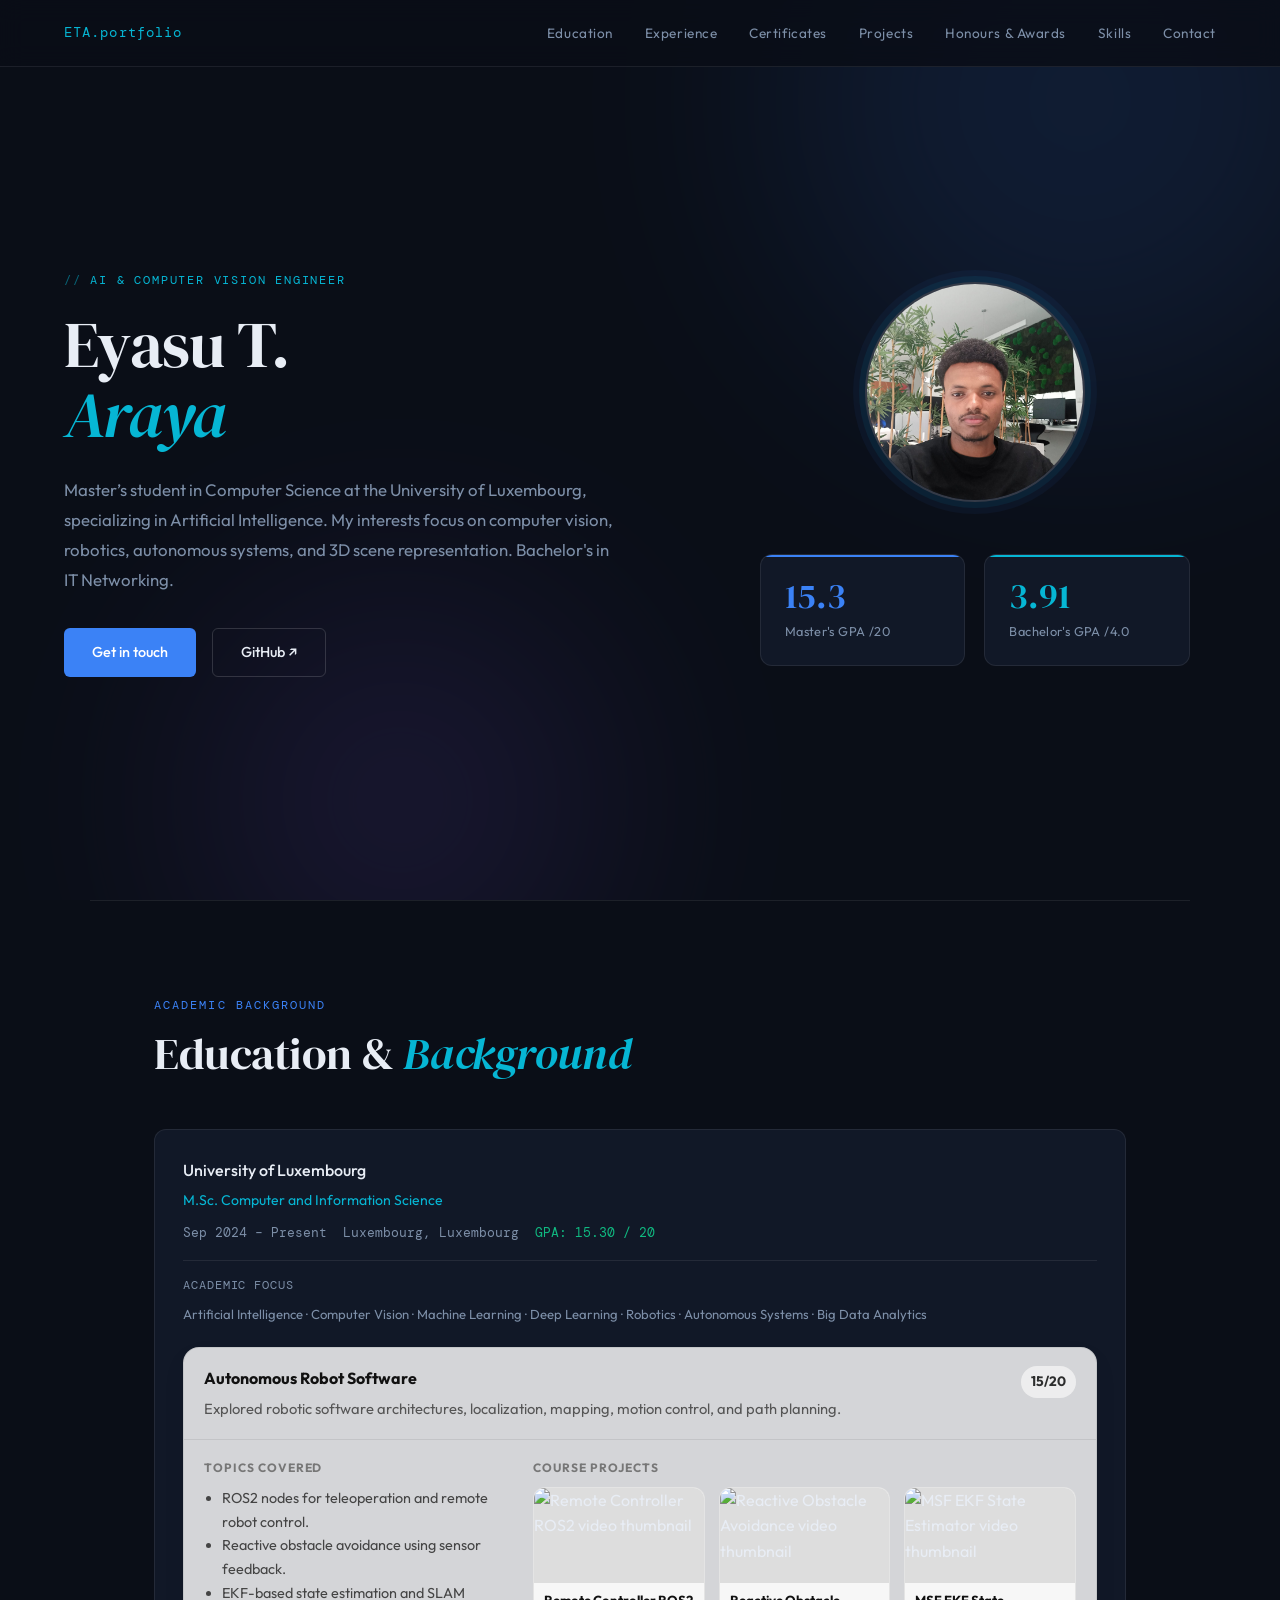
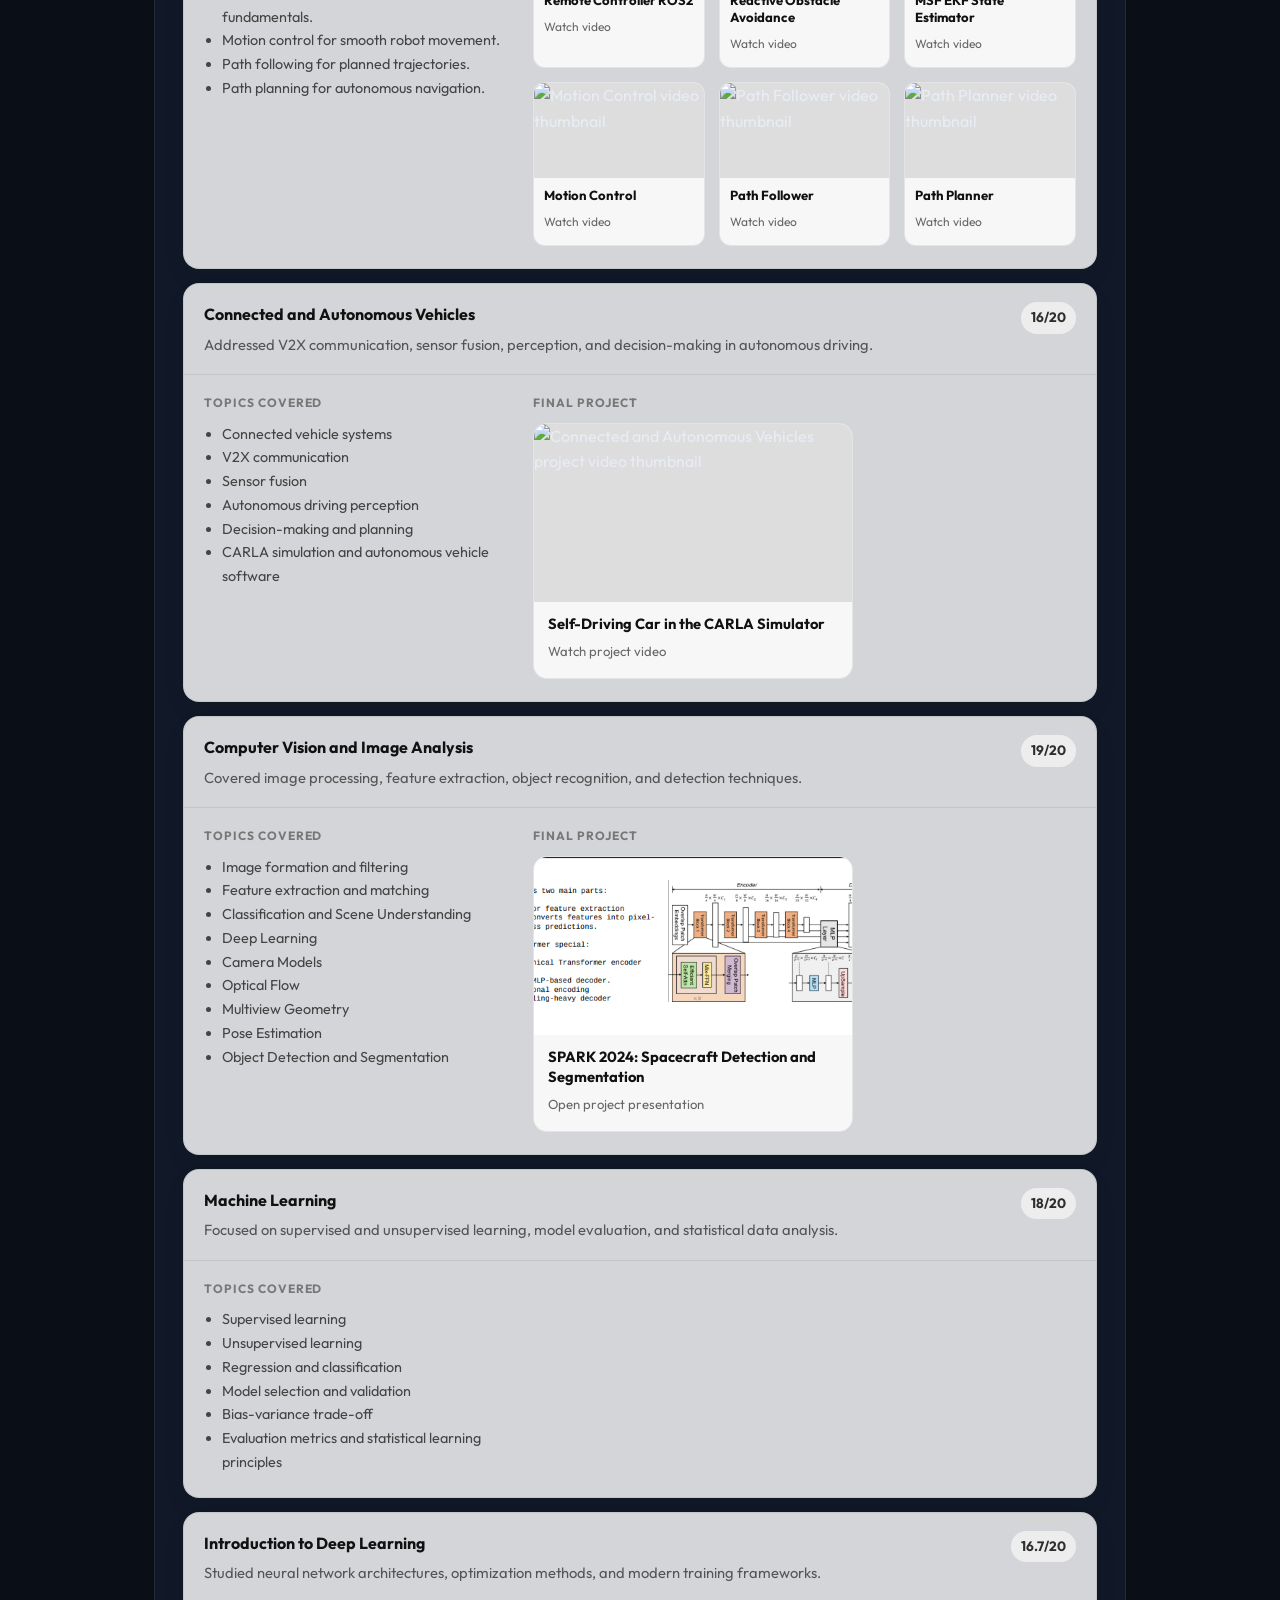
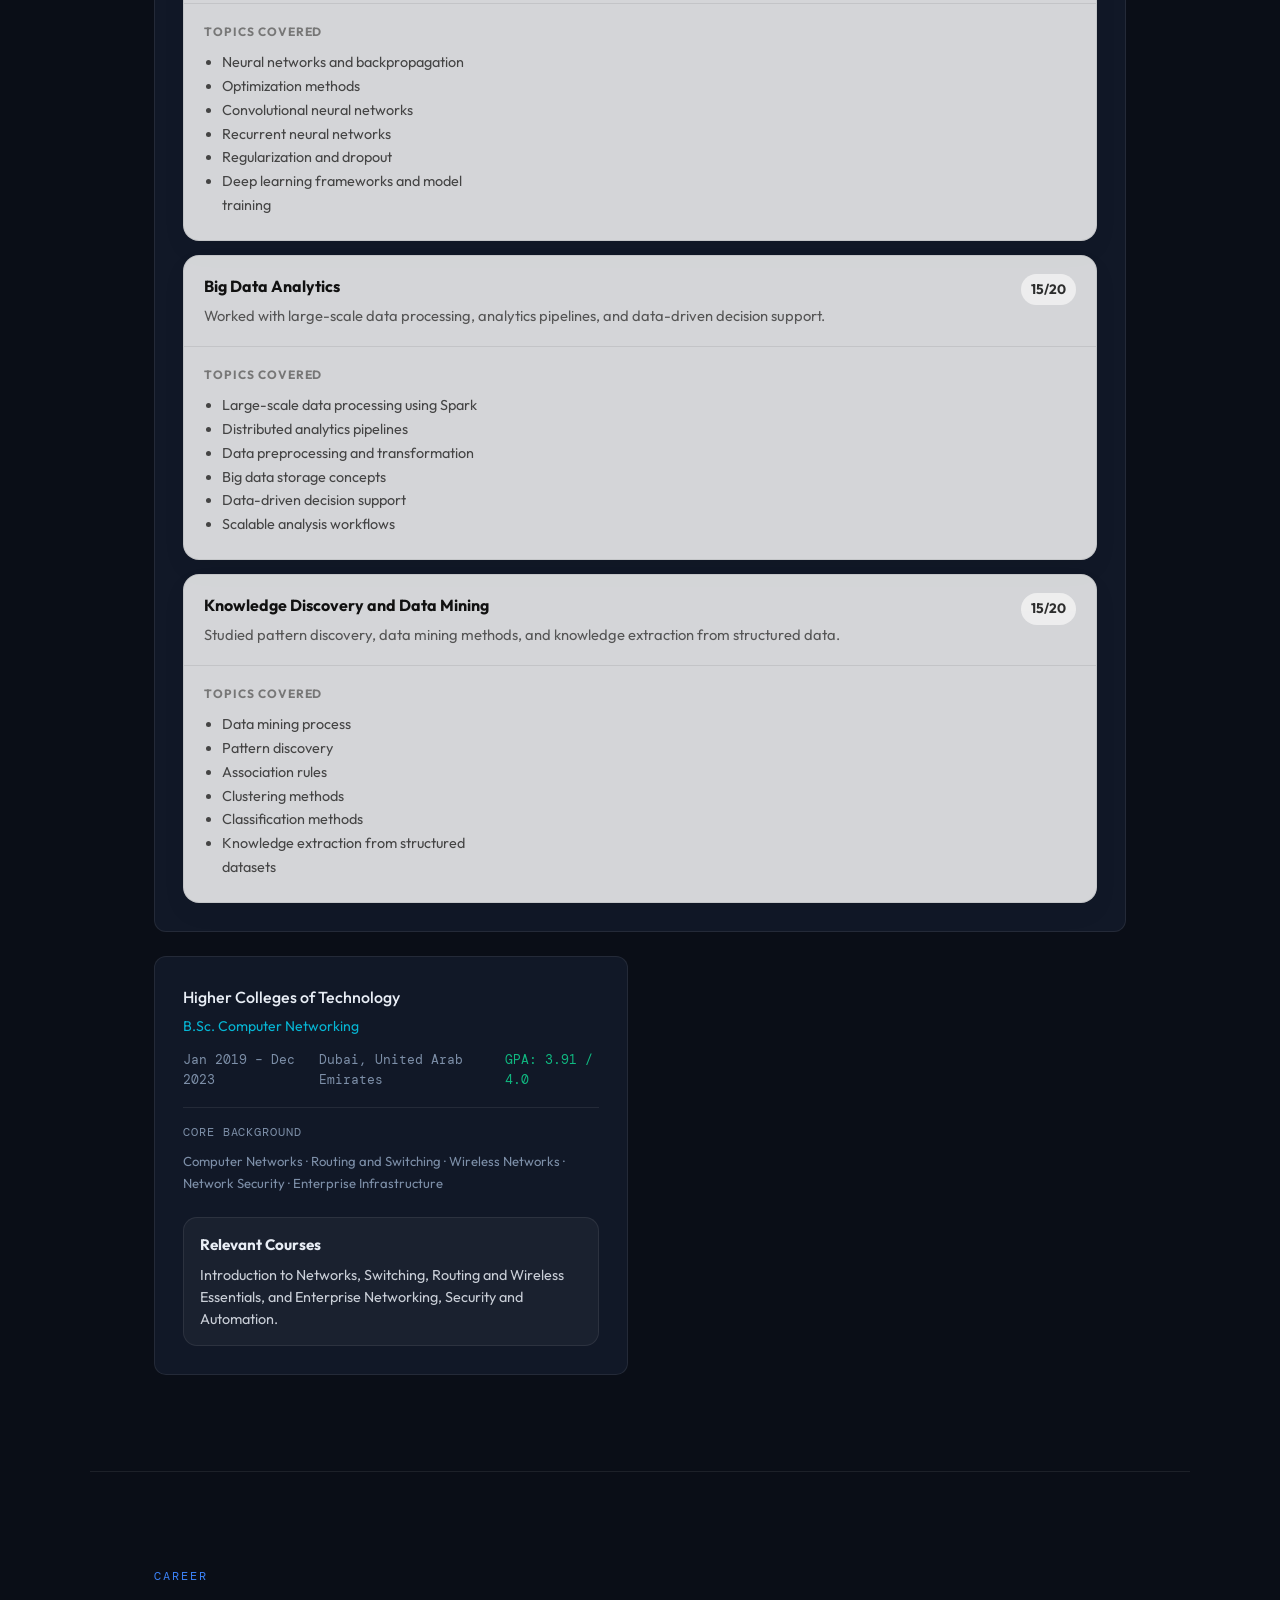
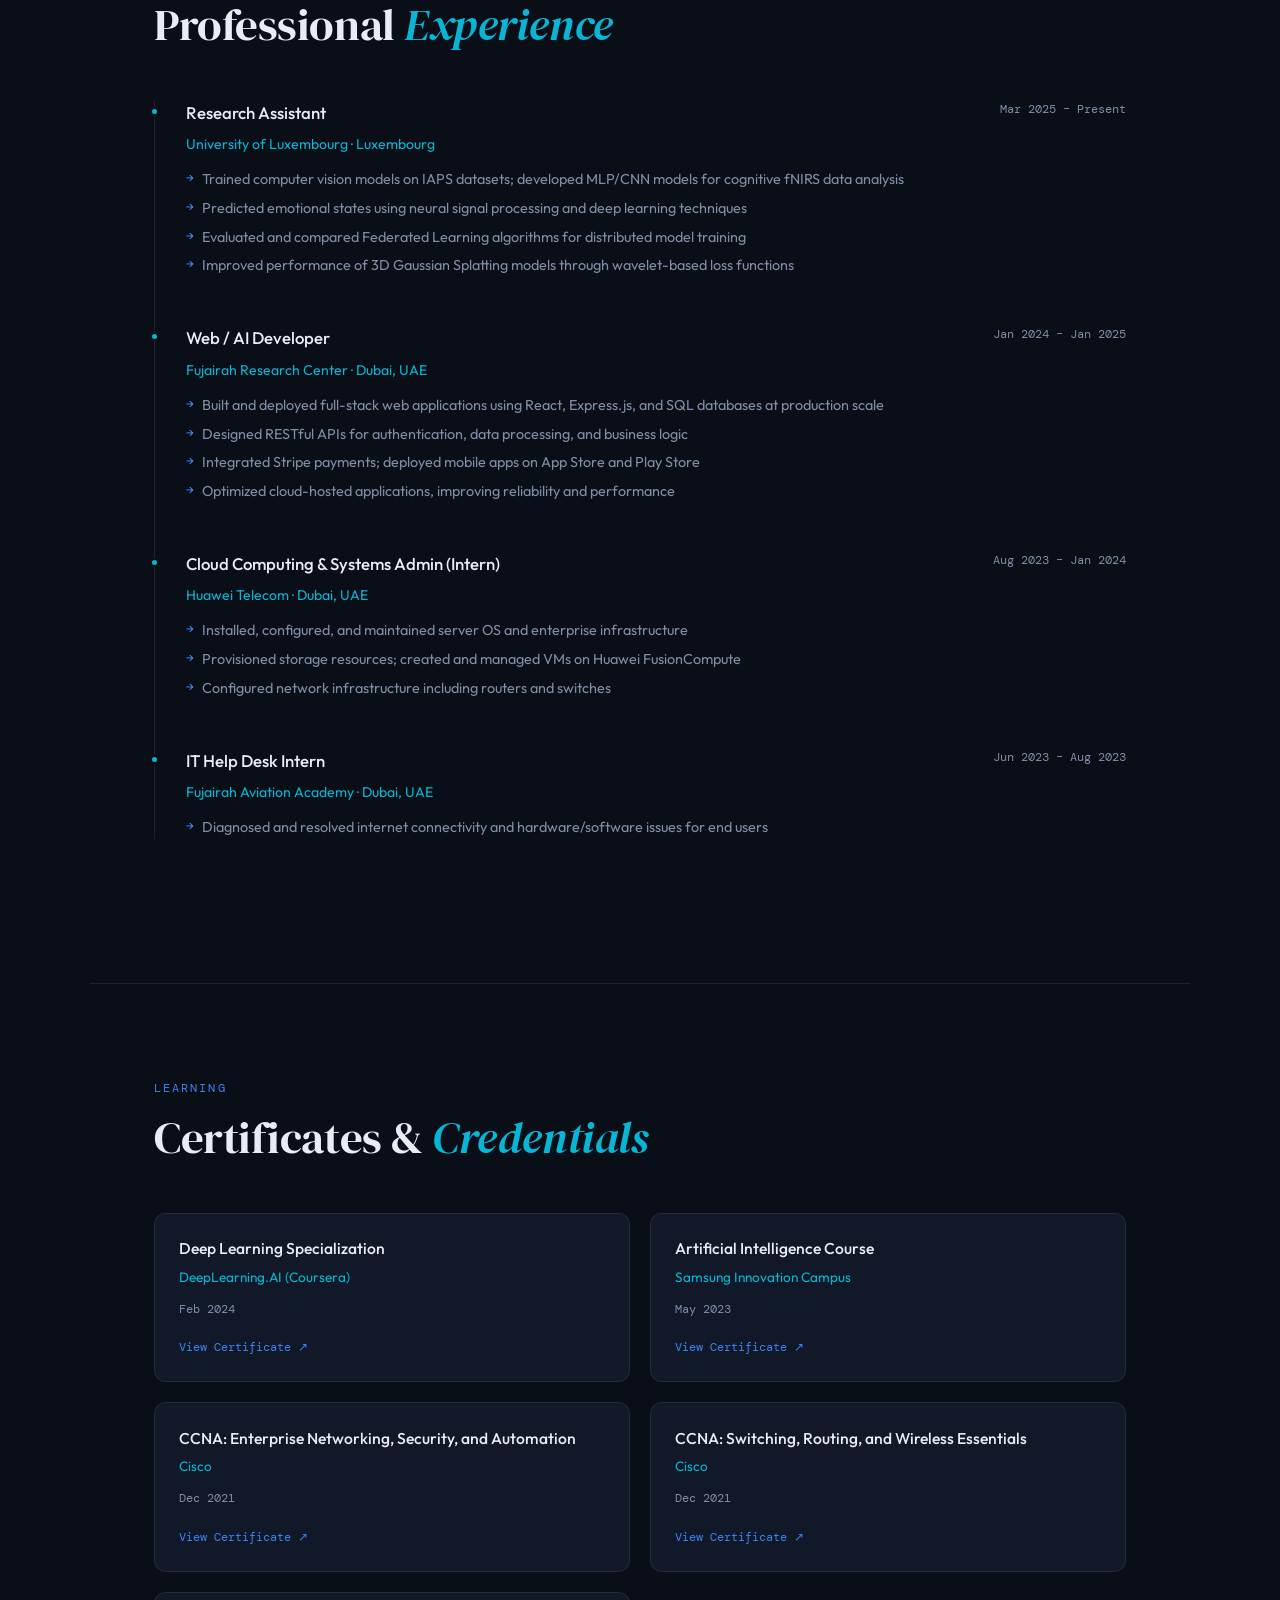
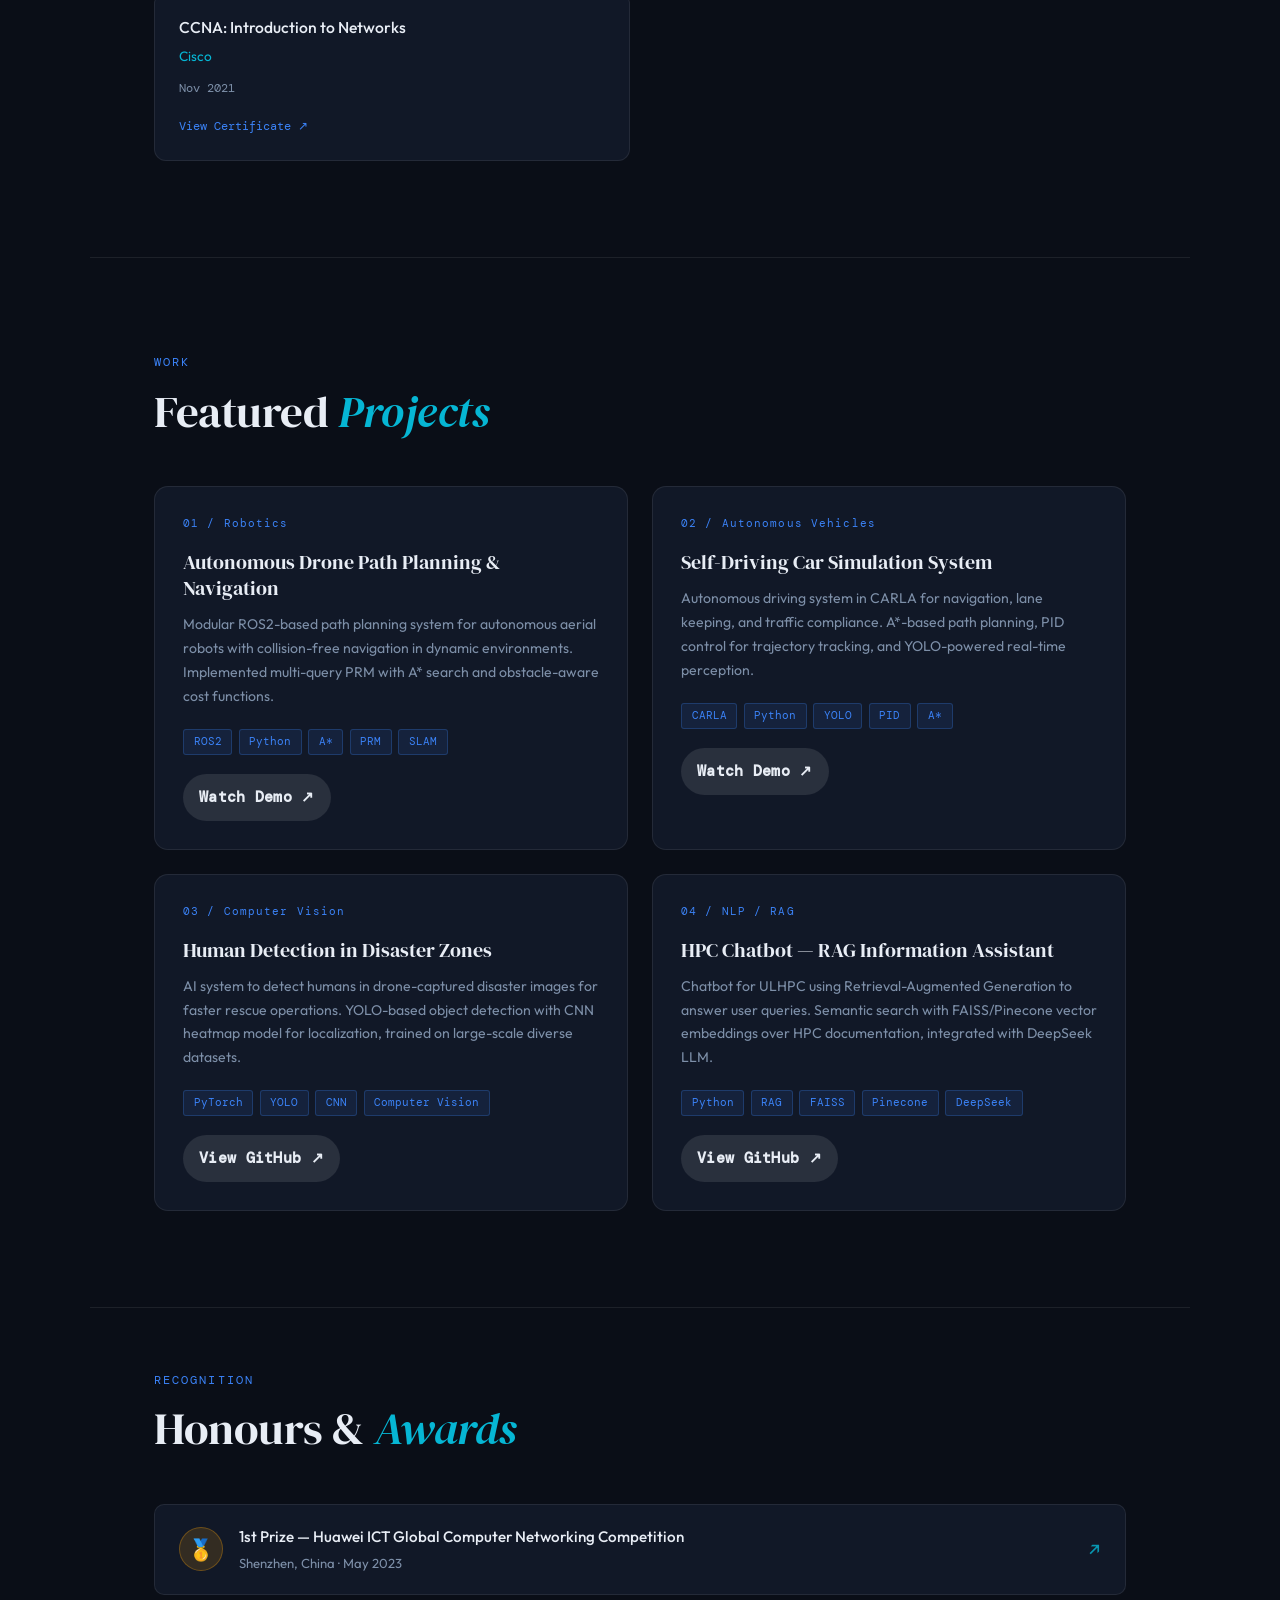
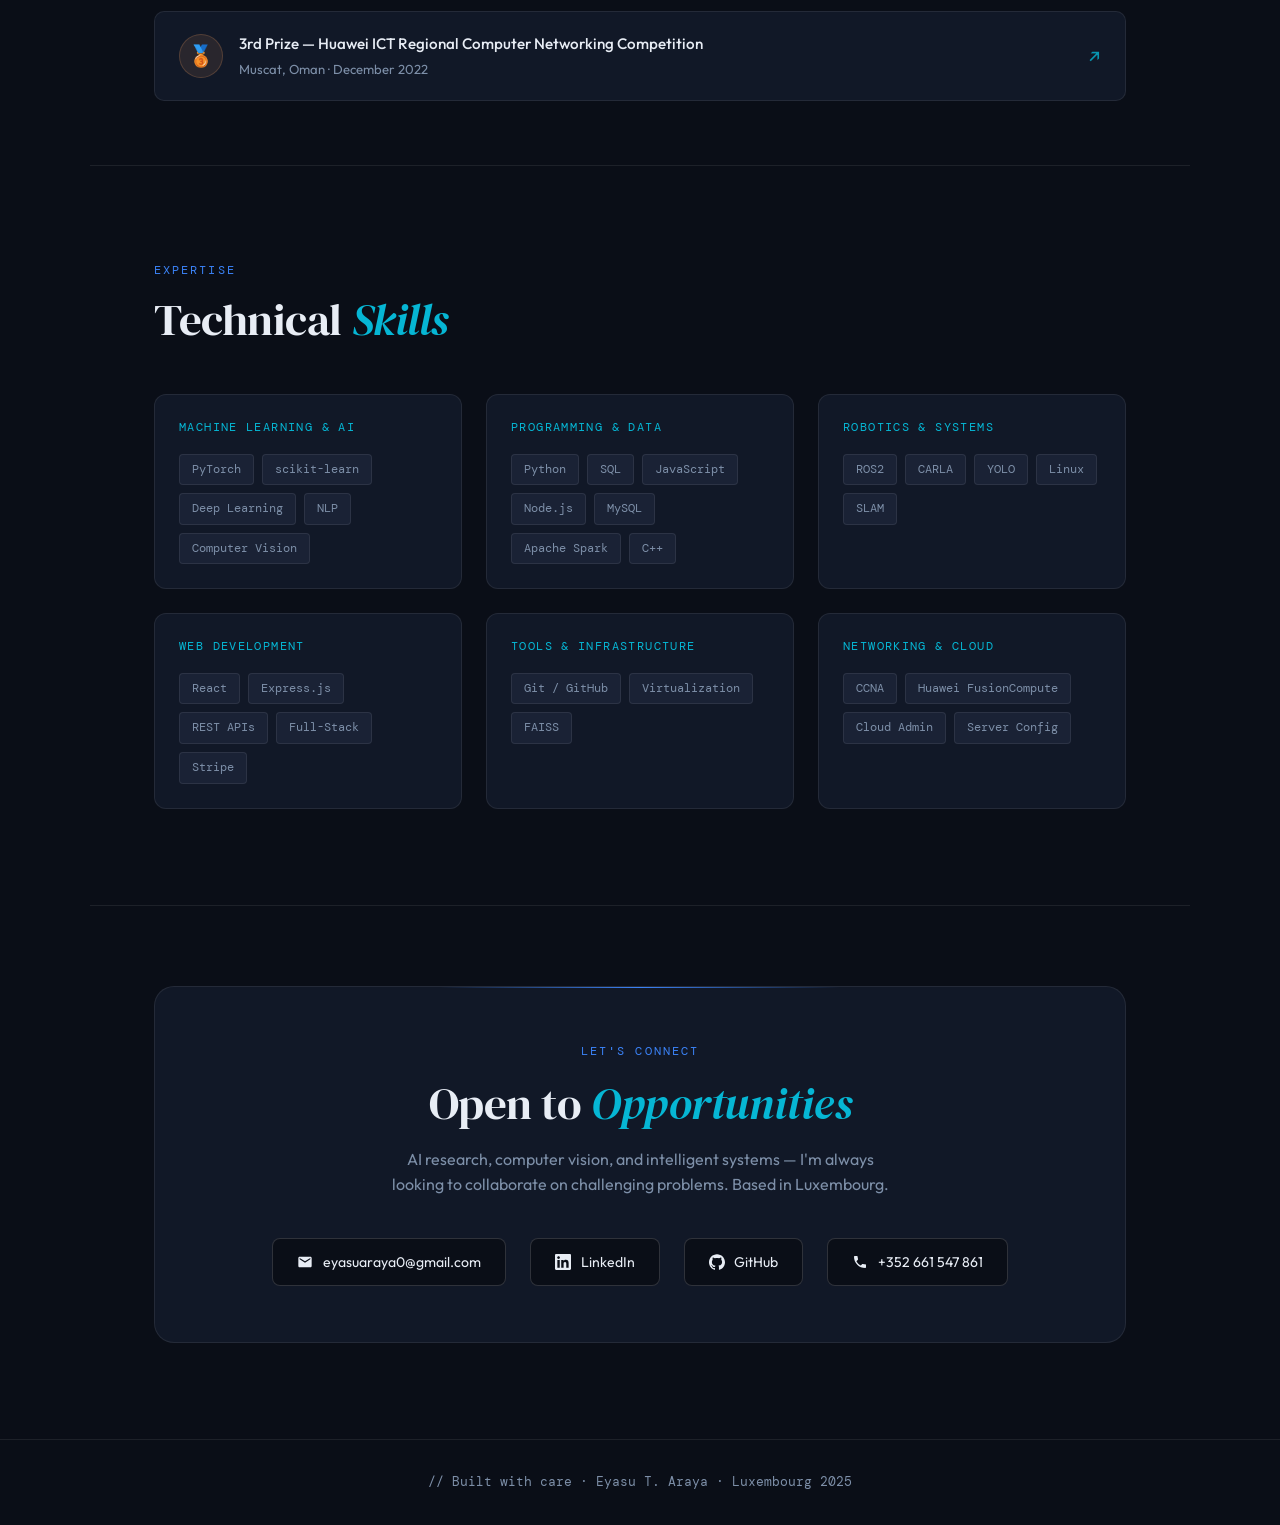
==== index.html @ 98b6fe3e "changes" ====
<!DOCTYPE html>

<html lang="en">
<head>
<meta charset="utf-8"/>
<meta content="width=device-width, initial-scale=1.0" name="viewport"/>
<title>Eyasu T. Araya — AI &amp; Computer Vision Engineer</title>
<link href="https://fonts.googleapis.com" rel="preconnect"/>
<link href="https://fonts.googleapis.com/css2?family=DM+Serif+Display:ital@0;1&amp;family=DM+Mono:wght@400;500&amp;family=Outfit:wght@300;400;500;600&amp;display=swap" rel="stylesheet"/>
<link href="style.css" rel="stylesheet"/>
</head>
<body>
<nav>
<a class="nav-logo" href="#">ETA.portfolio</a>
<ul class="nav-links"><li><a href="#education">Education</a></li><li><a href="#experience">Experience</a></li><li><a href="#certificates">Certificates</a></li><li><a href="#projects">Projects</a></li><li><a href="#awards">Honours &amp; Awards</a></li><li><a href="#skills">Skills</a></li><li><a href="#contact">Contact</a></li></ul>
</nav>
<div class="hero">
<div class="bg-glow glow1"></div>
<div class="bg-glow glow2"></div>
<div class="hero-grid">
<div>
<div class="hero-label">AI &amp; Computer Vision Engineer</div>
<h1>Eyasu T.<br/><em>Araya</em></h1>
<p class="hero-desc">
        Master’s student in Computer Science at the University of Luxembourg, specializing in Artificial Intelligence. My interests focus on computer vision, robotics, autonomous systems, and 3D scene representation. Bachelor's in IT Networking.
        
      </p>
<div class="hero-cta">
<a class="btn btn-primary" href="mailto:eyasuaraya0@gmail.com">Get in touch</a>
<a class="btn btn-ghost" href="https://github.com/EyasuTes" target="_blank">GitHub ↗</a>
</div>
</div>
<div class="hero-photo-wrap">
<div class="photo-frame">
<img alt="Eyasu Araya" class="profile-img" src="resume.jpeg"/>
</div>
</div>
<div class="hero-stats">
<div class="stat-card blue">
<div class="stat-num">15.3</div>
<div class="stat-label">Master's GPA /20</div>
</div>
<div class="stat-card cyan">
<div class="stat-num">3.91</div>
<div class="stat-label">Bachelor's GPA /4.0</div>
</div>
</div>
</div>
</div>
<div class="divider"></div>
<section class="fade-in" id="education">
<span class="section-tag">Academic Background</span>
<h2>Education &amp; <em>Background</em></h2>
<div class="edu-grid">
<!-- Master's Degree -->
<div class="edu-card edu-card-large">
<div class="edu-school">University of Luxembourg</div>
<div class="edu-degree">M.Sc. Computer and Information Science</div>
<div class="edu-meta">
<span>Sep 2024 – Present</span>
<span>Luxembourg, Luxembourg</span>
<span class="edu-gpa">GPA: 15.30 / 20</span>
</div>
<div class="edu-courses">
<div class="edu-courses-label">Academic Focus</div>
<div class="edu-courses-list">
          Artificial Intelligence · Computer Vision · Machine Learning · Deep Learning · Robotics · Autonomous Systems · Big Data Analytics
        </div>
</div>
<div class="edu-course-details">
<details class="edu-course-dropdown course-open" open="">
<summary>
<div>
<strong>Autonomous Robot Software</strong>
<p>Explored robotic software architectures, localization, mapping, motion control, and path planning.</p>
</div>
<span class="course-score">15/20</span>
</summary>
<div class="course-dropdown-content">
<div class="course-topics">
<div class="course-section-title">Topics Covered</div>
<ul>
<li>ROS2 nodes for teleoperation and remote robot control.</li>
<li>Reactive obstacle avoidance using sensor feedback.</li>
<li>EKF-based state estimation and SLAM fundamentals.</li>
<li>Motion control for smooth robot movement.</li>
<li>Path following for planned trajectories.</li>
<li>Path planning for autonomous navigation.</li>
</ul>
</div>
<div class="course-projects">
<div class="course-section-title">Course Projects</div>
<div class="course-projects-grid">
<a class="project-thumbnail project-thumbnail-small" href="https://www.youtube.com/watch?v=RzCq_UbDsGE" target="_blank">
<img alt="Remote Controller ROS2 video thumbnail" src="https://img.youtube.com/vi/RzCq_UbDsGE/hqdefault.jpg"/>
<div class="project-info">
<strong>Remote Controller ROS2</strong>
<span>Watch video</span>
</div>
</a>
<a class="project-thumbnail project-thumbnail-small" href="https://www.youtube.com/watch?v=O0PrKb6fB0o" target="_blank">
<img alt="Reactive Obstacle Avoidance video thumbnail" src="https://img.youtube.com/vi/O0PrKb6fB0o/hqdefault.jpg"/>
<div class="project-info">
<strong>Reactive Obstacle Avoidance</strong>
<span>Watch video</span>
</div>
</a>
<a class="project-thumbnail project-thumbnail-small" href="https://www.youtube.com/watch?v=ixP1jOY-vno" target="_blank">
<img alt="MSF EKF State Estimator video thumbnail" src="https://img.youtube.com/vi/ixP1jOY-vno/hqdefault.jpg"/>
<div class="project-info">
<strong>MSF EKF State Estimator</strong>
<span>Watch video</span>
</div>
</a>
<a class="project-thumbnail project-thumbnail-small" href="https://www.youtube.com/watch?v=yvQJLu-gaWA" target="_blank">
<img alt="Motion Control video thumbnail" src="https://img.youtube.com/vi/yvQJLu-gaWA/hqdefault.jpg"/>
<div class="project-info">
<strong>Motion Control</strong>
<span>Watch video</span>
</div>
</a>
<a class="project-thumbnail project-thumbnail-small" href="https://www.youtube.com/watch?v=Zks2uQprhis" target="_blank">
<img alt="Path Follower video thumbnail" src="https://img.youtube.com/vi/Zks2uQprhis/hqdefault.jpg"/>
<div class="project-info">
<strong>Path Follower</strong>
<span>Watch video</span>
</div>
</a>
<a class="project-thumbnail project-thumbnail-small" href="https://www.youtube.com/watch?v=1BOlekyDviU" target="_blank">
<img alt="Path Planner video thumbnail" src="https://img.youtube.com/vi/1BOlekyDviU/hqdefault.jpg"/>
<div class="project-info">
<strong>Path Planner</strong>
<span>Watch video</span>
</div>
</a>
</div>
</div>
</div>
</details>
<!-- Connected and Autonomous Vehicles -->
<details class="edu-course-dropdown course-open" open="">
<summary>
<div>
<strong>Connected and Autonomous Vehicles</strong>
<p>Addressed V2X communication, sensor fusion, perception, and decision-making in autonomous driving.</p>
</div>
<span class="course-score">16/20</span>
</summary>
<div class="course-dropdown-content">
<div class="course-topics">
<div class="course-section-title">Topics Covered</div>
<ul>
<li>Connected vehicle systems</li>
<li>V2X communication</li>
<li>Sensor fusion</li>
<li>Autonomous driving perception</li>
<li>Decision-making and planning</li>
<li>CARLA simulation and autonomous vehicle software</li>
</ul>
</div>
<div class="course-project">
<div class="course-section-title">Final Project</div>
<a class="project-thumbnail" href="https://www.youtube.com/watch?v=4uEzrLnhkl4" target="_blank">
<img alt="Connected and Autonomous Vehicles project video thumbnail" src="https://img.youtube.com/vi/4uEzrLnhkl4/hqdefault.jpg"/>
<div class="project-info">
<strong>Self-Driving Car in the CARLA Simulator</strong>
<span>Watch project video</span>
</div>
</a>
</div>
</div>
</details>
<!-- Computer Vision and Image Analysis -->
<details class="edu-course-dropdown course-open" open="">
<summary>
<div>
<strong>Computer Vision and Image Analysis</strong>
<p>Covered image processing, feature extraction, object recognition, and detection techniques.</p>
</div>
<span class="course-score">19/20</span>
</summary>
<div class="course-dropdown-content">
<div class="course-topics">
<div class="course-section-title">Topics Covered</div>
<ul>
<li>Image formation and filtering</li>
<li>Feature extraction and matching</li>
<li>Classification and Scene Understanding</li>
<li>Deep Learning</li>
<li>Camera Models</li>
<li>Optical Flow</li>
<li>Multiview Geometry</li>
<li>Pose Estimation</li>
<li>Object Detection and Segmentation</li>
</ul>
</div>


<div class="course-project">
<div class="course-section-title">Final Project</div>
<!-- <a class="project-thumbnail" href="https://www.youtube.com/watch?v=YOUR_VIDEO_ID" target="_blank">
          <img src="https://img.youtube.com/vi/YOUR_VIDEO_ID/hqdefault.jpg" alt="Computer Vision final project video thumbnail">
          <div class="project-info">
            <strong>SPARK 2024: Spacecraft Detection and Segmentation</strong>
            <span>Watch project video</span>
          </div>
        </a> -->
<!-- Alternative for PPT/PDF: -->
<a class="project-thumbnail" href="assets/CV_project.pdf" target="_blank">
<img alt="Computer Vision final project thumbnail" src="assets/CV_project.png"/>
<div class="project-info">
<strong>SPARK 2024: Spacecraft Detection and Segmentation</strong>
<span>Open project presentation</span>
</div>
</a>
</div>
</div>
</details>
<!-- Machine Learning -->
<details class="edu-course-dropdown course-open" open="">
<summary>
<div>
<strong>Machine Learning</strong>
<p>Focused on supervised and unsupervised learning, model evaluation, and statistical data analysis.</p>
</div>
<span class="course-score">18/20</span>
</summary>
<div class="course-dropdown-content">
<div class="course-topics">
<div class="course-section-title">Topics Covered</div>
<ul>
<li>Supervised learning</li>
<li>Unsupervised learning</li>
<li>Regression and classification</li>
<li>Model selection and validation</li>
<li>Bias-variance trade-off</li>
<li>Evaluation metrics and statistical learning principles</li>
</ul>
</div>
<!-- <div class="course-project">
        <div class="course-section-title">Final Project</div>

        <a class="project-thumbnail" href="assets/ml-final-project.pdf" target="_blank">
          <img src="assets/ml-project-thumbnail.jpg" alt="Machine Learning final project thumbnail">
          <div class="project-info">
            <strong>Machine Learning Final Project</strong>
            <span>Open project presentation</span>
          </div>
        </a>
      </div> -->
</div>
</details>
<!-- Introduction to Deep Learning -->
<details class="edu-course-dropdown course-open" open="">
<summary>
<div>
<strong>Introduction to Deep Learning</strong>
<p>Studied neural network architectures, optimization methods, and modern training frameworks.</p>
</div>
<span class="course-score">16.7/20</span>
</summary>
<div class="course-dropdown-content">
<div class="course-topics">
<div class="course-section-title">Topics Covered</div>
<ul>
<li>Neural networks and backpropagation</li>
<li>Optimization methods</li>
<li>Convolutional neural networks</li>
<li>Recurrent neural networks</li>
<li>Regularization and dropout</li>
<li>Deep learning frameworks and model training</li>
</ul>
</div>
<!-- <div class="course-project">
        <div class="course-section-title">Final Project</div>

        <a class="project-thumbnail" href="assets/deep-learning-final-project.pdf" target="_blank">
          <img src="assets/deep-learning-project-thumbnail.jpg" alt="Deep Learning final project thumbnail">
          <div class="project-info">
            <strong>Deep Learning Final Project</strong>
            <span>Open project presentation</span>
          </div>
        </a>
      </div> -->
</div>
</details>
<!-- Autonomous Robot Software -->
<!-- Big Data Analytics -->
<details class="edu-course-dropdown course-open" open="">
<summary>
<div>
<strong>Big Data Analytics</strong>
<p>Worked with large-scale data processing, analytics pipelines, and data-driven decision support.</p>
</div>
<span class="course-score">15/20</span>
</summary>
<div class="course-dropdown-content">
<div class="course-topics">
<div class="course-section-title">Topics Covered</div>
<ul>
<li>Large-scale data processing using Spark</li>
<li>Distributed analytics pipelines</li>
<li>Data preprocessing and transformation</li>
<li>Big data storage concepts</li>
<li>Data-driven decision support</li>
<li>Scalable analysis workflows</li>
</ul>
</div>
<!-- <div class="course-project">
        <div class="course-section-title">Final Project</div>

        <a class="project-thumbnail" href="assets/big-data-final-project.pdf" target="_blank">
          <img src="assets/big-data-project-thumbnail.jpg" alt="Big Data Analytics final project thumbnail">
          <div class="project-info">
            <strong>Big Data Analytics Final Project</strong>
            <span>Open project presentation</span>
          </div>
        </a>
      </div> -->
</div>
</details>
<!-- Knowledge Discovery and Data Mining -->
<details class="edu-course-dropdown course-open" open="">
<summary>
<div>
<strong>Knowledge Discovery and Data Mining</strong>
<p>Studied pattern discovery, data mining methods, and knowledge extraction from structured data.</p>
</div>
<span class="course-score">15/20</span>
</summary>
<div class="course-dropdown-content">
<div class="course-topics">
<div class="course-section-title">Topics Covered</div>
<ul>
<li>Data mining process</li>
<li>Pattern discovery</li>
<li>Association rules</li>
<li>Clustering methods</li>
<li>Classification methods</li>
<li>Knowledge extraction from structured datasets</li>
</ul>
</div>
<!-- 
      <div class="course-project">
        <div class="course-section-title">Final Project</div>

        <a class="project-thumbnail" href="assets/kdd-final-project.pdf" target="_blank">
          <img src="assets/kdd-project-thumbnail.jpg" alt="Knowledge Discovery and Data Mining final project thumbnail">
          <div class="project-info">
            <strong>Knowledge Discovery and Data Mining Final Project</strong>
            <span>Open project presentation</span>
          </div>
        </a>
      </div> -->
</div>
</details>
</div>
</div>
<!-- Bachelor's Degree -->
<div class="edu-card">
<div class="edu-school">Higher Colleges of Technology</div>
<div class="edu-degree">B.Sc. Computer Networking</div>
<div class="edu-meta">
<span>Jan 2019 – Dec 2023</span>
<span>Dubai, United Arab Emirates</span>
<span class="edu-gpa">GPA: 3.91 / 4.0</span>
</div>
<div class="edu-courses">
<div class="edu-courses-label">Core Background</div>
<div class="edu-courses-list">
          Computer Networks · Routing and Switching · Wireless Networks · Network Security · Enterprise Infrastructure
        </div>
</div>
<div class="edu-course-details">
<div class="edu-course-item">
<strong>Relevant Courses</strong>
<p>
            Introduction to Networks, Switching, Routing and Wireless Essentials, and Enterprise Networking, Security and Automation.
          </p>
</div>
</div>
</div>
</div>
</section>
<div class="divider"></div>
<section class="fade-in" id="experience">
<span class="section-tag">Career</span>
<h2>Professional <em>Experience</em></h2>
<div class="timeline">
<div class="exp-item">
<div class="exp-header">
<div class="exp-role">Research Assistant</div>
<div class="exp-date">Mar 2025 – Present</div>
</div>
<div class="exp-company">University of Luxembourg · Luxembourg</div>
<ul class="exp-bullets">
<li>Trained computer vision models on IAPS datasets; developed MLP/CNN models for cognitive fNIRS data analysis</li>
<li>Predicted emotional states using neural signal processing and deep learning techniques</li>
<li>Evaluated and compared Federated Learning algorithms for distributed model training</li>
<li>Improved performance of 3D Gaussian Splatting models through wavelet-based loss functions</li>
</ul>
</div>
<div class="exp-item">
<div class="exp-header">
<div class="exp-role">Web / AI Developer</div>
<div class="exp-date">Jan 2024 – Jan 2025</div>
</div>
<div class="exp-company">Fujairah Research Center · Dubai, UAE</div>
<ul class="exp-bullets">
<li>Built and deployed full-stack web applications using React, Express.js, and SQL databases at production scale</li>
<li>Designed RESTful APIs for authentication, data processing, and business logic</li>
<li>Integrated Stripe payments; deployed mobile apps on App Store and Play Store</li>
<li>Optimized cloud-hosted applications, improving reliability and performance</li>
</ul>
</div>
<div class="exp-item">
<div class="exp-header">
<div class="exp-role">Cloud Computing &amp; Systems Admin (Intern)</div>
<div class="exp-date">Aug 2023 – Jan 2024</div>
</div>
<div class="exp-company">Huawei Telecom · Dubai, UAE</div>
<ul class="exp-bullets">
<li>Installed, configured, and maintained server OS and enterprise infrastructure</li>
<li>Provisioned storage resources; created and managed VMs on Huawei FusionCompute</li>
<li>Configured network infrastructure including routers and switches</li>
</ul>
</div>
<div class="exp-item">
<div class="exp-header">
<div class="exp-role">IT Help Desk Intern</div>
<div class="exp-date">Jun 2023 – Aug 2023</div>
</div>
<div class="exp-company">Fujairah Aviation Academy · Dubai, UAE</div>
<ul class="exp-bullets">
<li>Diagnosed and resolved internet connectivity and hardware/software issues for end users</li>
</ul>
</div>
</div>
</section>
<div class="divider"></div>
<section class="fade-in" id="certificates">
<span class="section-tag">Learning</span>
<h2>Certificates &amp; <em>Credentials</em></h2>
<div class="cert-grid">
<div class="cert-card">
<div class="cert-title">Deep Learning Specialization</div>
<div class="cert-org">DeepLearning.AI (Coursera)</div>
<div class="cert-date">Feb 2024</div>
<a class="cert-link" href="https://coursera.org/share/da7b2eb20412da8670a10d74bb10ae6b" rel="noopener noreferrer" target="_blank">View Certificate ↗</a>
</div>
<div class="cert-card">
<div class="cert-title">Artificial Intelligence Course</div>
<div class="cert-org">Samsung Innovation Campus</div>
<div class="cert-date">May 2023</div>
<a class="cert-link" href="https://drive.google.com/file/d/1-7CBUEOGCH6cXzewUCV4rIQhQGXRideM/view" rel="noopener noreferrer" target="_blank">View Certificate ↗</a>
</div>
<div class="cert-card">
<div class="cert-title">CCNA: Enterprise Networking, Security, and Automation</div>
<div class="cert-org">Cisco</div>
<div class="cert-date">Dec 2021</div>
<a class="cert-link" href="https://www.credly.com/badges/f7140112-4acd-4e45-a7fb-ce30b115a096?source=linked_in_profile" rel="noopener noreferrer" target="_blank">View Certificate ↗</a>
</div>
<div class="cert-card">
<div class="cert-title">CCNA: Switching, Routing, and Wireless Essentials</div>
<div class="cert-org">Cisco</div>
<div class="cert-date">Dec 2021</div>
<a class="cert-link" href="https://www.credly.com/badges/2599f248-7e81-48fe-88eb-2ff6a48e5f6c?source=linked_in_profile" rel="noopener noreferrer" target="_blank">View Certificate ↗</a>
</div>
<div class="cert-card">
<div class="cert-title">CCNA: Introduction to Networks</div>
<div class="cert-org">Cisco</div>
<div class="cert-date">Nov 2021</div>
<a class="cert-link" href="https://www.credly.com/badges/2599f248-7e81-48fe-88eb-2ff6a48e5f6c?source=linked_in_profile" rel="noopener noreferrer" target="_blank">View Certificate ↗</a>
</div>
</div>
</section>
<div class="divider"></div>
<section class="fade-in" id="projects">
<span class="section-tag">Work</span>
<h2>Featured <em>Projects</em></h2>
<div class="projects-grid">
<a class="project-card" href="https://youtu.be/1BOlekyDviU" rel="noopener noreferrer" target="_blank">
<div class="project-num">01 / Robotics</div>
<div class="project-name">Autonomous Drone Path Planning &amp; Navigation</div>
<div class="project-desc">
        Modular ROS2-based path planning system for autonomous aerial robots with collision-free navigation in dynamic environments. Implemented multi-query PRM with A* search and obstacle-aware cost functions.
      </div>
<div class="project-tech">
<span class="tech-badge">ROS2</span>
<span class="tech-badge">Python</span>
<span class="tech-badge">A*</span>
<span class="tech-badge">PRM</span>
<span class="tech-badge">SLAM</span>
</div>
<div class="project-links">
<span class="proj-link">Watch Demo ↗</span>
</div>
</a>
<a class="project-card" href="https://youtu.be/4uEzrLnhkl4" rel="noopener noreferrer" target="_blank">
<div class="project-num">02 / Autonomous Vehicles</div>
<div class="project-name">Self-Driving Car Simulation System</div>
<div class="project-desc">
        Autonomous driving system in CARLA for navigation, lane keeping, and traffic compliance. A*-based path planning, PID control for trajectory tracking, and YOLO-powered real-time perception.
      </div>
<div class="project-tech">
<span class="tech-badge">CARLA</span>
<span class="tech-badge">Python</span>
<span class="tech-badge">YOLO</span>
<span class="tech-badge">PID</span>
<span class="tech-badge">A*</span>
</div>
<div class="project-links">
<span class="proj-link">Watch Demo ↗</span>
</div>
</a>
<a class="project-card" href="https://github.com/EyasuTes/AI-for-Human-Detection-in-Disasters" rel="noopener noreferrer" target="_blank">
<div class="project-num">03 / Computer Vision</div>
<div class="project-name">Human Detection in Disaster Zones</div>
<div class="project-desc">
        AI system to detect humans in drone-captured disaster images for faster rescue operations. YOLO-based object detection with CNN heatmap model for localization, trained on large-scale diverse datasets.
      </div>
<div class="project-tech">
<span class="tech-badge">PyTorch</span>
<span class="tech-badge">YOLO</span>
<span class="tech-badge">CNN</span>
<span class="tech-badge">Computer Vision</span>
</div>
<div class="project-links">
<span class="proj-link">View GitHub ↗</span>
</div>
</a>
<a class="project-card" href="https://github.com/EyasuTes/DeepHPC" rel="noopener noreferrer" target="_blank">
<div class="project-num">04 / NLP / RAG</div>
<div class="project-name">HPC Chatbot — RAG Information Assistant</div>
<div class="project-desc">
        Chatbot for ULHPC using Retrieval-Augmented Generation to answer user queries. Semantic search with FAISS/Pinecone vector embeddings over HPC documentation, integrated with DeepSeek LLM.
      </div>
<div class="project-tech">
<span class="tech-badge">Python</span>
<span class="tech-badge">RAG</span>
<span class="tech-badge">FAISS</span>
<span class="tech-badge">Pinecone</span>
<span class="tech-badge">DeepSeek</span>
</div>
<div class="project-links">
<span class="proj-link">View GitHub ↗</span>
</div>
</a>
</div>
</section>
<div class="divider"></div>
<section class="fade-in" id="awards" style="padding-top: 4rem; padding-bottom: 4rem;">
<span class="section-tag">Recognition</span>
<h2>Honours &amp; <em>Awards</em></h2>
<div class="awards-list">
<a class="award-item" href="https://europa.eu/europass/eportfolio/screen/redirect-external?url=https%253A%252F%252Fgulfbusiness.com%252Fmuscat-hosts-the-regional-finale-of-huawei-ict-competition-middle-east-2022%252F" rel="noopener noreferrer" target="_blank">
<div class="award-medal gold">🥇</div>
<div>
<div class="award-title">1st Prize — Huawei ICT Global Computer Networking Competition</div>
<div class="award-sub">Shenzhen, China · May 2023</div>
</div>
<span class="award-arrow">↗</span>
</a>
<a class="award-item" href="https://europa.eu/europass/eportfolio/screen/redirect-external?url=https%253A%252F%252Fgulfbusiness.com%252Fmuscat-hosts-the-regional-finale-of-huawei-ict-competition-middle-east-2022%252F" rel="noopener noreferrer" target="_blank">
<div class="award-medal bronze">🥉</div>
<div>
<div class="award-title">3rd Prize — Huawei ICT Regional Computer Networking Competition</div>
<div class="award-sub">Muscat, Oman · December 2022</div>
</div>
<span class="award-arrow">↗</span>
</a>
</div>
</section>
<div class="divider"></div>
<section class="fade-in" id="skills">
<span class="section-tag">Expertise</span>
<h2>Technical <em>Skills</em></h2>
<div class="skills-grid">
<div class="skill-group">
<div class="skill-group-title">Machine Learning &amp; AI</div>
<div class="skill-tags">
<span class="tag">PyTorch</span>
<span class="tag">scikit-learn</span>
<span class="tag">Deep Learning</span>
<span class="tag">NLP</span>
<span class="tag">Computer Vision</span>
</div>
</div>
<div class="skill-group">
<div class="skill-group-title">Programming &amp; Data</div>
<div class="skill-tags">
<span class="tag">Python</span>
<span class="tag">SQL</span>
<span class="tag">JavaScript</span>
<span class="tag">Node.js</span>
<span class="tag">MySQL</span>
<span class="tag">Apache Spark</span>
<span class="tag">C++</span>
</div>
</div>
<div class="skill-group">
<div class="skill-group-title">Robotics &amp; Systems</div>
<div class="skill-tags">
<span class="tag">ROS2</span>
<span class="tag">CARLA</span>
<span class="tag">YOLO</span>
<span class="tag">Linux</span>
<span class="tag">SLAM</span>
</div>
</div>
<div class="skill-group">
<div class="skill-group-title">Web Development</div>
<div class="skill-tags">
<span class="tag">React</span>
<span class="tag">Express.js</span>
<span class="tag">REST APIs</span>
<span class="tag">Full-Stack</span>
<span class="tag">Stripe</span>
</div>
</div>
<div class="skill-group">
<div class="skill-group-title">Tools &amp; Infrastructure</div>
<div class="skill-tags">
<span class="tag">Git / GitHub</span>
<span class="tag">Virtualization</span>
<span class="tag">FAISS</span>
</div>
</div>
<div class="skill-group">
<div class="skill-group-title">Networking &amp; Cloud</div>
<div class="skill-tags">
<span class="tag">CCNA</span>
<span class="tag">Huawei FusionCompute</span>
<span class="tag">Cloud Admin</span>
<span class="tag">Server Config</span>
</div>
</div>
</div>
</section>
<div class="divider"></div>
<section class="fade-in" id="contact" style="padding-top: 5rem; padding-bottom: 6rem;">
<div class="contact-section">
<span class="section-tag" style="display: block; margin-bottom: 1rem;">Let's Connect</span>
<h2 style="margin-bottom: 1rem;">Open to <em>Opportunities</em></h2>
<p class="contact-desc">
      AI research, computer vision, and intelligent systems — I'm always looking to collaborate on challenging problems. Based in Luxembourg.
    </p>
<div class="contact-links">
<a class="contact-link" href="mailto:eyasuaraya0@gmail.com">
<svg viewbox="0 0 24 24"><path d="M20 4H4c-1.1 0-2 .9-2 2v12c0 1.1.9 2 2 2h16c1.1 0 2-.9 2-2V6c0-1.1-.9-2-2-2zm0 4l-8 5-8-5V6l8 5 8-5v2z"></path></svg>
        eyasuaraya0@gmail.com
      </a>
<a class="contact-link" href="https://www.linkedin.com/in/eyasu-araya-b9197a192/" target="_blank">
<svg viewbox="0 0 24 24"><path d="M20.447 20.452h-3.554v-5.569c0-1.328-.027-3.037-1.852-3.037-1.853 0-2.136 1.445-2.136 2.939v5.667H9.351V9h3.414v1.561h.046c.477-.9 1.637-1.85 3.37-1.85 3.601 0 4.267 2.37 4.267 5.455v6.286zM5.337 7.433c-1.144 0-2.063-.926-2.063-2.065 0-1.138.92-2.063 2.063-2.063 1.14 0 2.064.925 2.064 2.063 0 1.139-.925 2.065-2.064 2.065zm1.782 13.019H3.555V9h3.564v11.452zM22.225 0H1.771C.792 0 0 .774 0 1.729v20.542C0 23.227.792 24 1.771 24h20.451C23.2 24 24 23.227 24 22.271V1.729C24 .774 23.2 0 22.222 0h.003z"></path></svg>
        LinkedIn
      </a>
<a class="contact-link" href="https://github.com/EyasuTes" target="_blank">
<svg viewbox="0 0 24 24"><path d="M12 .297c-6.63 0-12 5.373-12 12 0 5.303 3.438 9.8 8.205 11.385.6.113.82-.258.82-.577 0-.285-.01-1.04-.015-2.04-3.338.724-4.042-1.61-4.042-1.61C4.422 18.07 3.633 17.7 3.633 17.7c-1.087-.744.084-.729.084-.729 1.205.084 1.838 1.236 1.838 1.236 1.07 1.835 2.809 1.305 3.495.998.108-.776.417-1.305.76-1.605-2.665-.3-5.466-1.332-5.466-5.93 0-1.31.465-2.38 1.235-3.22-.135-.303-.54-1.523.105-3.176 0 0 1.005-.322 3.3 1.23.96-.267 1.98-.399 3-.405 1.02.006 2.04.138 3 .405 2.28-1.552 3.285-1.23 3.285-1.23.645 1.653.24 2.873.12 3.176.765.84 1.23 1.91 1.23 3.22 0 4.61-2.805 5.625-5.475 5.92.42.36.81 1.096.81 2.22 0 1.606-.015 2.896-.015 3.286 0 .315.21.69.825.57C20.565 22.092 24 17.592 24 12.297c0-6.627-5.373-12-12-12"></path></svg>
        GitHub
      </a>
<a class="contact-link" href="tel:+352661547861">
<svg viewbox="0 0 24 24"><path d="M6.62 10.79c1.44 2.83 3.76 5.14 6.59 6.59l2.2-2.2c.27-.27.67-.36 1.02-.24 1.12.37 2.33.57 3.57.57.55 0 1 .45 1 1V20c0 .55-.45 1-1 1-9.39 0-17-7.61-17-17 0-.55.45-1 1-1h3.5c.55 0 1 .45 1 1 0 1.25.2 2.45.57 3.57.11.35.03.74-.25 1.02l-2.2 2.2z"></path></svg>
        +352 661 547 861
      </a>
</div>
</div>
</section>
<footer>
<span>// Built with care · Eyasu T. Araya · Luxembourg 2025</span>
</footer>
<script>
  const observer = new IntersectionObserver((entries) => {
    entries.forEach(e => {
      if (e.isIntersecting) {
        e.target.classList.add('visible');
      }
    });
  }, { threshold: 0.12 });

  document.querySelectorAll('.fade-in').forEach(el => observer.observe(el));
</script>
</body>
</html>
---- style.css ----
:root {
--bg: #0a0e17;
--surface: #111827;
--surface2: #1a2235;
--border: rgba(255,255,255,0.08);
--border2: rgba(255,255,255,0.15);
--text: #e8edf5;
--muted: #7d8fa8;
--accent: #3b82f6;
--accent2: #06b6d4;
--accent3: #8b5cf6;
--green: #10b981;
--gold: #f59e0b;
}

*, *::before, *::after { box-sizing: border-box; margin: 0; padding: 0; }
html { scroll-behavior: smooth; }

body {
background: var(--bg);
color: var(--text);
font-family: 'Outfit', sans-serif;
font-weight: 400;
line-height: 1.6;
overflow-x: hidden;
}

nav {
position: fixed;
top: 0; left: 0; right: 0;
z-index: 100;
display: flex;
justify-content: space-between;
align-items: center;
padding: 1.25rem 4rem;
background: rgba(10,14,23,0.85);
backdrop-filter: blur(12px);
border-bottom: 1px solid var(--border);
}

.nav-logo {
font-family: 'DM Mono', monospace;
font-size: 0.85rem;
color: var(--accent2);
letter-spacing: 0.08em;
text-decoration: none;
}

.nav-links {
display: flex;
gap: 2rem;
list-style: none;
}

.nav-links a {
color: var(--muted);
font-size: 0.85rem;
text-decoration: none;
letter-spacing: 0.04em;
transition: color 0.2s;
}

.nav-links a:hover { color: var(--text); }

.hero {
min-height: 100vh;
display: flex;
align-items: center;
justify-content: center;
padding: 7rem 4rem 4rem;
position: relative;
overflow: hidden;
text-align: left;
}

.hero-grid {
width: 100%;
max-width: 1300px;
margin: 0 auto;

display: grid;
grid-template-columns: minmax(0, 1.1fr) minmax(320px, 0.9fr);
grid-template-areas:
"intro photo"
"intro stats";
align-items: center;
gap: 2rem 5rem;
}

.hero-grid > div:first-child {
grid-area: intro;
}

.hero-photo-wrap {
grid-area: photo;
display: flex;
justify-content: center;
align-items: center;
}

.hero-stats {
grid-area: stats;
display: grid;
grid-template-columns: 1fr 1fr;
gap: 1.2rem;
width: 100%;
max-width: 430px;
margin: 0 auto;
}

.hero-desc {
color: var(--muted);
font-size: 1.05rem;
max-width: 560px;
margin: 0 0 2rem;
line-height: 1.8;
}

.hero-cta {
display: flex;
gap: 1rem;
justify-content: flex-start;
flex-wrap: wrap;
}

.photo-frame {
width: 260px;
height: 260px;
}
@media (max-width: 900px) {
.hero {
padding: 6rem 2rem 3rem;
text-align: center;
}

.hero-grid {
grid-template-columns: 1fr;
grid-template-areas:
    "intro"
    "photo"
    "stats";
gap: 2rem;
}

.hero-desc {
margin: 0 auto 2rem;
}

.hero-cta {
justify-content: center;
}

.photo-frame {
width: 220px;
height: 220px;
}

.hero-stats {
max-width: 360px;
}
}
.hero-label {
font-family: 'DM Mono', monospace;
font-size: 0.75rem;
letter-spacing: 0.15em;
color: var(--accent2);
text-transform: uppercase;
margin-bottom: 1.2rem;
}

.hero-label::before { content: '// '; opacity: 0.5; }

h1 {
font-family: 'DM Serif Display', serif;
font-size: clamp(2.8rem, 5vw, 4.2rem);
line-height: 1.1;
font-weight: 400;
margin-bottom: 1.5rem;
letter-spacing: -0.01em;
}

h1 em { font-style: italic; color: var(--accent2); }


.btn {
padding: 0.75rem 1.75rem;
border-radius: 6px;
font-family: 'Outfit', sans-serif;
font-size: 0.9rem;
font-weight: 500;
cursor: pointer;
text-decoration: none;
display: inline-flex;
align-items: center;
gap: 0.5rem;
transition: all 0.2s;
}

.btn-primary {
background: var(--accent);
color: #fff;
border: none;
}

.btn-primary:hover {
background: #2563eb;
transform: translateY(-1px);
}

.btn-ghost {
background: transparent;
color: var(--text);
border: 1px solid var(--border2);
}

.btn-ghost:hover {
background: var(--surface);
border-color: var(--accent);
color: var(--accent);
}


.photo-frame {
width: 220px;
height: 220px;
border-radius: 50%;
border: 2px solid var(--border2);
background: var(--surface);
position: relative;
overflow: hidden;
flex-shrink: 0;
box-shadow: 0 0 0 6px rgba(6,182,212,0.08), 0 0 0 12px rgba(59,130,246,0.05);
transition: box-shadow 0.3s;
cursor: pointer;
}

.photo-frame:hover {
box-shadow: 0 0 0 6px rgba(6,182,212,0.18), 0 0 0 14px rgba(59,130,246,0.1);
}

.photo-frame img {
width: 100%;
height: 100%;
object-fit: cover;
display: block;
}

.stat-card {
background: var(--surface);
border: 1px solid var(--border);
border-radius: 12px;
padding: 1.5rem;
position: relative;
overflow: hidden;
transition: border-color 0.2s, transform 0.2s;
}

.stat-card:hover {
border-color: var(--border2);
transform: translateY(-2px);
}

.stat-card::before {
content: '';
position: absolute;
top: 0; left: 0; right: 0;
height: 2px;
}

.stat-card.blue::before { background: var(--accent); }
.stat-card.cyan::before { background: var(--accent2); }
.stat-card.purple::before { background: var(--accent3); }
.stat-card.green::before { background: var(--green); }

.stat-num {
font-family: 'DM Serif Display', serif;
font-size: 2.2rem;
font-weight: 400;
line-height: 1;
margin-bottom: 0.4rem;
}

.stat-label {
font-size: 0.8rem;
color: var(--muted);
letter-spacing: 0.03em;
}

.stat-card.blue .stat-num { color: var(--accent); }
.stat-card.cyan .stat-num { color: var(--accent2); }
.stat-card.purple .stat-num { color: var(--accent3); }
.stat-card.green .stat-num { color: var(--green); }

.bg-glow {
position: absolute;
border-radius: 50%;
filter: blur(120px);
pointer-events: none;
z-index: -1;
opacity: 0.12;
}

.glow1 {
width: 600px;
height: 600px;
background: var(--accent);
top: -200px;
right: -100px;
}

.glow2 {
width: 400px;
height: 400px;
background: var(--accent3);
bottom: -100px;
left: 200px;
}
/* Better scaling for large desktop monitors */
@media (min-width: 1400px) {
.hero-grid {
max-width: 1400px;
grid-template-columns: 1.15fr 0.85fr;
gap: 3rem 7rem;
}

h1 {
font-size: clamp(4.5rem, 5.5vw, 6.5rem);
}

.hero-label {
font-size: 0.9rem;
}

.hero-desc {
max-width: 680px;
font-size: 1.25rem;
line-height: 1.9;
}

.btn {
font-size: 1rem;
padding: 0.9rem 2.1rem;
}

.photo-frame {
width: 310px;
height: 310px;
}

.hero-stats {
max-width: 520px;
gap: 1.5rem;
}

.stat-card {
padding: 1.8rem;
}

.stat-num {
font-size: 2.8rem;
}

.stat-label {
font-size: 0.9rem;
}
}

/* Extra-large monitor scaling */
@media (min-width: 1800px) {
.hero-grid {
max-width: 1550px;
gap: 4rem 8rem;
}

h1 {
font-size: clamp(5.5rem, 5.8vw, 7.5rem);
}

.hero-desc {
max-width: 760px;
font-size: 1.35rem;
}

.photo-frame {
width: 360px;
height: 360px;
}

.hero-stats {
max-width: 600px;
}

.stat-card {
padding: 2rem;
}

.stat-num {
font-size: 3.2rem;
}
}
section {
padding: 6rem 4rem;
max-width: 1100px;
margin: 0 auto;
}

.section-tag {
font-family: 'DM Mono', monospace;
font-size: 0.72rem;
letter-spacing: 0.18em;
color: var(--accent);
text-transform: uppercase;
margin-bottom: 0.75rem;
display: block;
}

h2 {
font-family: 'DM Serif Display', serif;
font-size: clamp(2rem, 3.5vw, 2.8rem);
font-weight: 400;
line-height: 1.2;
margin-bottom: 3rem;
color: var(--text);
letter-spacing: -0.01em;
}

h2 em { font-style: italic; color: var(--accent2); }

.skills-grid {
display: grid;
grid-template-columns: repeat(3, 1fr);
gap: 1.5rem;
}

.skill-group {
background: var(--surface);
border: 1px solid var(--border);
border-radius: 12px;
padding: 1.5rem;
transition: border-color 0.2s;
}

.skill-group:hover { border-color: var(--border2); }

.skill-group-title {
font-family: 'DM Mono', monospace;
font-size: 0.72rem;
letter-spacing: 0.12em;
text-transform: uppercase;
color: var(--accent2);
margin-bottom: 1rem;
}

.skill-tags {
display: flex;
flex-wrap: wrap;
gap: 0.5rem;
}

.tag {
font-size: 0.78rem;
padding: 0.3rem 0.75rem;
border-radius: 4px;
background: var(--surface2);
border: 1px solid var(--border);
color: var(--muted);
font-family: 'DM Mono', monospace;
transition: all 0.15s;
}

.tag:hover {
border-color: var(--accent);
color: var(--text);
}

.timeline { position: relative; }

.timeline::before {
content: '';
position: absolute;
left: 0; top: 0; bottom: 0;
width: 1px;
background: var(--border);
}

.exp-item {
padding-left: 2rem;
margin-bottom: 3rem;
position: relative;
}

.exp-item::before {
content: '';
position: absolute;
left: -4px;
top: 0.45rem;
width: 9px;
height: 9px;
border-radius: 50%;
background: var(--accent2);
border: 2px solid var(--bg);
}

.exp-header {
display: flex;
justify-content: space-between;
align-items: flex-start;
margin-bottom: 0.4rem;
}

.exp-role {
font-size: 1.05rem;
font-weight: 500;
color: var(--text);
}

.exp-date {
font-family: 'DM Mono', monospace;
font-size: 0.73rem;
color: var(--muted);
white-space: nowrap;
margin-left: 1rem;
}

.exp-company {
font-size: 0.88rem;
color: var(--accent2);
margin-bottom: 0.8rem;
}

.exp-bullets { list-style: none; }

.exp-bullets li {
font-size: 0.9rem;
color: var(--muted);
margin-bottom: 0.35rem;
padding-left: 1rem;
position: relative;
}

.exp-bullets li::before {
content: '→';
position: absolute;
left: 0;
color: var(--accent);
font-size: 0.75rem;
}

.projects-grid {
display: grid;
grid-template-columns: repeat(2, 1fr);
gap: 1.5rem;
}

.project-card {
background: var(--surface);
border: 1px solid var(--border);
border-radius: 14px;
padding: 1.75rem;
transition: border-color 0.25s, transform 0.25s;
position: relative;
overflow: hidden;
display: flex;
flex-direction: column;
}

.project-card:hover {
border-color: var(--accent);
transform: translateY(-3px);
}

.project-card::after {
content: '';
position: absolute;
inset: 0;
opacity: 0;
background: radial-gradient(circle at 60% 0%, rgba(59,130,246,0.06) 0%, transparent 60%);
transition: opacity 0.3s;
pointer-events: none;
}

.project-card:hover::after { opacity: 1; }

.project-num {
font-family: 'DM Mono', monospace;
font-size: 0.7rem;
color: var(--accent);
letter-spacing: 0.1em;
margin-bottom: 1rem;
}

.project-name {
font-family: 'DM Serif Display', serif;
font-size: 1.25rem;
font-weight: 400;
color: var(--text);
margin-bottom: 0.75rem;
line-height: 1.3;
}

.project-desc {
font-size: 0.88rem;
color: var(--muted);
margin-bottom: 1.25rem;
line-height: 1.7;
flex: 1;
}

.project-tech {
display: flex;
flex-wrap: wrap;
gap: 0.4rem;
margin-bottom: 1rem;
}

.tech-badge {
font-family: 'DM Mono', monospace;
font-size: 0.68rem;
padding: 0.2rem 0.6rem;
border-radius: 3px;
background: rgba(59,130,246,0.1);
color: var(--accent);
border: 1px solid rgba(59,130,246,0.25);
}

.project-links {
display: flex;
gap: 0.75rem;
position: relative;
z-index: 2;
}

.proj-link {
font-family: 'DM Mono', monospace;
font-size: 0.73rem;
color: var(--muted);
text-decoration: none;
display: flex;
align-items: center;
gap: 0.35rem;
transition: color 0.15s;
position: relative;
z-index: 2;
}

.proj-link:hover { color: var(--accent2); }

.edu-grid {
display: grid;
grid-template-columns: repeat(2, 1fr);
gap: 1.5rem;
}

.edu-card {
background: var(--surface);
border: 1px solid var(--border);
border-radius: 12px;
padding: 1.75rem;
transition: border-color 0.2s;
}

.edu-card:hover { border-color: var(--border2); }

.edu-school {
font-size: 1rem;
font-weight: 500;
color: var(--text);
margin-bottom: 0.3rem;
}

.edu-degree {
font-size: 0.88rem;
color: var(--accent2);
margin-bottom: 0.75rem;
}

.edu-meta {
display: flex;
gap: 1rem;
font-size: 0.8rem;
color: var(--muted);
font-family: 'DM Mono', monospace;
}

.edu-gpa { color: var(--green); }

.edu-courses {
margin-top: 1rem;
border-top: 1px solid var(--border);
padding-top: 1rem;
}

.edu-courses-label {
font-size: 0.72rem;
color: var(--muted);
letter-spacing: 0.08em;
text-transform: uppercase;
margin-bottom: 0.5rem;
font-family: 'DM Mono', monospace;
}

.edu-courses-list {
font-size: 0.82rem;
color: var(--muted);
line-height: 1.7;
}

.cert-grid {
display: grid;
grid-template-columns: 1fr 1fr;
gap: 1.25rem;
}

.cert-card {
background: var(--surface);
border: 1px solid var(--border);
border-radius: 12px;
padding: 1.4rem 1.5rem;
transition: border-color 0.2s, transform 0.2s;
}

.cert-card:hover {
border-color: var(--accent2);
transform: translateY(-2px);
}

.cert-title {
font-size: 0.98rem;
font-weight: 500;
color: var(--text);
margin-bottom: 0.35rem;
}

.cert-org {
font-size: 0.85rem;
color: var(--accent2);
margin-bottom: 0.7rem;
}

.cert-date {
font-family: 'DM Mono', monospace;
font-size: 0.75rem;
color: var(--muted);
margin-bottom: 0.9rem;
}

.cert-link {
font-family: 'DM Mono', monospace;
font-size: 0.75rem;
color: var(--accent);
text-decoration: none;
}

.cert-link:hover { color: var(--accent2); }

.awards-list {
display: flex;
flex-direction: column;
gap: 1rem;
}

.award-item {
display: flex;
align-items: center;
gap: 1.5rem;
background: var(--surface);
border: 1px solid var(--border);
border-radius: 10px;
padding: 1.25rem 1.5rem;
transition: border-color 0.2s;
}

.award-item:hover { border-color: var(--gold); }

.award-medal {
width: 44px;
height: 44px;
border-radius: 50%;
display: flex;
align-items: center;
justify-content: center;
font-size: 1.3rem;
flex-shrink: 0;
}

.award-medal.gold {
background: rgba(245,158,11,0.15);
border: 1px solid rgba(245,158,11,0.3);
}

.award-medal.bronze {
background: rgba(180,120,80,0.15);
border: 1px solid rgba(180,120,80,0.3);
}

.award-title {
font-size: 0.95rem;
font-weight: 500;
color: var(--text);
margin-bottom: 0.2rem;
}

.award-sub {
font-size: 0.82rem;
color: var(--muted);
}

.contact-section {
background: var(--surface);
border: 1px solid var(--border);
border-radius: 20px;
padding: 3.5rem;
text-align: center;
position: relative;
overflow: hidden;
}

.contact-section::before {
content: '';
position: absolute;
top: 0;
left: 50%;
transform: translateX(-50%);
width: 400px;
height: 1px;
background: linear-gradient(90deg, transparent, var(--accent), transparent);
}

.contact-desc {
color: var(--muted);
font-size: 1rem;
max-width: 500px;
margin: 0 auto 2.5rem;
}

.contact-links {
display: flex;
justify-content: center;
gap: 1.5rem;
flex-wrap: wrap;
}

.contact-link {
display: flex;
align-items: center;
gap: 0.6rem;
padding: 0.75rem 1.5rem;
border-radius: 8px;
border: 1px solid var(--border2);
text-decoration: none;
color: var(--text);
font-size: 0.88rem;
transition: all 0.2s;
background: var(--bg);
font-family: 'Outfit', sans-serif;
}

.contact-link:hover {
border-color: var(--accent);
color: var(--accent);
transform: translateY(-2px);
}

.contact-link svg {
width: 16px;
height: 16px;
fill: currentColor;
flex-shrink: 0;
}

footer {
text-align: center;
padding: 2rem;
color: var(--muted);
font-size: 0.8rem;
border-top: 1px solid var(--border);
font-family: 'DM Mono', monospace;
}

.divider {
width: 100%;
height: 1px;
background: var(--border);
max-width: 1100px;
margin: 0 auto;
}

.fade-in {
opacity: 0;
transform: translateY(24px);
transition: opacity 0.6s ease, transform 0.6s ease;
}

.fade-in.visible {
opacity: 1;
transform: translateY(0);
}
.edu-card-large {
grid-column: span 2;
}

.edu-course-details {
margin-top: 1.2rem;
display: grid;
gap: 0.9rem;
}

.edu-course-item {
padding: 0.9rem 1rem;
border-radius: 14px;
background: rgba(255, 255, 255, 0.04);
border: 1px solid rgba(255, 255, 255, 0.08);
}

.edu-course-item strong {
display: inline-block;
font-size: 0.95rem;
margin-bottom: 0.25rem;
}

.course-score {
float: right;
font-size: 0.85rem;
font-weight: 600;
opacity: 0.85;
}

.edu-course-item p {
margin: 0.25rem 0 0;
font-size: 0.9rem;
line-height: 1.5;
opacity: 0.85;
}

@media (max-width: 768px) {
.edu-card-large {
grid-column: span 1;
}

.course-score {
float: none;
display: block;
margin-top: 0.2rem;
}
}
.project-card {
display: block;
text-decoration: none;
color: inherit;
cursor: pointer;
transition: transform 0.25s ease, box-shadow 0.25s ease, border-color 0.25s ease;
}

.project-card:hover {
transform: translateY(-6px);
border-color: rgba(255, 255, 255, 0.25);
}

.project-links {
margin-top: 1.2rem;
}

.proj-link {
display: inline-flex;
align-items: center;
justify-content: center;
padding: 0.7rem 1rem;
border-radius: 999px;
font-size: 0.95rem;
font-weight: 700;
letter-spacing: 0.02em;
background: rgba(255, 255, 255, 0.1);
color: inherit;
transition: background 0.25s ease, transform 0.25s ease;
}

.project-card:hover .proj-link {
background: rgba(255, 255, 255, 0.18);
transform: translateX(4px);
}
.award-item {
display: flex;
align-items: center;
gap: 1rem;
text-decoration: none;
color: inherit;
cursor: pointer;
position: relative;
transition: transform 0.25s ease, border-color 0.25s ease, background 0.25s ease;
}

.award-item:hover {
transform: translateY(-4px);
border-color: var(--accent2);
background: rgba(255, 255, 255, 0.05);
}

.award-arrow {
margin-left: auto;
font-size: 1.2rem;
color: var(--accent2);
opacity: 0.8;
transition: transform 0.25s ease, opacity 0.25s ease;
}

.award-item:hover .award-arrow {
transform: translateX(4px);
opacity: 1;
}
@media (max-width: 900px) {
nav { padding: 1rem 1.5rem; }
.nav-links { display: none; }
.hero { padding: 7rem 1.5rem 3rem; }
.hero-grid { grid-template-columns: 1fr; gap: 2.5rem; }
.hero-photo-wrap { flex-direction: row; justify-content: center; }
.photo-frame { width: 160px; height: 160px; }
section { padding: 4rem 1.5rem; }
.skills-grid { grid-template-columns: 1fr; }
.projects-grid { grid-template-columns: 1fr; }
.edu-grid { grid-template-columns: 1fr; }
.cert-grid { grid-template-columns: 1fr; }
.hero-stats { grid-template-columns: 1fr 1fr; }
}

.edu-course-details {
  margin-top: 22px;
  display: flex;
  flex-direction: column;
  gap: 14px;
}

.edu-course-dropdown {
  border: 1px solid rgba(0, 0, 0, 0.08);
  border-radius: 14px;
  background: rgba(255, 255, 255, 0.75);
  overflow: hidden;
  transition: border-color 0.2s ease, box-shadow 0.2s ease;
}

.edu-course-dropdown[open] {
  border-color: rgba(0, 0, 0, 0.16);
  box-shadow: 0 10px 28px rgba(0, 0, 0, 0.06);
}

.edu-course-dropdown summary {
  list-style: none;
  cursor: pointer;
  padding: 18px 20px;
  display: flex;
  justify-content: space-between;
  align-items: flex-start;
  gap: 18px;
}

.edu-course-dropdown summary::-webkit-details-marker {
  display: none;
}

.edu-course-dropdown summary::after {
  content: "+";
  font-size: 22px;
  font-weight: 500;
  color: #444;
  margin-left: 8px;
  transition: transform 0.2s ease;
}

.edu-course-dropdown[open] summary::after {
  content: "−";
}

.edu-course-dropdown summary strong {
  display: block;
  font-size: 1rem;
  color: #111;
  margin-bottom: 6px;
}

.edu-course-dropdown summary p {
  margin: 0;
  font-size: 0.92rem;
  color: #555;
  line-height: 1.55;
}

.course-score {
  white-space: nowrap;
  font-size: 0.85rem;
  font-weight: 700;
  color: #111;
  background: #f2f2f2;
  padding: 5px 10px;
  border-radius: 999px;
}

.course-dropdown-content {
  border-top: 1px solid rgba(0, 0, 0, 0.08);
  padding: 18px 20px 20px;
  display: grid;
  grid-template-columns: 1.2fr 1fr;
  gap: 22px;
}

.course-section-title {
  font-size: 0.75rem;
  font-weight: 700;
  text-transform: uppercase;
  letter-spacing: 0.08em;
  color: #777;
  margin-bottom: 10px;
}

.course-topics ul {
  margin: 0;
  padding-left: 18px;
}

.course-topics li {
  font-size: 0.9rem;
  color: #444;
  line-height: 1.65;
}

.project-thumbnail {
  display: block;
  text-decoration: none;
  color: inherit;
  border-radius: 14px;
  overflow: hidden;
  background: #f7f7f7;
  border: 1px solid rgba(0, 0, 0, 0.08);
  transition: transform 0.18s ease, box-shadow 0.18s ease;
}

.project-thumbnail:hover {
  transform: translateY(-3px);
  box-shadow: 0 12px 26px rgba(0, 0, 0, 0.12);
}

.project-thumbnail img {
  width: 100%;
  aspect-ratio: 16 / 9;
  object-fit: cover;
  display: block;
  background: #ddd;
}

.project-info {
  padding: 12px 14px 14px;
}

.project-info strong {
  display: block;
  font-size: 0.92rem;
  line-height: 1.35;
  color: #111;
  margin-bottom: 4px;
}

.project-info span {
  font-size: 0.82rem;
  color: #666;
}

@media (max-width: 760px) {
  .edu-course-dropdown summary {
    flex-direction: column;
  }

  .course-dropdown-content {
    grid-template-columns: 1fr;
  }

  .course-score {
    align-self: flex-start;
  }
}

.edu-course-dropdown.course-open {
  border: 1px solid rgba(0, 0, 0, 0.08);
  border-radius: 16px;
  background: rgba(255, 255, 255, 0.82);
  overflow: hidden;
  box-shadow: 0 10px 26px rgba(0, 0, 0, 0.045);
}

/* Hide dropdown arrow / plus behavior visually */
.edu-course-dropdown.course-open summary {
  cursor: default;
  list-style: none;
}

.edu-course-dropdown.course-open summary::-webkit-details-marker {
  display: none;
}

.edu-course-dropdown.course-open summary::after {
  display: none;
}

/* Header area */
.edu-course-dropdown summary {
  padding: 18px 20px;
  display: flex;
  justify-content: space-between;
  align-items: flex-start;
  gap: 18px;
}

/* Main open content */
.course-dropdown-content {
  border-top: 1px solid rgba(0, 0, 0, 0.08);
  padding: 18px 20px 22px;
  display: grid;
  grid-template-columns: minmax(220px, 0.9fr) minmax(320px, 1.6fr);
  gap: 24px;
  align-items: start;
}

/* Project area */
.course-projects {
  width: 100%;
}

.course-projects-grid {
  display: grid;
  grid-template-columns: repeat(auto-fit, minmax(150px, 1fr));
  gap: 14px;
}

/* Smaller thumbnails */
.project-thumbnail-small {
  border-radius: 12px;
}

.project-thumbnail-small img {
  aspect-ratio: 16 / 9;
  width: 100%;
  height: auto;
  object-fit: cover;
}

.project-thumbnail-small .project-info {
  padding: 9px 10px 11px;
}

.project-thumbnail-small .project-info strong {
  font-size: 0.82rem;
  line-height: 1.3;
}

.project-thumbnail-small .project-info span {
  font-size: 0.75rem;
}

/* Keep single-project courses clean too */
.course-project .project-thumbnail {
  max-width: 320px;
}

/* Mobile */
@media (max-width: 760px) {
  .edu-course-dropdown summary {
    flex-direction: column;
  }

  .course-dropdown-content {
    grid-template-columns: 1fr;
  }

  .course-projects-grid {
    grid-template-columns: repeat(auto-fit, minmax(135px, 1fr));
  }
}
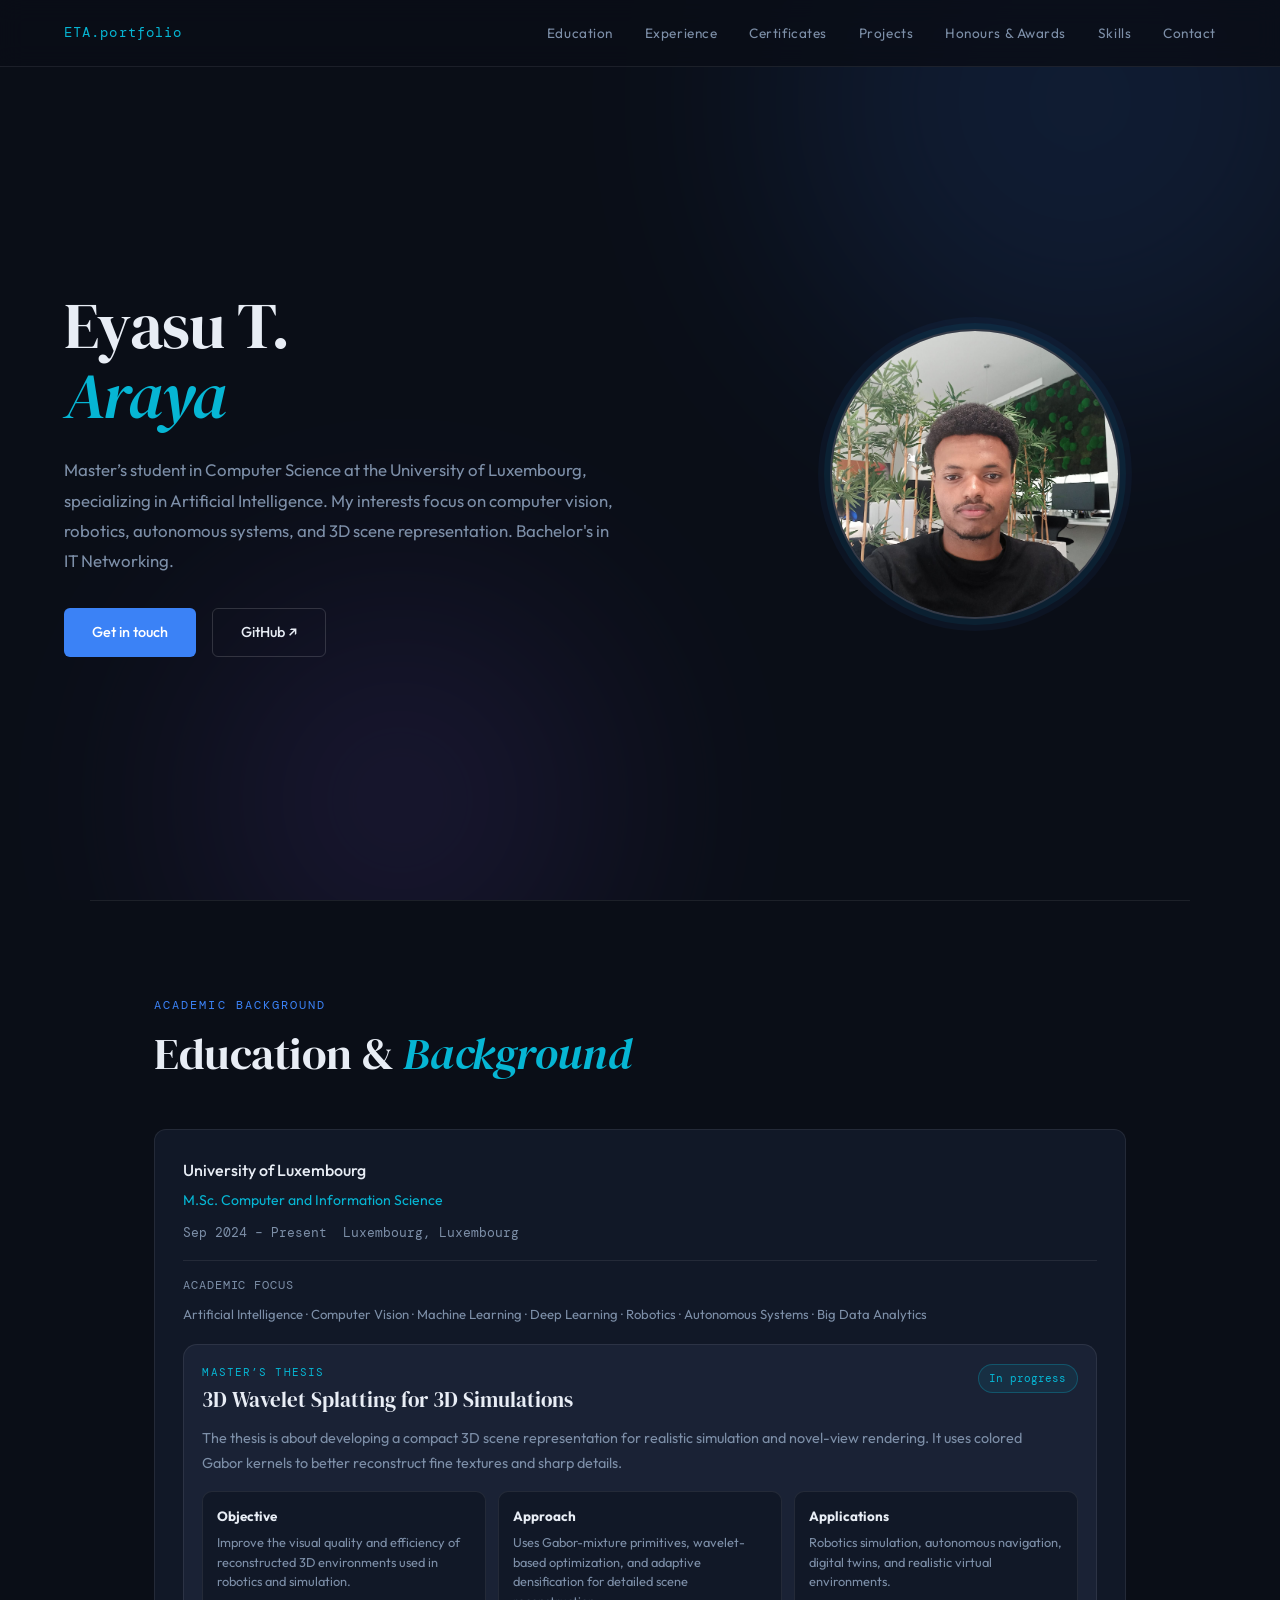
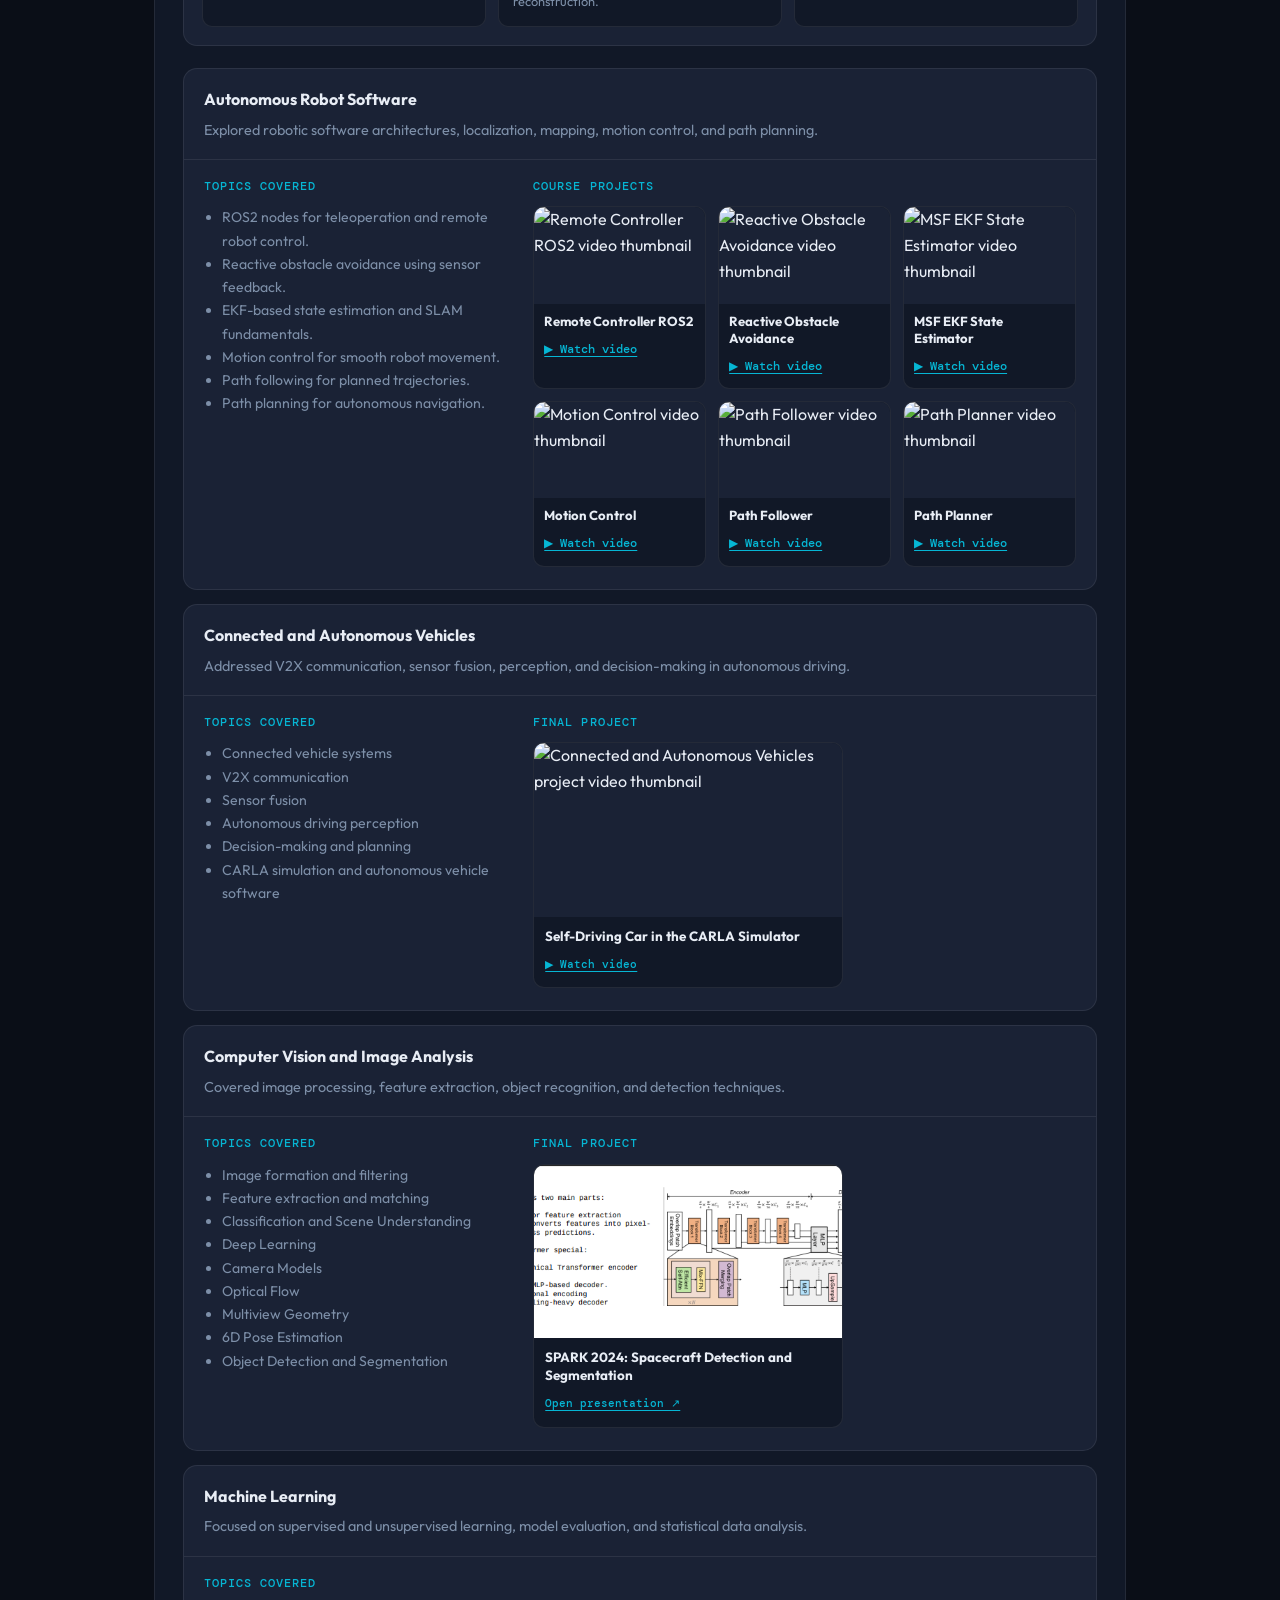
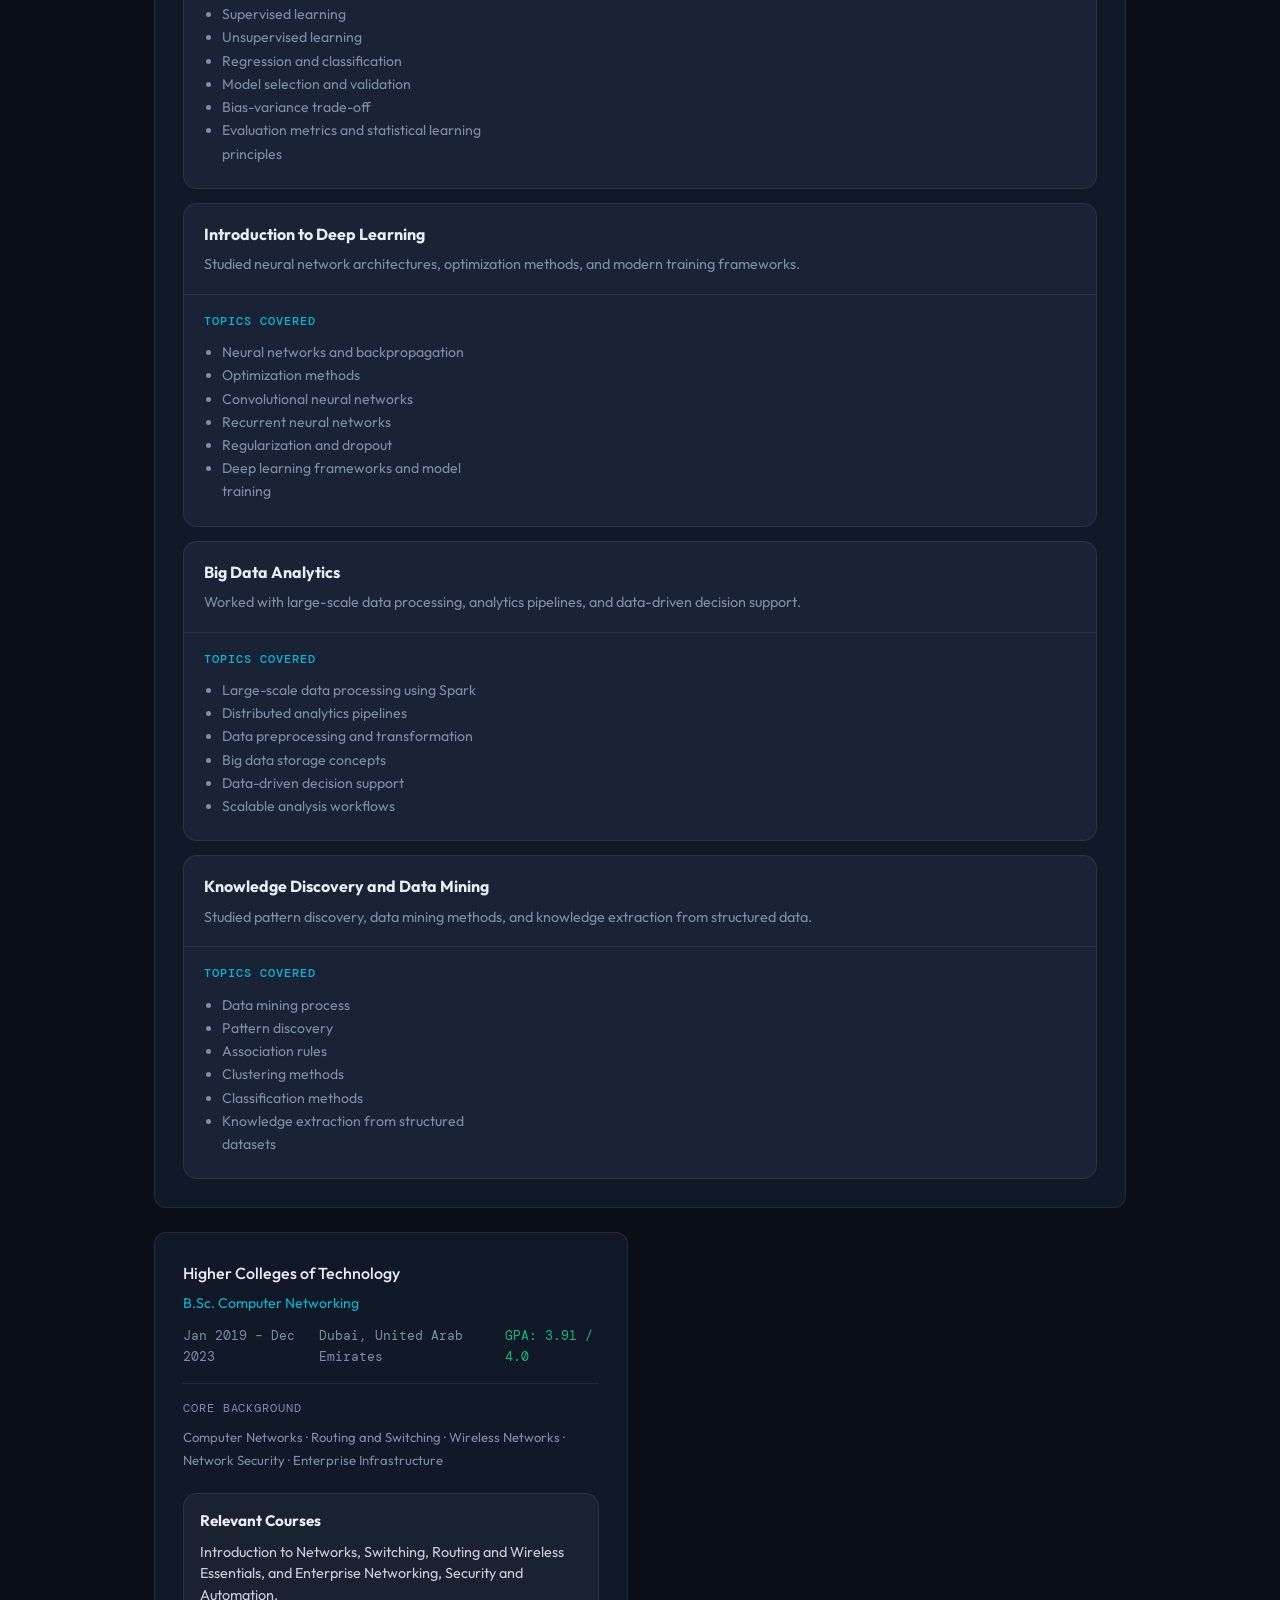
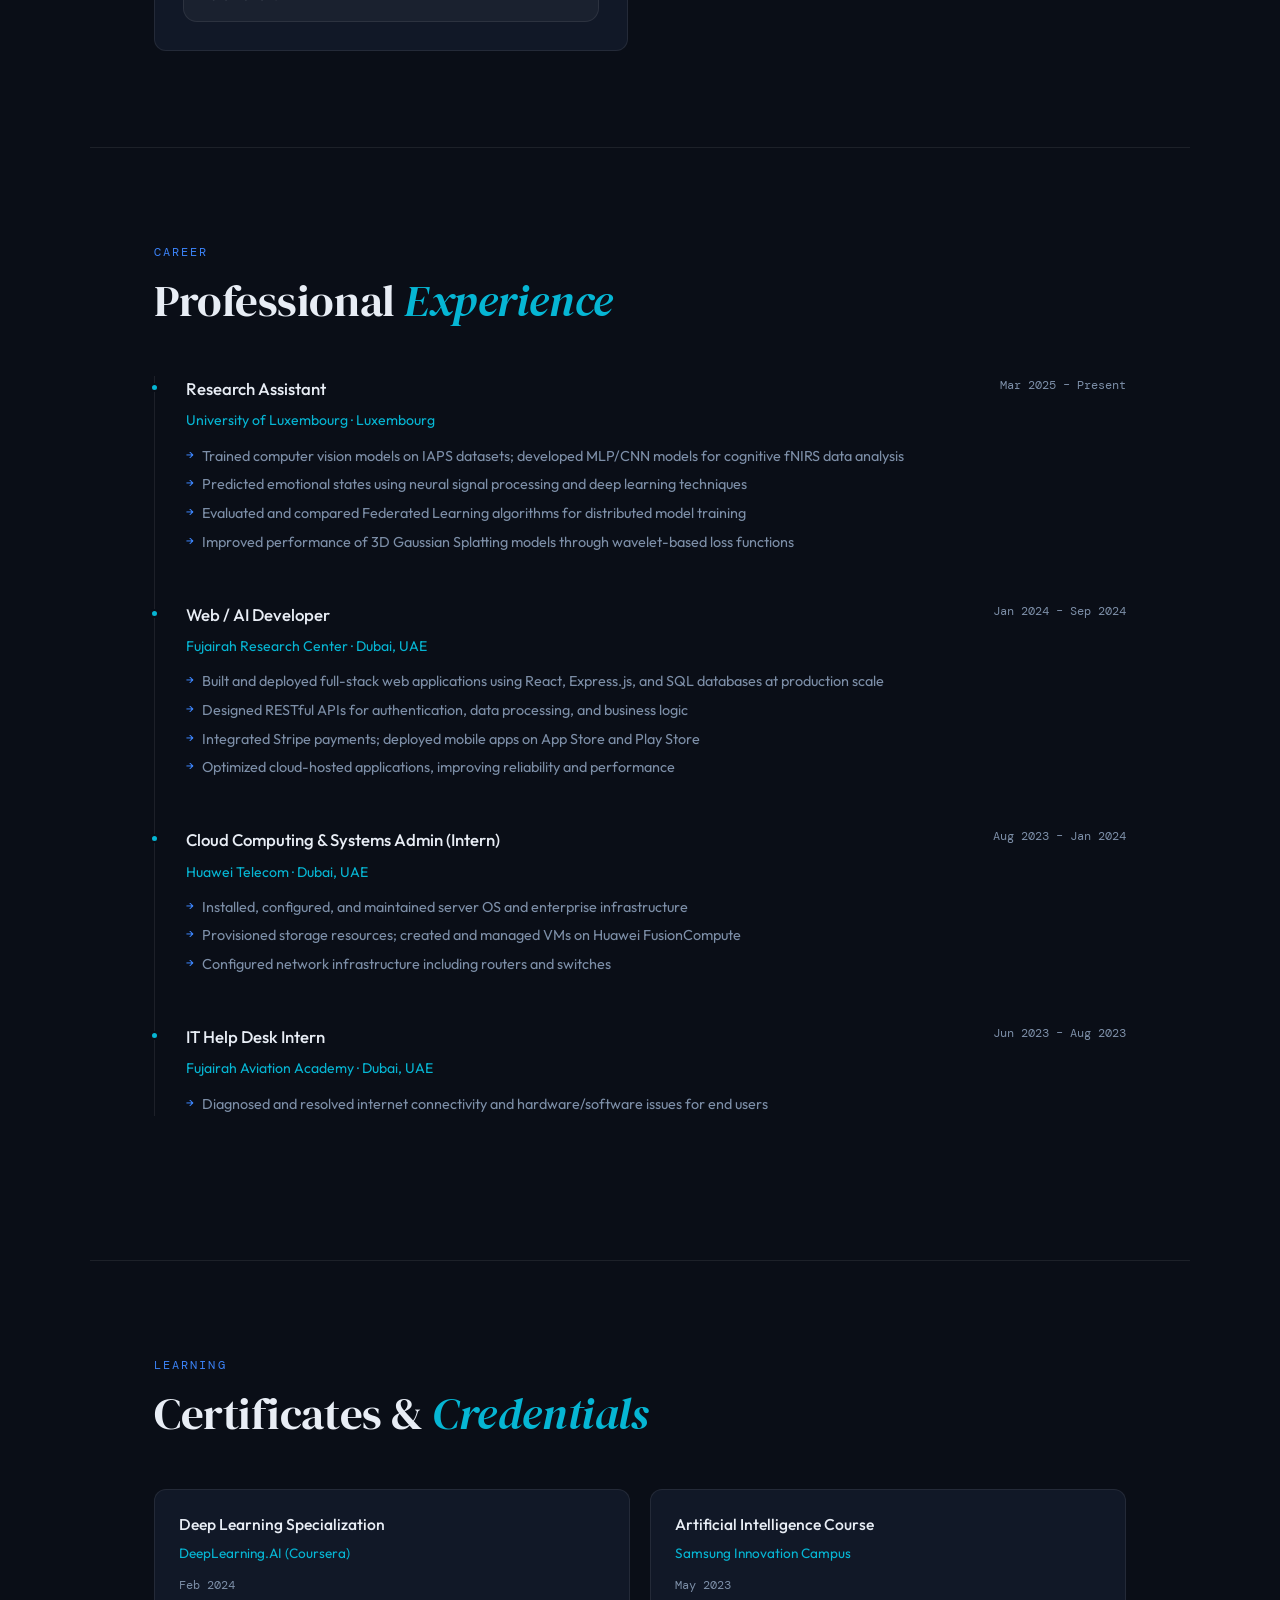
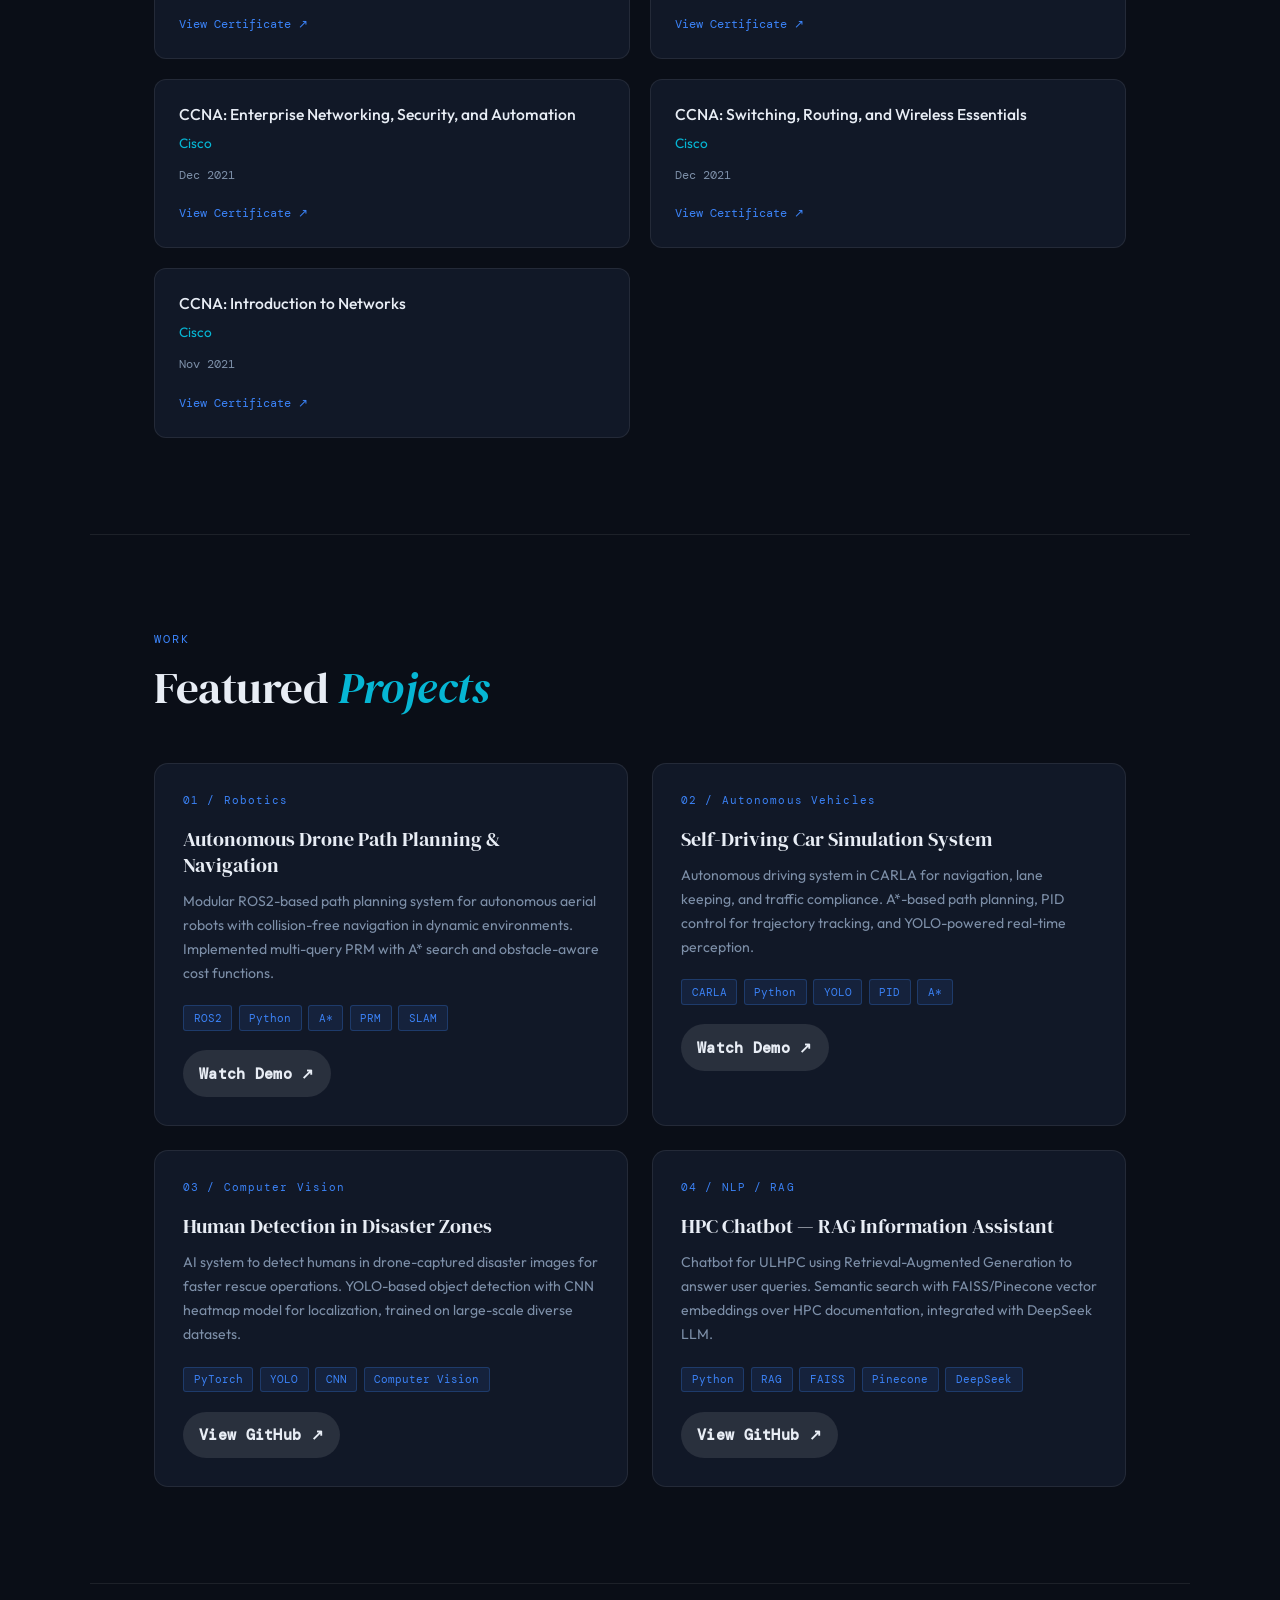
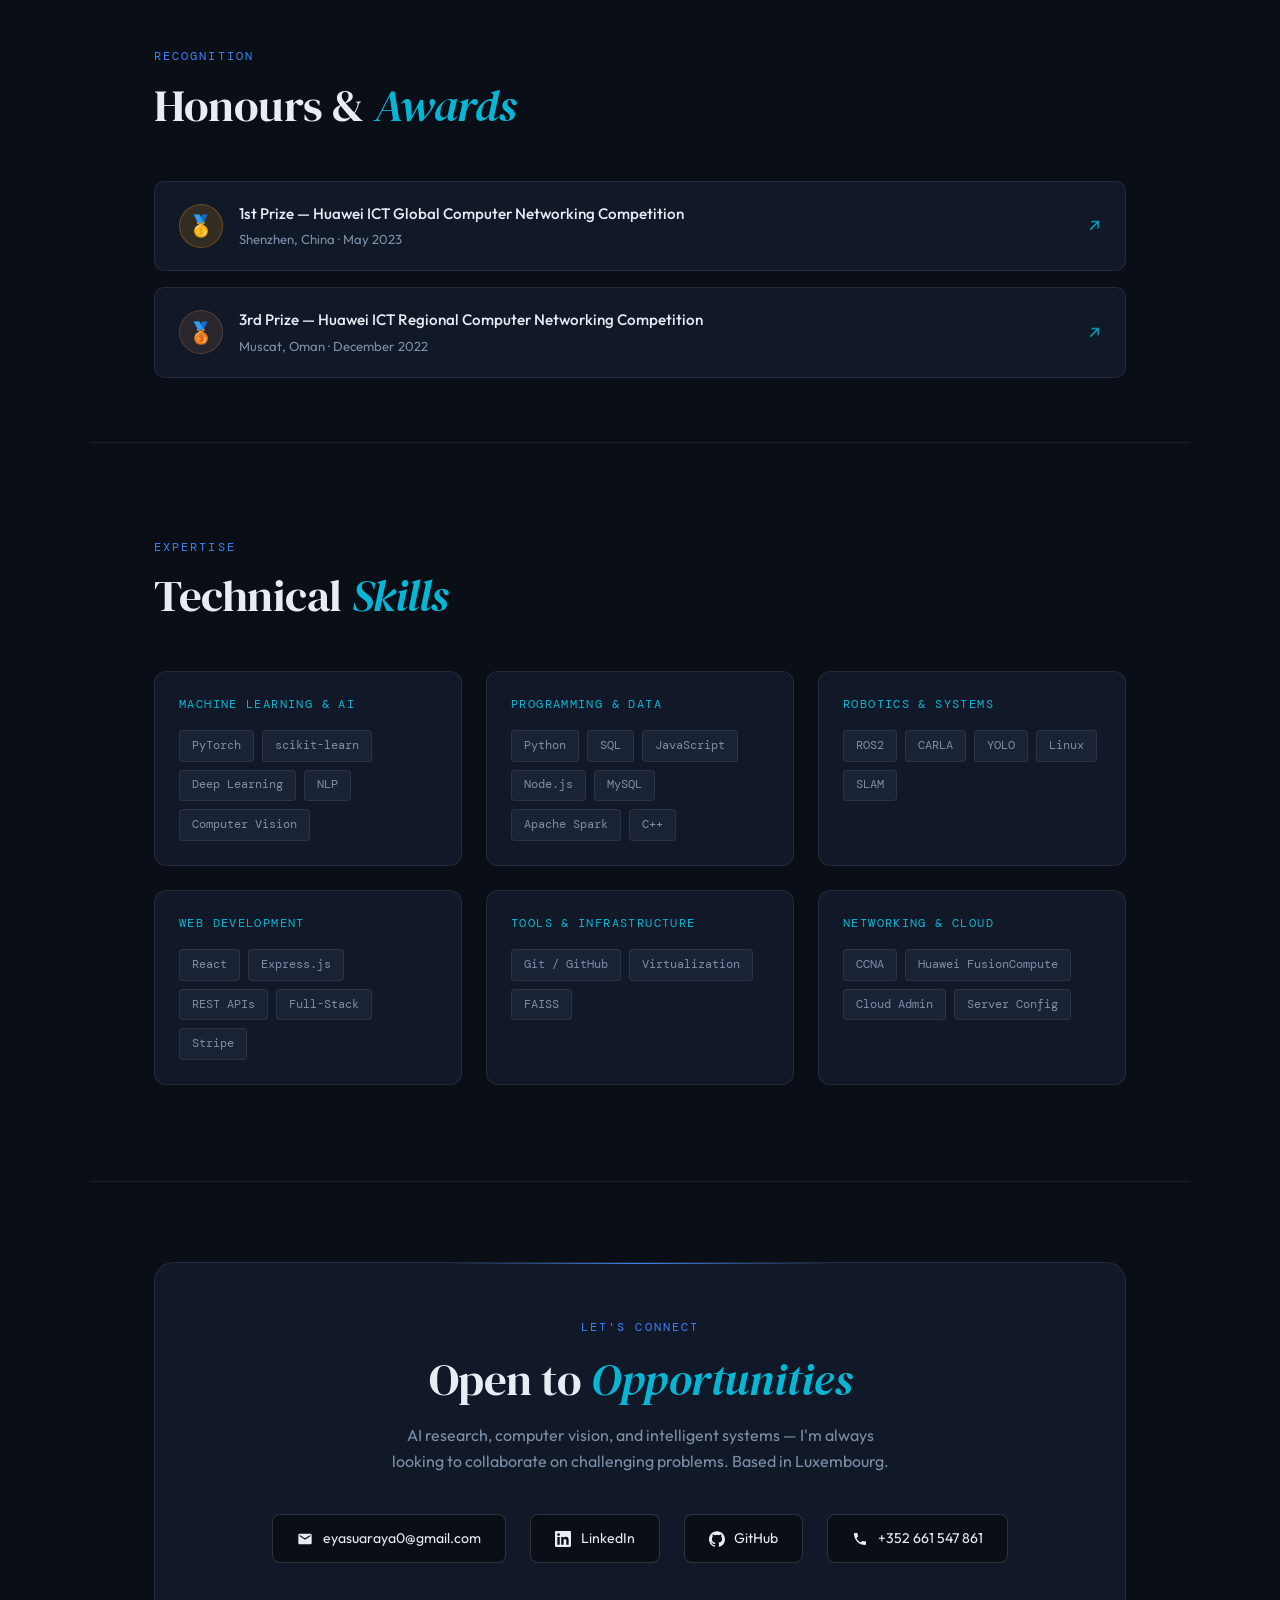
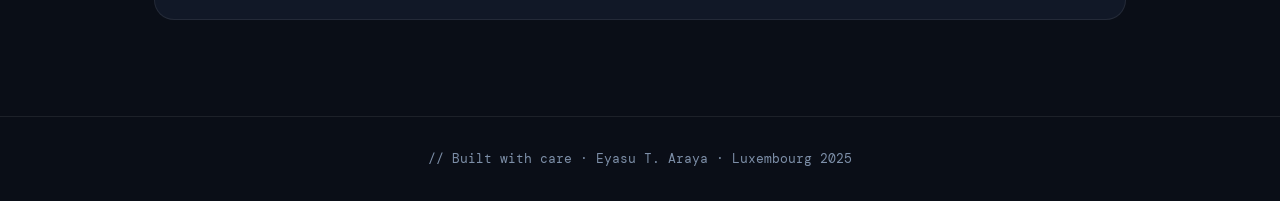
==== commit 11e96438: "style changes" ====
--- a/index.html
+++ b/index.html
@@ -19,7 +19,7 @@
 <div class="bg-glow glow2"></div>
 <div class="hero-grid">
 <div>
-<div class="hero-label">AI &amp; Computer Vision Engineer</div>
+<!-- <div class="hero-label">AI &amp; Computer Vision Engineer</div> -->
 <h1>Eyasu T.<br/><em>Araya</em></h1>
 <p class="hero-desc">
         Master’s student in Computer Science at the University of Luxembourg, specializing in Artificial Intelligence. My interests focus on computer vision, robotics, autonomous systems, and 3D scene representation. Bachelor's in IT Networking.
@@ -33,16 +33,6 @@
 <div class="hero-photo-wrap">
 <div class="photo-frame">
 <img alt="Eyasu Araya" class="profile-img" src="resume.jpeg"/>
-</div>
-</div>
-<div class="hero-stats">
-<div class="stat-card blue">
-<div class="stat-num">15.3</div>
-<div class="stat-label">Master's GPA /20</div>
-</div>
-<div class="stat-card cyan">
-<div class="stat-num">3.91</div>
-<div class="stat-label">Bachelor's GPA /4.0</div>
 </div>
 </div>
 </div>
@@ -59,7 +49,6 @@
 <div class="edu-meta">
 <span>Sep 2024 – Present</span>
 <span>Luxembourg, Luxembourg</span>
-<span class="edu-gpa">GPA: 15.30 / 20</span>
 </div>
 <div class="edu-courses">
 <div class="edu-courses-label">Academic Focus</div>
@@ -67,15 +56,64 @@
           Artificial Intelligence · Computer Vision · Machine Learning · Deep Learning · Robotics · Autonomous Systems · Big Data Analytics
         </div>
 </div>
+
+<!-- Master's Thesis -->
+<div class="masters-thesis-compact">
+
+  <div class="masters-thesis-header">
+    <div>
+      <div class="masters-thesis-label">Master’s Thesis</div>
+
+      <h3 class="masters-thesis-title">
+        3D Wavelet Splatting for 3D Simulations
+      </h3>
+    </div>
+
+    <span class="masters-thesis-status">In progress</span>
+  </div>
+
+  <p class="masters-thesis-description">
+    The thesis is about developing a compact 3D scene representation for realistic
+    simulation and novel-view rendering. It uses colored Gabor kernels to
+    better reconstruct fine textures and sharp details.
+  </p>
+
+  <div class="masters-thesis-details">
+
+    <div class="masters-thesis-item">
+      <strong>Objective</strong>
+      <p>
+        Improve the visual quality and efficiency of reconstructed 3D
+        environments used in robotics and simulation.
+      </p>
+    </div>
+
+    <div class="masters-thesis-item">
+      <strong>Approach</strong>
+      <p>
+        Uses Gabor-mixture primitives, wavelet-based optimization, and
+        adaptive densification for detailed scene reconstruction.
+      </p>
+    </div>
+
+    <div class="masters-thesis-item">
+      <strong>Applications</strong>
+      <p>
+        Robotics simulation, autonomous navigation, digital twins, and
+        realistic virtual environments.
+      </p>
+    </div>
+
+  </div>
+</div>
 <div class="edu-course-details">
-<details class="edu-course-dropdown course-open" open="">
-<summary>
+<div class="edu-course-dropdown course-open">
+<div class="course-header">
 <div>
 <strong>Autonomous Robot Software</strong>
 <p>Explored robotic software architectures, localization, mapping, motion control, and path planning.</p>
 </div>
-<span class="course-score">15/20</span>
-</summary>
+</div>
 <div class="course-dropdown-content">
 <div class="course-topics">
 <div class="course-section-title">Topics Covered</div>
@@ -91,61 +129,60 @@
 <div class="course-projects">
 <div class="course-section-title">Course Projects</div>
 <div class="course-projects-grid">
-<a class="project-thumbnail project-thumbnail-small" href="https://www.youtube.com/watch?v=RzCq_UbDsGE" target="_blank">
+<a class="project-thumbnail project-thumbnail-small media-video" href="https://www.youtube.com/watch?v=RzCq_UbDsGE" rel="noopener noreferrer" target="_blank">
 <img alt="Remote Controller ROS2 video thumbnail" src="https://img.youtube.com/vi/RzCq_UbDsGE/hqdefault.jpg"/>
 <div class="project-info">
 <strong>Remote Controller ROS2</strong>
-<span>Watch video</span>
-</div>
-</a>
-<a class="project-thumbnail project-thumbnail-small" href="https://www.youtube.com/watch?v=O0PrKb6fB0o" target="_blank">
+<span>▶ Watch video</span>
+</div>
+</a>
+<a class="project-thumbnail project-thumbnail-small media-video" href="https://www.youtube.com/watch?v=O0PrKb6fB0o" rel="noopener noreferrer" target="_blank">
 <img alt="Reactive Obstacle Avoidance video thumbnail" src="https://img.youtube.com/vi/O0PrKb6fB0o/hqdefault.jpg"/>
 <div class="project-info">
 <strong>Reactive Obstacle Avoidance</strong>
-<span>Watch video</span>
-</div>
-</a>
-<a class="project-thumbnail project-thumbnail-small" href="https://www.youtube.com/watch?v=ixP1jOY-vno" target="_blank">
+<span>▶ Watch video</span>
+</div>
+</a>
+<a class="project-thumbnail project-thumbnail-small media-video" href="https://www.youtube.com/watch?v=ixP1jOY-vno" rel="noopener noreferrer" target="_blank">
 <img alt="MSF EKF State Estimator video thumbnail" src="https://img.youtube.com/vi/ixP1jOY-vno/hqdefault.jpg"/>
 <div class="project-info">
 <strong>MSF EKF State Estimator</strong>
-<span>Watch video</span>
-</div>
-</a>
-<a class="project-thumbnail project-thumbnail-small" href="https://www.youtube.com/watch?v=yvQJLu-gaWA" target="_blank">
+<span>▶ Watch video</span>
+</div>
+</a>
+<a class="project-thumbnail project-thumbnail-small media-video" href="https://www.youtube.com/watch?v=yvQJLu-gaWA" rel="noopener noreferrer" target="_blank">
 <img alt="Motion Control video thumbnail" src="https://img.youtube.com/vi/yvQJLu-gaWA/hqdefault.jpg"/>
 <div class="project-info">
 <strong>Motion Control</strong>
-<span>Watch video</span>
-</div>
-</a>
-<a class="project-thumbnail project-thumbnail-small" href="https://www.youtube.com/watch?v=Zks2uQprhis" target="_blank">
+<span>▶ Watch video</span>
+</div>
+</a>
+<a class="project-thumbnail project-thumbnail-small media-video" href="https://www.youtube.com/watch?v=Zks2uQprhis" rel="noopener noreferrer" target="_blank">
 <img alt="Path Follower video thumbnail" src="https://img.youtube.com/vi/Zks2uQprhis/hqdefault.jpg"/>
 <div class="project-info">
 <strong>Path Follower</strong>
-<span>Watch video</span>
-</div>
-</a>
-<a class="project-thumbnail project-thumbnail-small" href="https://www.youtube.com/watch?v=1BOlekyDviU" target="_blank">
+<span>▶ Watch video</span>
+</div>
+</a>
+<a class="project-thumbnail project-thumbnail-small media-video" href="https://www.youtube.com/watch?v=1BOlekyDviU" rel="noopener noreferrer" target="_blank">
 <img alt="Path Planner video thumbnail" src="https://img.youtube.com/vi/1BOlekyDviU/hqdefault.jpg"/>
 <div class="project-info">
 <strong>Path Planner</strong>
-<span>Watch video</span>
-</div>
-</a>
-</div>
-</div>
-</div>
-</details>
+<span>▶ Watch video</span>
+</div>
+</a>
+</div>
+</div>
+</div>
+</div>
 <!-- Connected and Autonomous Vehicles -->
-<details class="edu-course-dropdown course-open" open="">
-<summary>
+<div class="edu-course-dropdown course-open">
+<div class="course-header">
 <div>
 <strong>Connected and Autonomous Vehicles</strong>
 <p>Addressed V2X communication, sensor fusion, perception, and decision-making in autonomous driving.</p>
 </div>
-<span class="course-score">16/20</span>
-</summary>
+</div>
 <div class="course-dropdown-content">
 <div class="course-topics">
 <div class="course-section-title">Topics Covered</div>
@@ -160,25 +197,24 @@
 </div>
 <div class="course-project">
 <div class="course-section-title">Final Project</div>
-<a class="project-thumbnail" href="https://www.youtube.com/watch?v=4uEzrLnhkl4" target="_blank">
+<a class="project-thumbnail media-video" href="https://www.youtube.com/watch?v=4uEzrLnhkl4" rel="noopener noreferrer" target="_blank">
 <img alt="Connected and Autonomous Vehicles project video thumbnail" src="https://img.youtube.com/vi/4uEzrLnhkl4/hqdefault.jpg"/>
 <div class="project-info">
 <strong>Self-Driving Car in the CARLA Simulator</strong>
-<span>Watch project video</span>
-</div>
-</a>
-</div>
-</div>
-</details>
+<span>▶ Watch video</span>
+</div>
+</a>
+</div>
+</div>
+</div>
 <!-- Computer Vision and Image Analysis -->
-<details class="edu-course-dropdown course-open" open="">
-<summary>
+<div class="edu-course-dropdown course-open">
+<div class="course-header">
 <div>
 <strong>Computer Vision and Image Analysis</strong>
 <p>Covered image processing, feature extraction, object recognition, and detection techniques.</p>
 </div>
-<span class="course-score">19/20</span>
-</summary>
+</div>
 <div class="course-dropdown-content">
 <div class="course-topics">
 <div class="course-section-title">Topics Covered</div>
@@ -190,12 +226,10 @@
 <li>Camera Models</li>
 <li>Optical Flow</li>
 <li>Multiview Geometry</li>
-<li>Pose Estimation</li>
+<li>6D Pose Estimation</li>
 <li>Object Detection and Segmentation</li>
 </ul>
 </div>
-
-
 <div class="course-project">
 <div class="course-section-title">Final Project</div>
 <!-- <a class="project-thumbnail" href="https://www.youtube.com/watch?v=YOUR_VIDEO_ID" target="_blank">
@@ -206,25 +240,24 @@
           </div>
         </a> -->
 <!-- Alternative for PPT/PDF: -->
-<a class="project-thumbnail" href="assets/CV_project.pdf" target="_blank">
+<a class="project-thumbnail media-pdf" href="assets/CV_project.pdf" rel="noopener noreferrer" target="_blank">
 <img alt="Computer Vision final project thumbnail" src="assets/CV_project.png"/>
 <div class="project-info">
 <strong>SPARK 2024: Spacecraft Detection and Segmentation</strong>
-<span>Open project presentation</span>
-</div>
-</a>
-</div>
-</div>
-</details>
+<span>Open presentation ↗</span>
+</div>
+</a>
+</div>
+</div>
+</div>
 <!-- Machine Learning -->
-<details class="edu-course-dropdown course-open" open="">
-<summary>
+<div class="edu-course-dropdown course-open">
+<div class="course-header">
 <div>
 <strong>Machine Learning</strong>
 <p>Focused on supervised and unsupervised learning, model evaluation, and statistical data analysis.</p>
 </div>
-<span class="course-score">18/20</span>
-</summary>
+</div>
 <div class="course-dropdown-content">
 <div class="course-topics">
 <div class="course-section-title">Topics Covered</div>
@@ -249,16 +282,15 @@
         </a>
       </div> -->
 </div>
-</details>
+</div>
 <!-- Introduction to Deep Learning -->
-<details class="edu-course-dropdown course-open" open="">
-<summary>
+<div class="edu-course-dropdown course-open">
+<div class="course-header">
 <div>
 <strong>Introduction to Deep Learning</strong>
 <p>Studied neural network architectures, optimization methods, and modern training frameworks.</p>
 </div>
-<span class="course-score">16.7/20</span>
-</summary>
+</div>
 <div class="course-dropdown-content">
 <div class="course-topics">
 <div class="course-section-title">Topics Covered</div>
@@ -283,17 +315,16 @@
         </a>
       </div> -->
 </div>
-</details>
+</div>
 <!-- Autonomous Robot Software -->
 <!-- Big Data Analytics -->
-<details class="edu-course-dropdown course-open" open="">
-<summary>
+<div class="edu-course-dropdown course-open">
+<div class="course-header">
 <div>
 <strong>Big Data Analytics</strong>
 <p>Worked with large-scale data processing, analytics pipelines, and data-driven decision support.</p>
 </div>
-<span class="course-score">15/20</span>
-</summary>
+</div>
 <div class="course-dropdown-content">
 <div class="course-topics">
 <div class="course-section-title">Topics Covered</div>
@@ -318,16 +349,15 @@
         </a>
       </div> -->
 </div>
-</details>
+</div>
 <!-- Knowledge Discovery and Data Mining -->
-<details class="edu-course-dropdown course-open" open="">
-<summary>
+<div class="edu-course-dropdown course-open">
+<div class="course-header">
 <div>
 <strong>Knowledge Discovery and Data Mining</strong>
 <p>Studied pattern discovery, data mining methods, and knowledge extraction from structured data.</p>
 </div>
-<span class="course-score">15/20</span>
-</summary>
+</div>
 <div class="course-dropdown-content">
 <div class="course-topics">
 <div class="course-section-title">Topics Covered</div>
@@ -353,7 +383,7 @@
         </a>
       </div> -->
 </div>
-</details>
+</div>
 </div>
 </div>
 <!-- Bachelor's Degree -->
@@ -403,7 +433,7 @@
 <div class="exp-item">
 <div class="exp-header">
 <div class="exp-role">Web / AI Developer</div>
-<div class="exp-date">Jan 2024 – Jan 2025</div>
+<div class="exp-date">Jan 2024 – Sep 2024</div>
 </div>
 <div class="exp-company">Fujairah Research Center · Dubai, UAE</div>
 <ul class="exp-bullets">
--- a/style.css
+++ b/style.css
@@ -1271,4 +1271,419 @@
   .course-projects-grid {
     grid-template-columns: repeat(auto-fit, minmax(135px, 1fr));
   }
-}+}
+
+/* =========================================================
+   FINAL LAYOUT FIXES
+   These rules intentionally come last so they override older,
+   duplicated hero and course-card rules above.
+   ========================================================= */
+
+/* Hero: remove the empty stats row without changing the HTML structure */
+.hero-grid {
+  grid-template-columns: minmax(0, 1.1fr) minmax(300px, 0.9fr);
+  grid-template-areas: "intro photo";
+  align-items: center;
+  gap: 2.5rem 5rem;
+}
+
+.hero-photo-wrap {
+  grid-area: photo;
+  display: flex;
+  justify-content: center;
+  align-items: center;
+}
+
+.photo-frame {
+  width: 290px;
+  height: 290px;
+}
+
+@media (min-width: 1400px) {
+  .photo-frame {
+    width: 330px;
+    height: 330px;
+  }
+}
+
+@media (min-width: 1800px) {
+  .photo-frame {
+    width: 360px;
+    height: 360px;
+  }
+}
+
+@media (max-width: 900px) {
+  .hero-grid {
+    grid-template-columns: 1fr;
+    grid-template-areas:
+      "intro"
+      "photo";
+    gap: 2.5rem;
+  }
+
+  .photo-frame {
+    width: 210px;
+    height: 210px;
+  }
+}
+
+
+/* =========================================================
+   ALWAYS-VISIBLE COURSE CARDS
+   ========================================================= */
+
+.edu-course-dropdown.course-open {
+  overflow: hidden;
+  border: 1px solid var(--border);
+  border-radius: 14px;
+  background: var(--surface2);
+  box-shadow: none;
+}
+
+.course-header {
+  display: flex;
+  justify-content: space-between;
+  align-items: flex-start;
+  gap: 18px;
+  padding: 18px 20px;
+}
+
+.course-header strong {
+  display: block;
+  margin-bottom: 6px;
+  color: var(--text);
+  font-size: 1rem;
+}
+
+.course-header p {
+  margin: 0;
+  color: var(--muted);
+  font-size: 0.9rem;
+  line-height: 1.55;
+}
+
+.course-dropdown-content {
+  display: grid;
+  grid-template-columns: minmax(220px, 0.9fr) minmax(300px, 1.6fr);
+  align-items: start;
+  gap: 24px;
+  padding: 18px 20px 22px;
+  border-top: 1px solid var(--border);
+}
+
+.course-section-title {
+  margin-bottom: 10px;
+  color: var(--accent2);
+  font-family: 'DM Mono', monospace;
+  font-size: 0.72rem;
+  font-weight: 500;
+  text-transform: uppercase;
+  letter-spacing: 0.09em;
+}
+
+.course-topics ul {
+  margin: 0;
+  padding-left: 18px;
+}
+
+.course-topics li {
+  color: var(--muted);
+  font-size: 0.88rem;
+  line-height: 1.65;
+}
+
+.course-projects-grid {
+  display: grid;
+  grid-template-columns: repeat(auto-fit, minmax(145px, 1fr));
+  gap: 12px;
+}
+
+.course-project .project-thumbnail {
+  max-width: 310px;
+}
+
+
+/* =========================================================
+   SUBTLE VIDEO / PRESENTATION LINKS
+   ========================================================= */
+
+.project-thumbnail {
+  display: block;
+  overflow: hidden;
+  border: 1px solid var(--border);
+  border-radius: 11px;
+  background: var(--surface);
+  color: inherit;
+  text-decoration: none;
+  cursor: pointer;
+  transition: border-color 0.2s ease, transform 0.2s ease;
+}
+
+.project-thumbnail:hover {
+  transform: translateY(-2px);
+  border-color: var(--accent2);
+  box-shadow: none;
+}
+
+.project-thumbnail img {
+  display: block;
+  width: 100%;
+  aspect-ratio: 16 / 9;
+  object-fit: cover;
+  background: var(--surface2);
+}
+
+.project-info {
+  padding: 10px 11px 12px;
+}
+
+.project-info strong {
+  display: block;
+  margin-bottom: 5px;
+  color: var(--text);
+  font-size: 0.84rem;
+  line-height: 1.35;
+}
+
+.project-info span {
+  display: inline-flex;
+  align-items: center;
+  color: var(--accent2);
+  font-family: 'DM Mono', monospace;
+  font-size: 0.7rem;
+  font-weight: 500;
+}
+
+.media-video .project-info span,
+.media-pdf .project-info span {
+  text-decoration: underline;
+  text-underline-offset: 3px;
+}
+
+
+/* =========================================================
+   MASTER'S THESIS SECTION
+   ========================================================= */
+
+.thesis-card {
+  padding: 2rem;
+  border: 1px solid var(--border);
+  border-radius: 16px;
+  background: var(--surface);
+}
+
+.thesis-label {
+  margin-bottom: 0.55rem;
+  color: var(--accent2);
+  font-family: 'DM Mono', monospace;
+  font-size: 0.72rem;
+  text-transform: uppercase;
+  letter-spacing: 0.1em;
+}
+
+.thesis-title {
+  margin: 0 0 1.75rem;
+  color: var(--text);
+  font-family: 'DM Serif Display', serif;
+  font-size: clamp(1.55rem, 3vw, 2.25rem);
+  font-weight: 400;
+  line-height: 1.2;
+}
+
+.thesis-description {
+  max-width: 850px;
+  margin: 0 0 1.75rem;
+  color: var(--muted);
+  line-height: 1.75;
+}
+
+.thesis-grid {
+  display: grid;
+  grid-template-columns: repeat(2, minmax(0, 1fr));
+  gap: 1rem;
+}
+
+.thesis-item {
+  padding: 1rem;
+  border: 1px solid var(--border);
+  border-radius: 12px;
+  background: var(--surface2);
+}
+
+.thesis-item strong {
+  display: block;
+  margin-bottom: 0.45rem;
+  color: var(--text);
+}
+
+.thesis-item p {
+  margin: 0;
+  color: var(--muted);
+  font-size: 0.88rem;
+  line-height: 1.6;
+}
+
+.thesis-meta {
+  display: grid;
+  grid-template-columns: repeat(4, minmax(0, 1fr));
+  gap: 0.8rem;
+  margin-top: 1.25rem;
+}
+
+.thesis-meta-item {
+  padding: 0.85rem;
+  border-top: 1px solid var(--border);
+}
+
+.thesis-meta-item span {
+  display: block;
+  margin-bottom: 0.3rem;
+  color: var(--muted);
+  font-family: 'DM Mono', monospace;
+  font-size: 0.66rem;
+  text-transform: uppercase;
+  letter-spacing: 0.07em;
+}
+
+.thesis-meta-item strong {
+  color: var(--text);
+  font-size: 0.85rem;
+  font-weight: 500;
+}
+
+.thesis-links {
+  display: flex;
+  flex-wrap: wrap;
+  gap: 0.75rem;
+  margin-top: 1.25rem;
+}
+
+@media (max-width: 760px) {
+  .course-header {
+    flex-direction: column;
+  }
+
+  .course-dropdown-content,
+  .thesis-grid {
+    grid-template-columns: 1fr;
+  }
+
+  .course-projects-grid {
+    grid-template-columns: repeat(auto-fit, minmax(135px, 1fr));
+  }
+
+  .thesis-card {
+    padding: 1.35rem;
+  }
+
+  .thesis-meta {
+    grid-template-columns: 1fr 1fr;
+  }
+}
+
+@media (max-width: 480px) {
+  .thesis-meta {
+    grid-template-columns: 1fr;
+  }
+}
+
+/* =========================================================
+   COMPACT MASTER'S THESIS INSIDE EDUCATION
+   ========================================================= */
+
+/* The standalone thesis section is no longer used. */
+#thesis {
+  display: none;
+}
+
+.masters-thesis-compact {
+  margin-top: 1.2rem;
+  padding: 1.15rem;
+  border: 1px solid var(--border);
+  border-radius: 14px;
+  background: var(--surface2);
+}
+
+.masters-thesis-header {
+  display: flex;
+  justify-content: space-between;
+  align-items: flex-start;
+  gap: 1rem;
+  margin-bottom: 0.8rem;
+}
+
+.masters-thesis-label {
+  margin-bottom: 0.35rem;
+  color: var(--accent2);
+  font-family: 'DM Mono', monospace;
+  font-size: 0.7rem;
+  text-transform: uppercase;
+  letter-spacing: 0.1em;
+}
+
+.masters-thesis-title {
+  margin: 0;
+  color: var(--text);
+  font-family: 'DM Serif Display', serif;
+  font-size: 1.3rem;
+  font-weight: 400;
+  line-height: 1.25;
+}
+
+.masters-thesis-status {
+  flex-shrink: 0;
+  padding: 0.3rem 0.65rem;
+  border: 1px solid rgba(6, 182, 212, 0.28);
+  border-radius: 999px;
+  background: rgba(6, 182, 212, 0.09);
+  color: var(--accent2);
+  font-family: 'DM Mono', monospace;
+  font-size: 0.68rem;
+  white-space: nowrap;
+}
+
+.masters-thesis-description {
+  max-width: 850px;
+  margin: 0 0 1rem;
+  color: var(--muted);
+  font-size: 0.9rem;
+  line-height: 1.7;
+}
+
+.masters-thesis-details {
+  display: grid;
+  grid-template-columns: repeat(3, minmax(0, 1fr));
+  gap: 0.8rem;
+}
+
+.masters-thesis-item {
+  padding: 0.85rem;
+  border: 1px solid var(--border);
+  border-radius: 10px;
+  background: var(--surface);
+}
+
+.masters-thesis-item strong {
+  display: block;
+  margin-bottom: 0.35rem;
+  color: var(--text);
+  font-size: 0.84rem;
+}
+
+.masters-thesis-item p {
+  margin: 0;
+  color: var(--muted);
+  font-size: 0.8rem;
+  line-height: 1.55;
+}
+
+@media (max-width: 760px) {
+  .masters-thesis-header {
+    flex-direction: column;
+  }
+
+  .masters-thesis-details {
+    grid-template-columns: 1fr;
+  }
+}
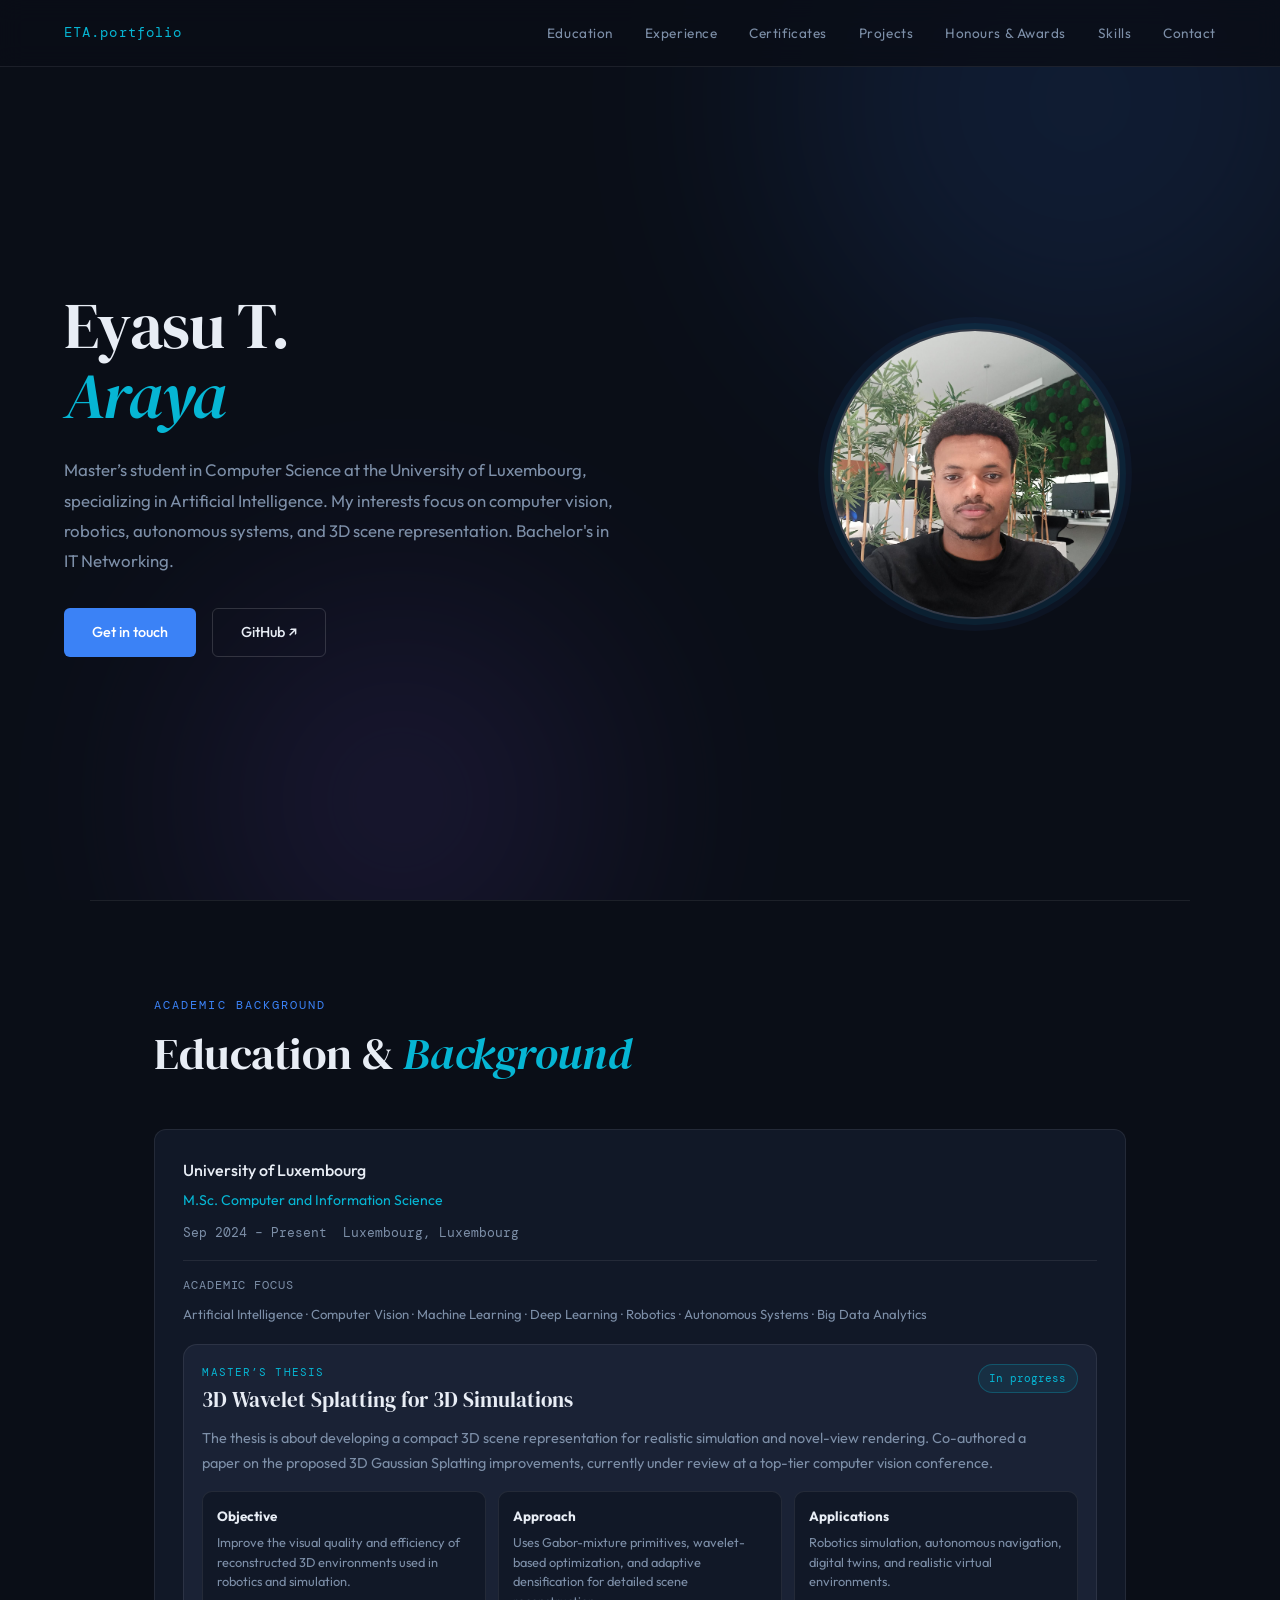
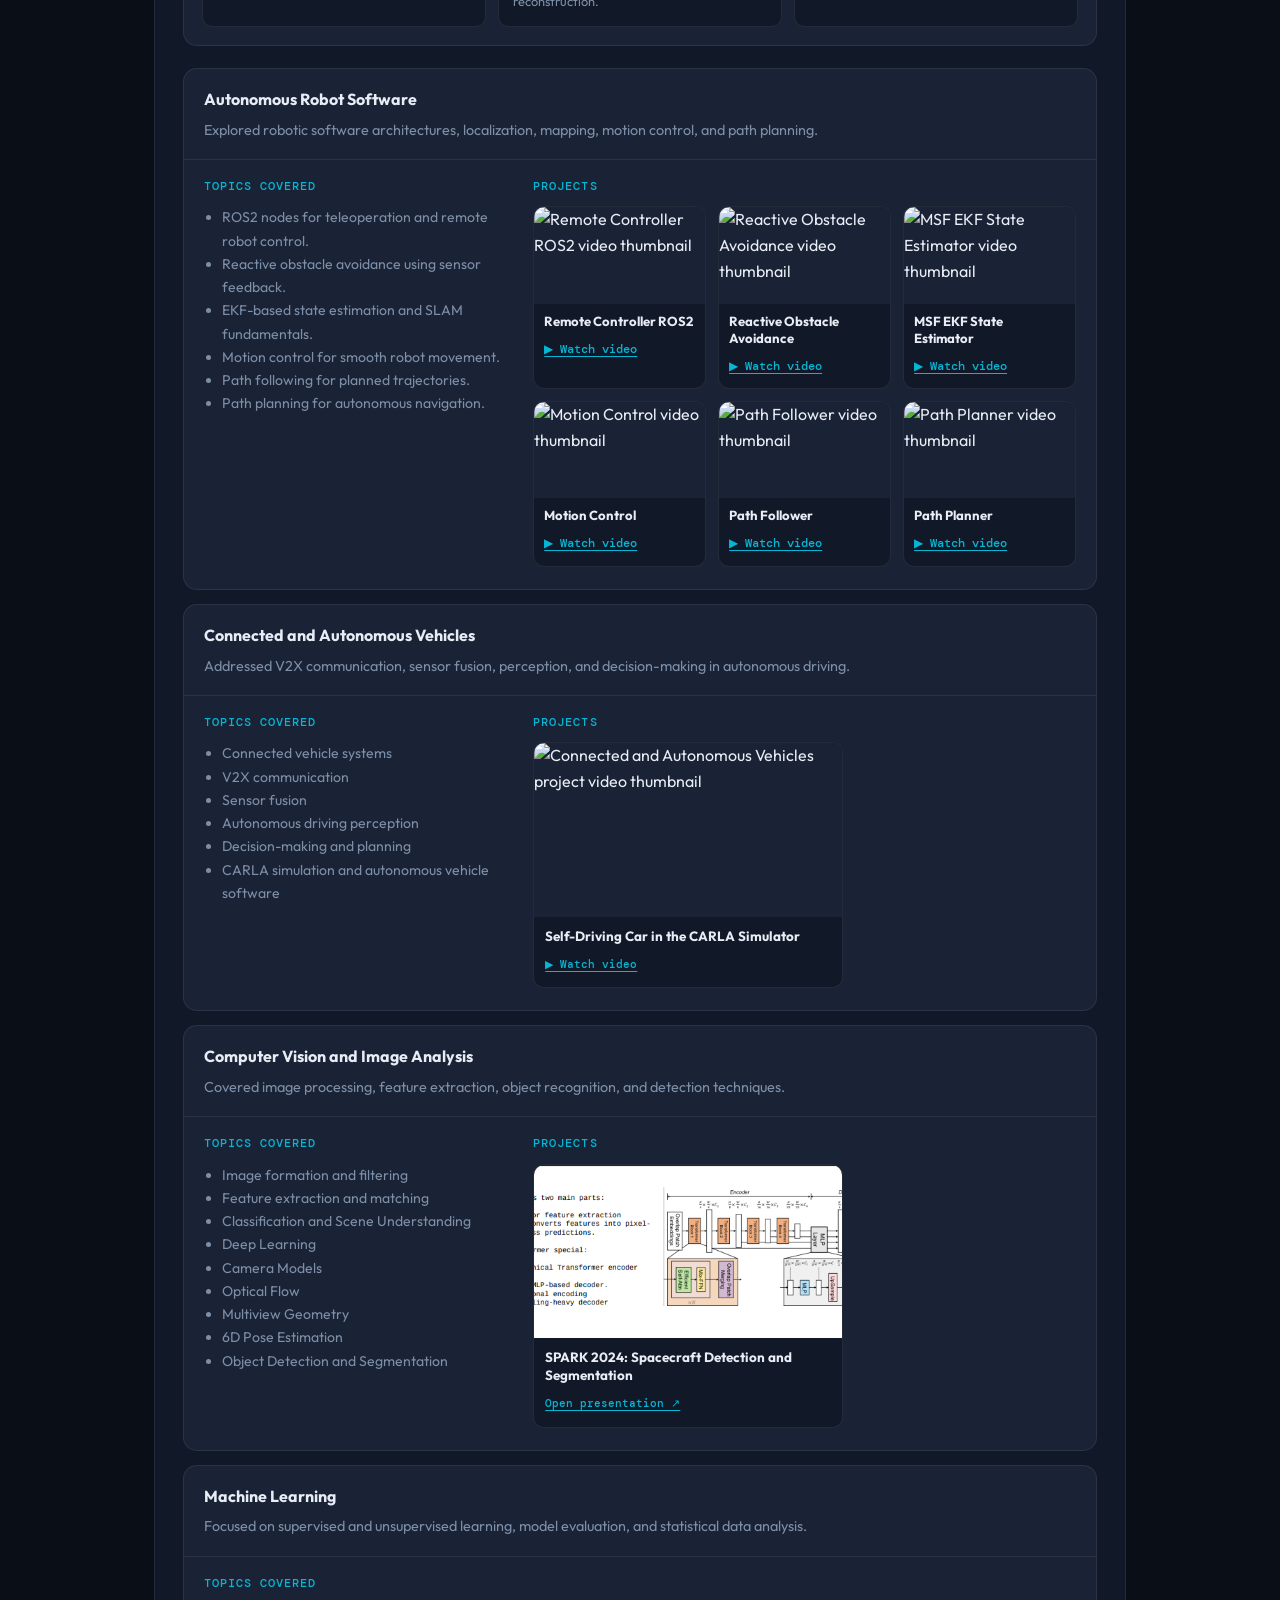
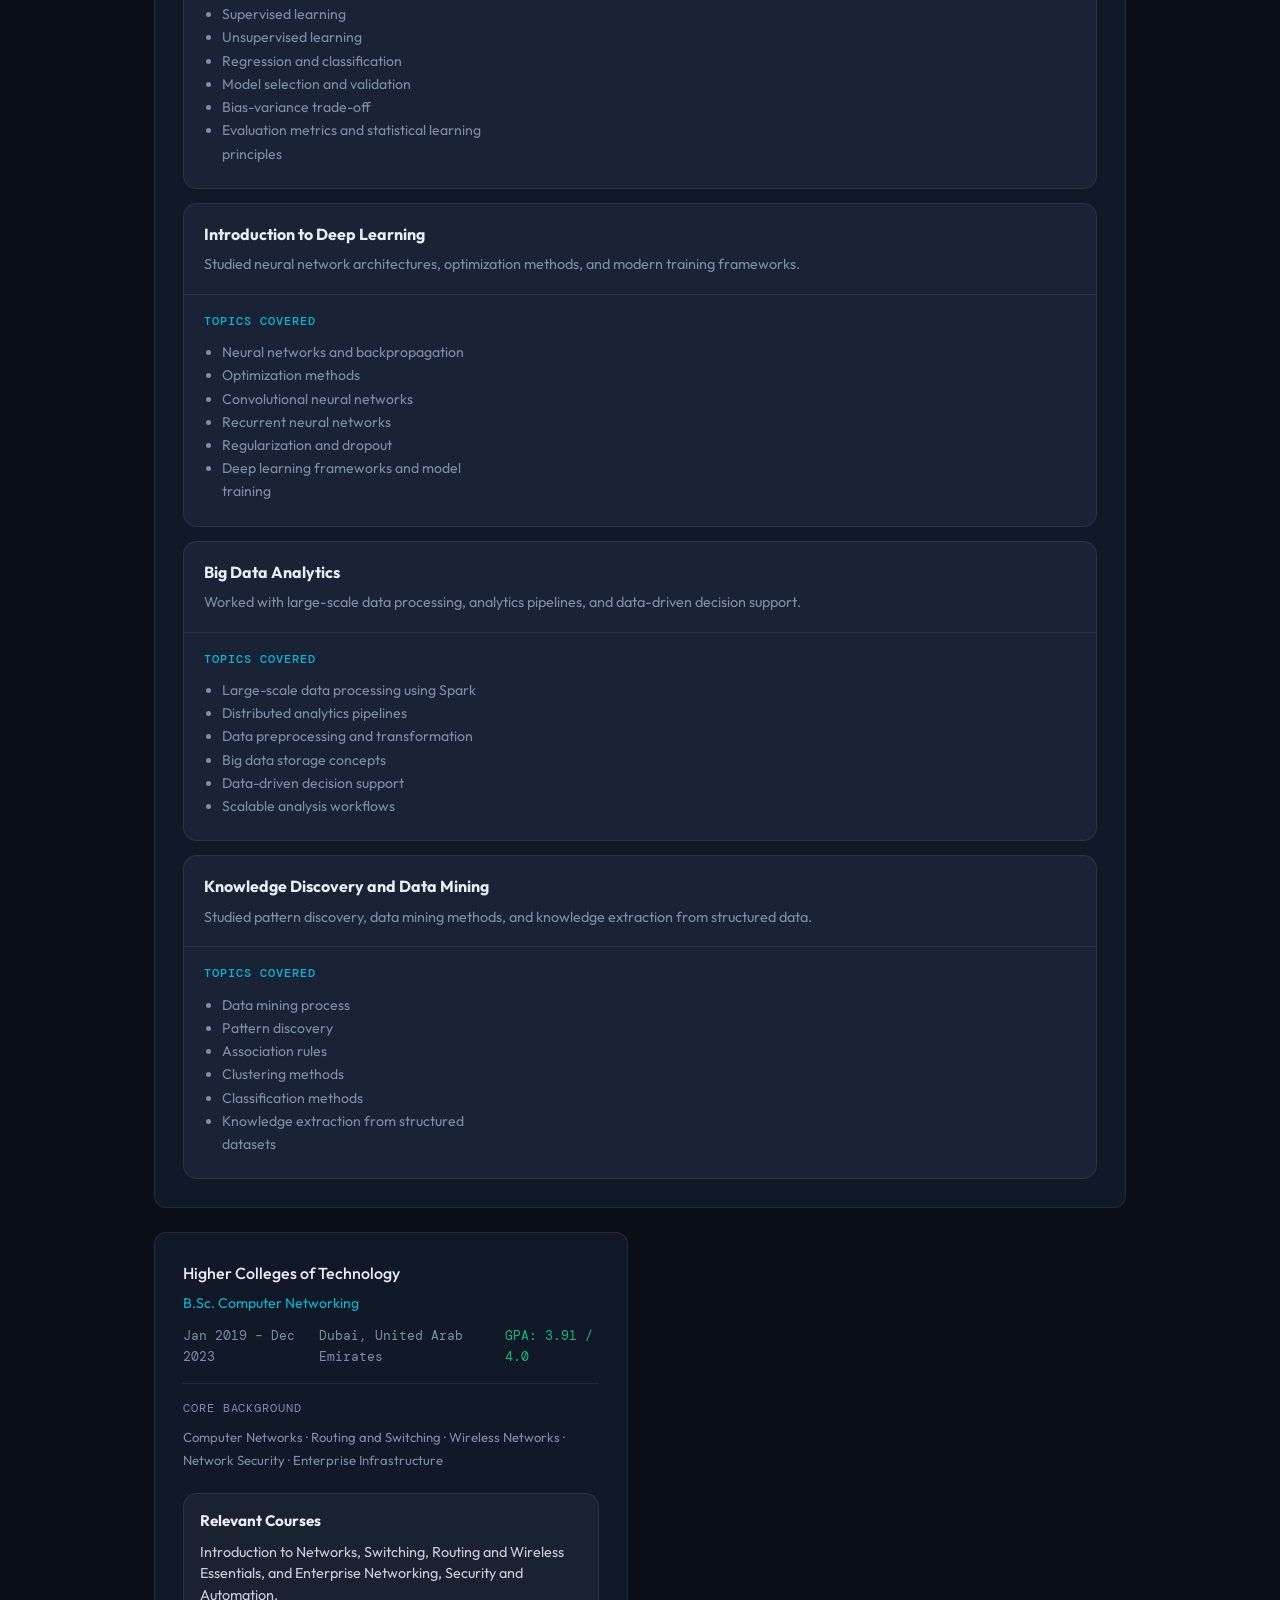
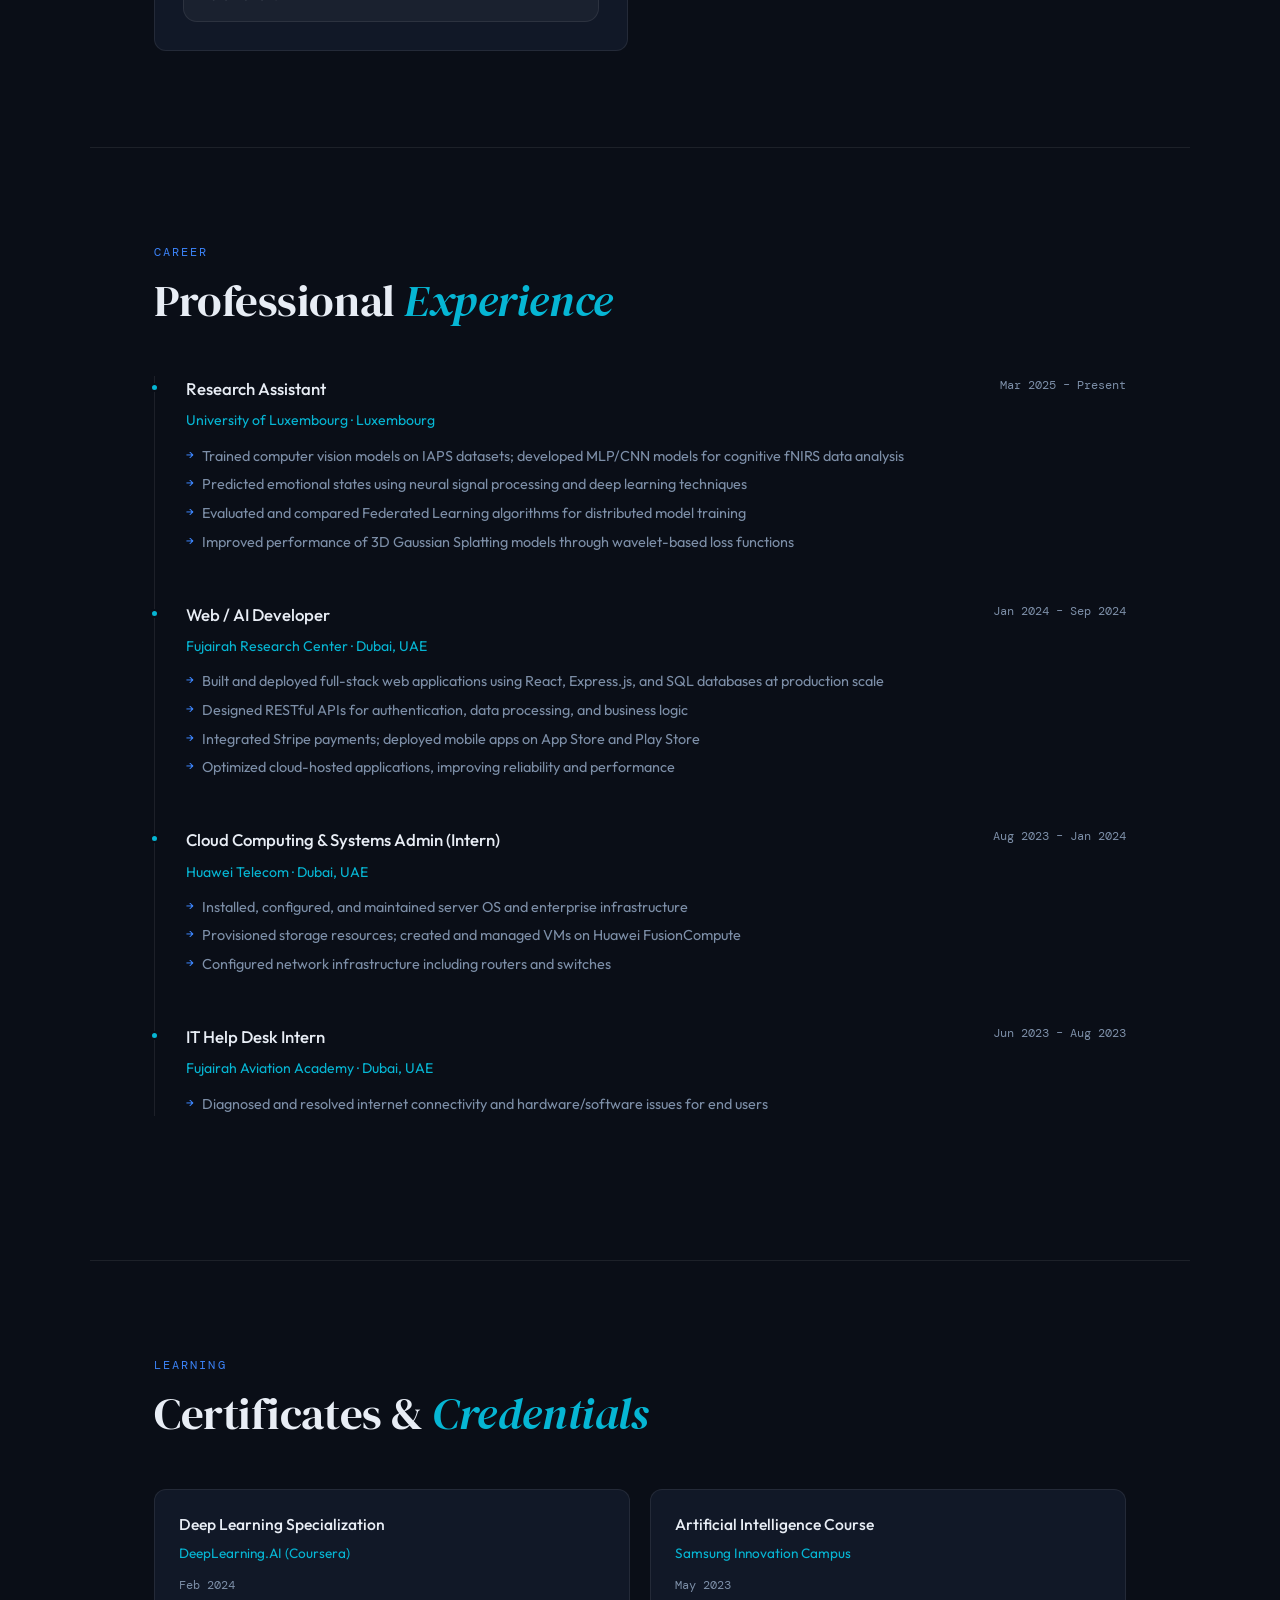
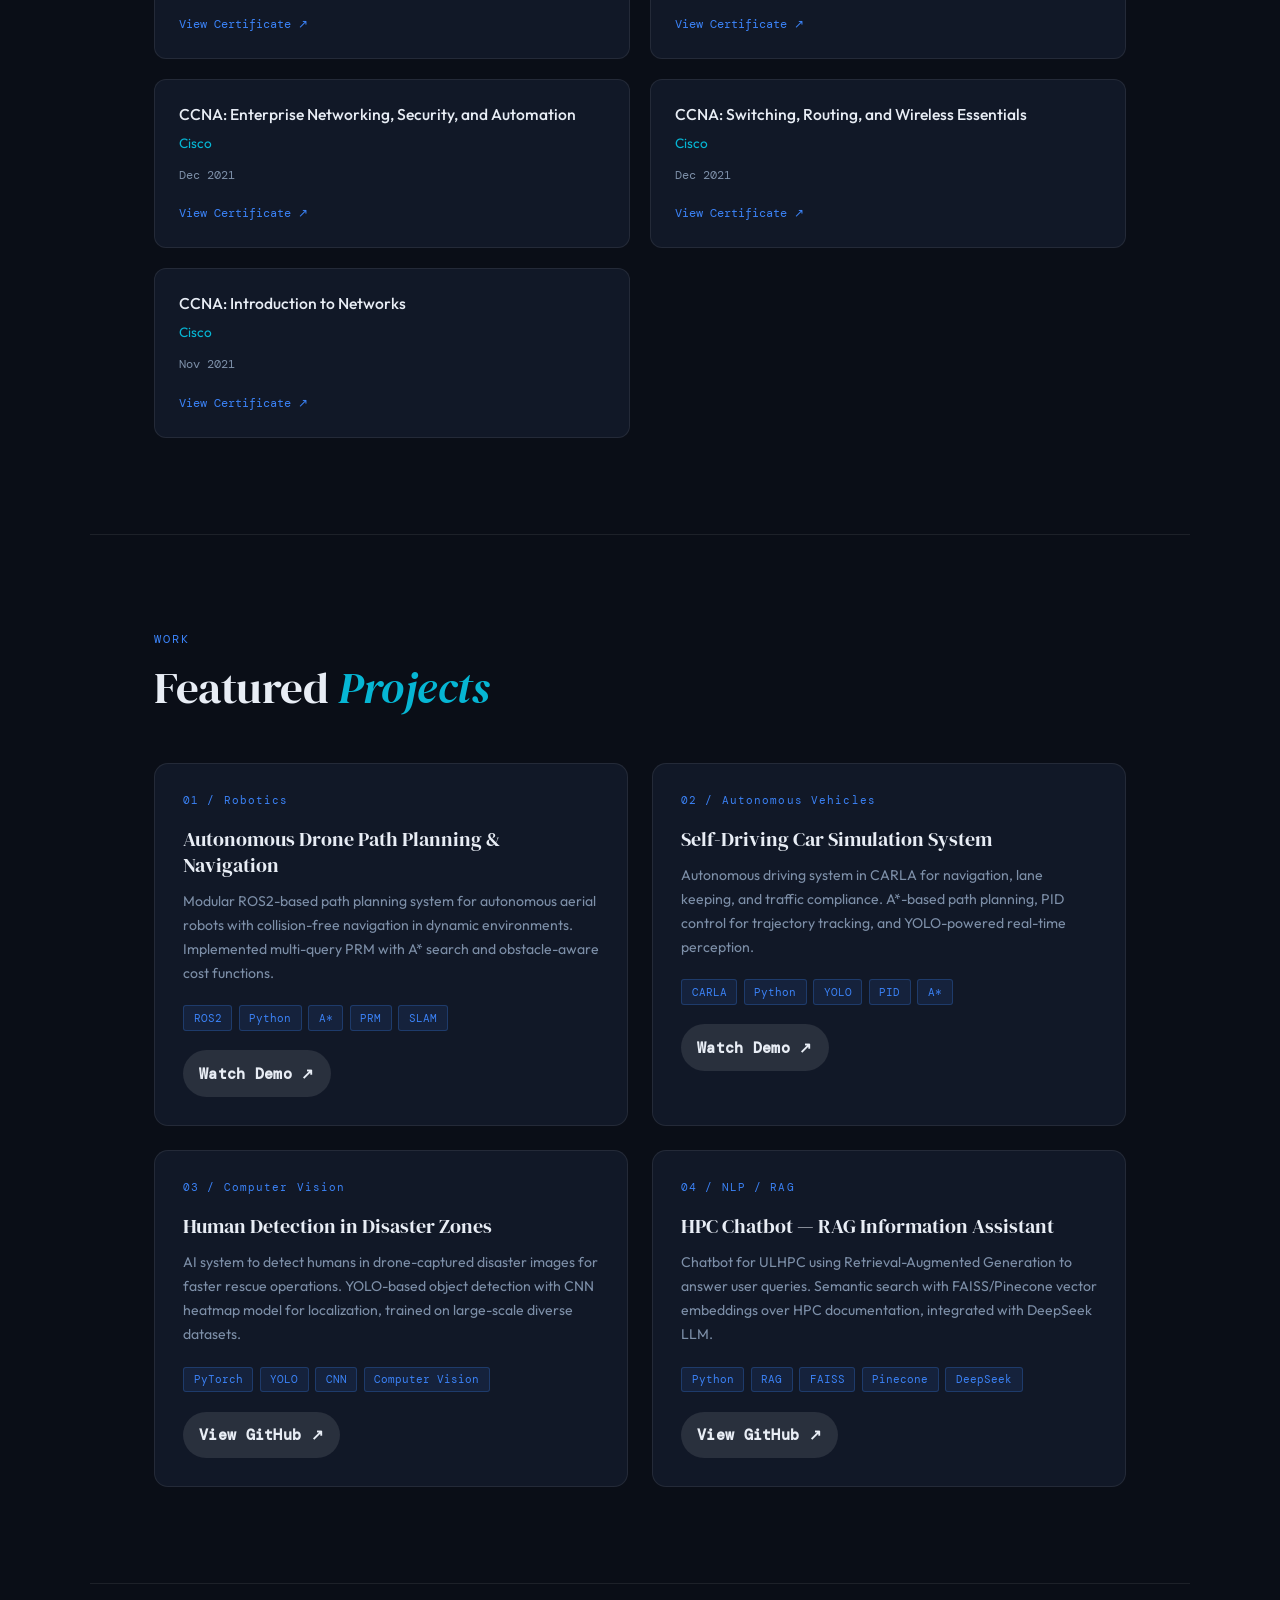
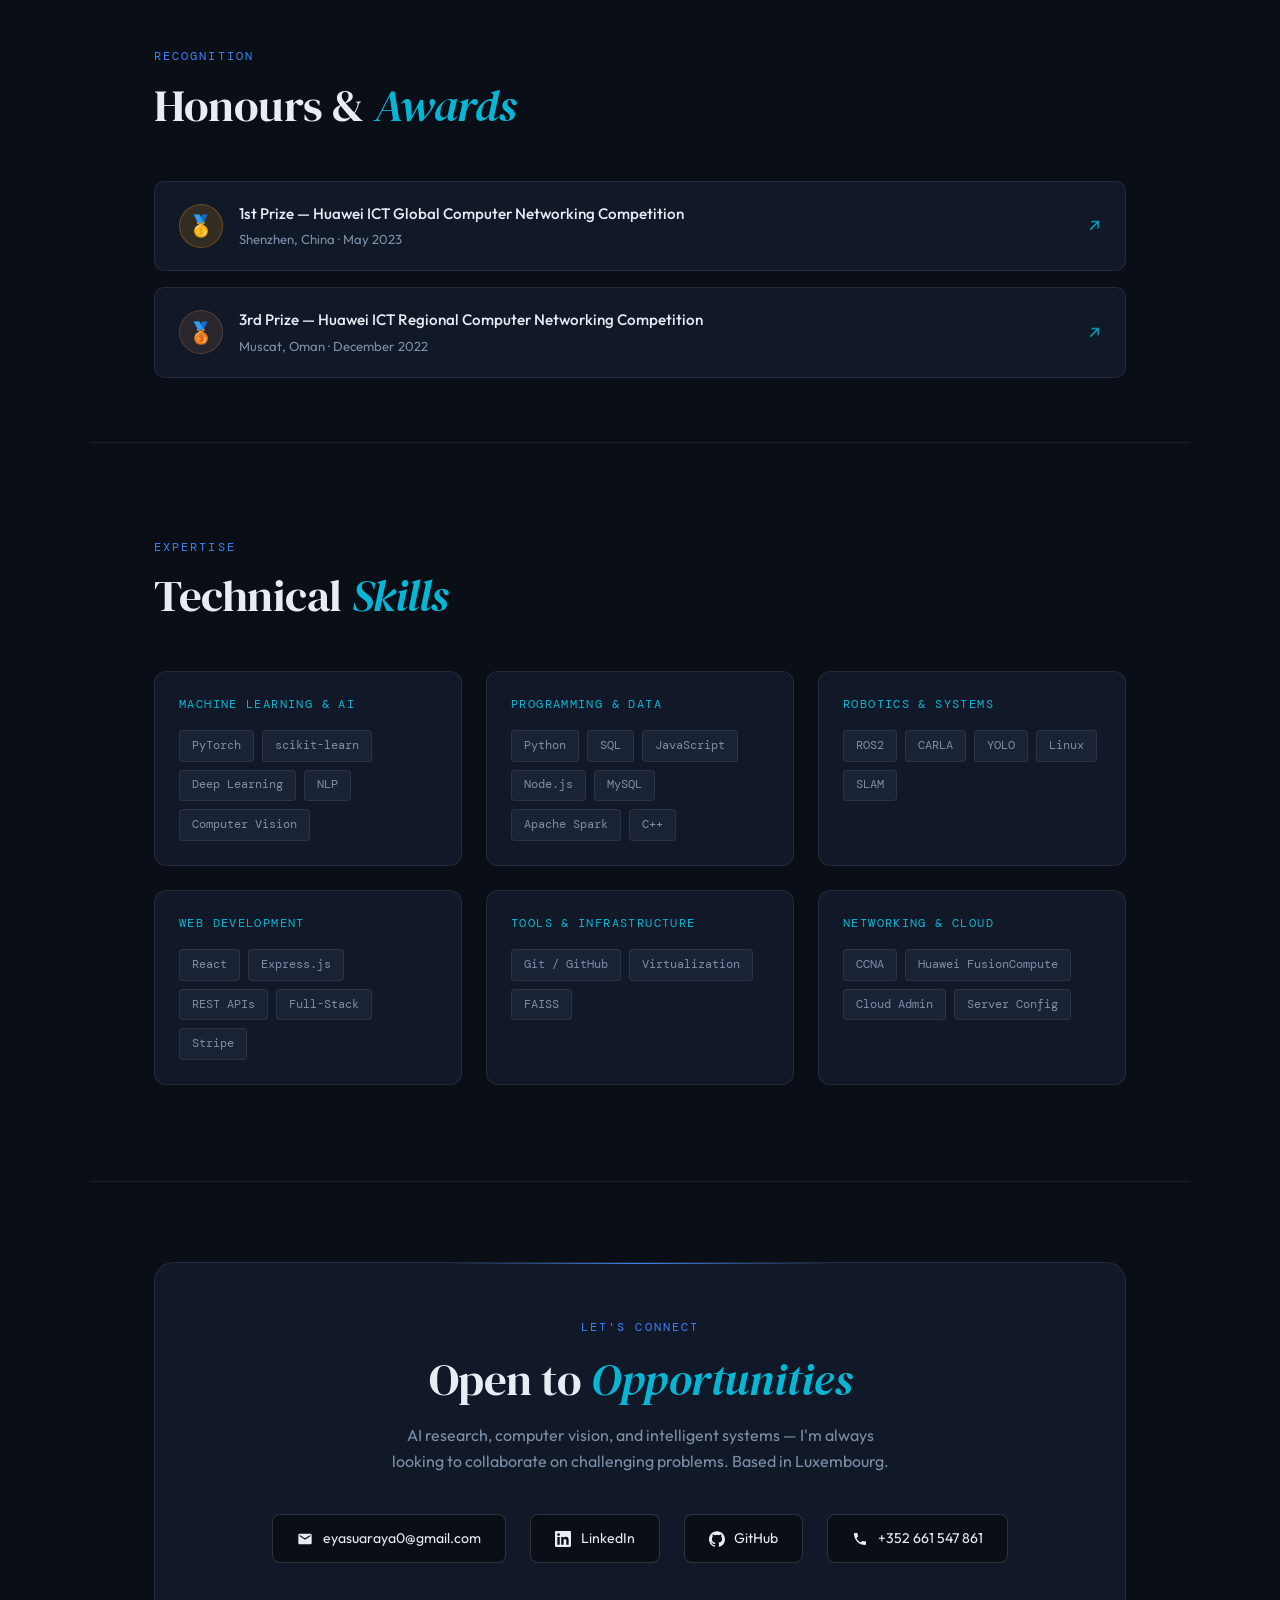
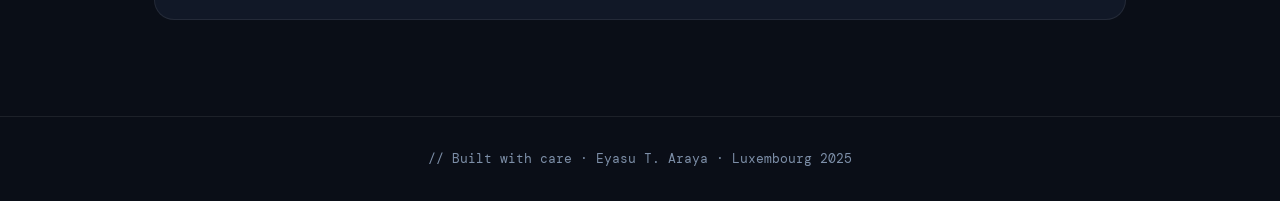
==== commit dd744d6f: "small changes" ====
--- a/index.html
+++ b/index.html
@@ -74,8 +74,8 @@
 
   <p class="masters-thesis-description">
     The thesis is about developing a compact 3D scene representation for realistic
-    simulation and novel-view rendering. It uses colored Gabor kernels to
-    better reconstruct fine textures and sharp details.
+    simulation and novel-view rendering.  Co-authored a paper on the proposed 3D Gaussian Splatting improvements, currently under review at a top-tier computer vision
+conference.
   </p>
 
   <div class="masters-thesis-details">
@@ -127,7 +127,7 @@
 </ul>
 </div>
 <div class="course-projects">
-<div class="course-section-title">Course Projects</div>
+<div class="course-section-title">Projects</div>
 <div class="course-projects-grid">
 <a class="project-thumbnail project-thumbnail-small media-video" href="https://www.youtube.com/watch?v=RzCq_UbDsGE" rel="noopener noreferrer" target="_blank">
 <img alt="Remote Controller ROS2 video thumbnail" src="https://img.youtube.com/vi/RzCq_UbDsGE/hqdefault.jpg"/>
@@ -196,7 +196,7 @@
 </ul>
 </div>
 <div class="course-project">
-<div class="course-section-title">Final Project</div>
+<div class="course-section-title">Projects</div>
 <a class="project-thumbnail media-video" href="https://www.youtube.com/watch?v=4uEzrLnhkl4" rel="noopener noreferrer" target="_blank">
 <img alt="Connected and Autonomous Vehicles project video thumbnail" src="https://img.youtube.com/vi/4uEzrLnhkl4/hqdefault.jpg"/>
 <div class="project-info">
@@ -231,7 +231,7 @@
 </ul>
 </div>
 <div class="course-project">
-<div class="course-section-title">Final Project</div>
+<div class="course-section-title">Projects</div>
 <!-- <a class="project-thumbnail" href="https://www.youtube.com/watch?v=YOUR_VIDEO_ID" target="_blank">
           <img src="https://img.youtube.com/vi/YOUR_VIDEO_ID/hqdefault.jpg" alt="Computer Vision final project video thumbnail">
           <div class="project-info">
@@ -583,7 +583,7 @@
 <span class="section-tag">Recognition</span>
 <h2>Honours &amp; <em>Awards</em></h2>
 <div class="awards-list">
-<a class="award-item" href="https://europa.eu/europass/eportfolio/screen/redirect-external?url=https%253A%252F%252Fgulfbusiness.com%252Fmuscat-hosts-the-regional-finale-of-huawei-ict-competition-middle-east-2022%252F" rel="noopener noreferrer" target="_blank">
+<a class="award-item" href="https://gulfbusiness.com/en/2022/brand-view/muscat-hosts-the-regional-finale-of-huawei-ict-competition-middle-east-2022/">
 <div class="award-medal gold">🥇</div>
 <div>
 <div class="award-title">1st Prize — Huawei ICT Global Computer Networking Competition</div>
@@ -591,7 +591,7 @@
 </div>
 <span class="award-arrow">↗</span>
 </a>
-<a class="award-item" href="https://europa.eu/europass/eportfolio/screen/redirect-external?url=https%253A%252F%252Fgulfbusiness.com%252Fmuscat-hosts-the-regional-finale-of-huawei-ict-competition-middle-east-2022%252F" rel="noopener noreferrer" target="_blank">
+<a class="award-item" href="https://gulfbusiness.com/en/2022/brand-view/muscat-hosts-the-regional-finale-of-huawei-ict-competition-middle-east-2022/">
 <div class="award-medal bronze">🥉</div>
 <div>
 <div class="award-title">3rd Prize — Huawei ICT Regional Computer Networking Competition</div>
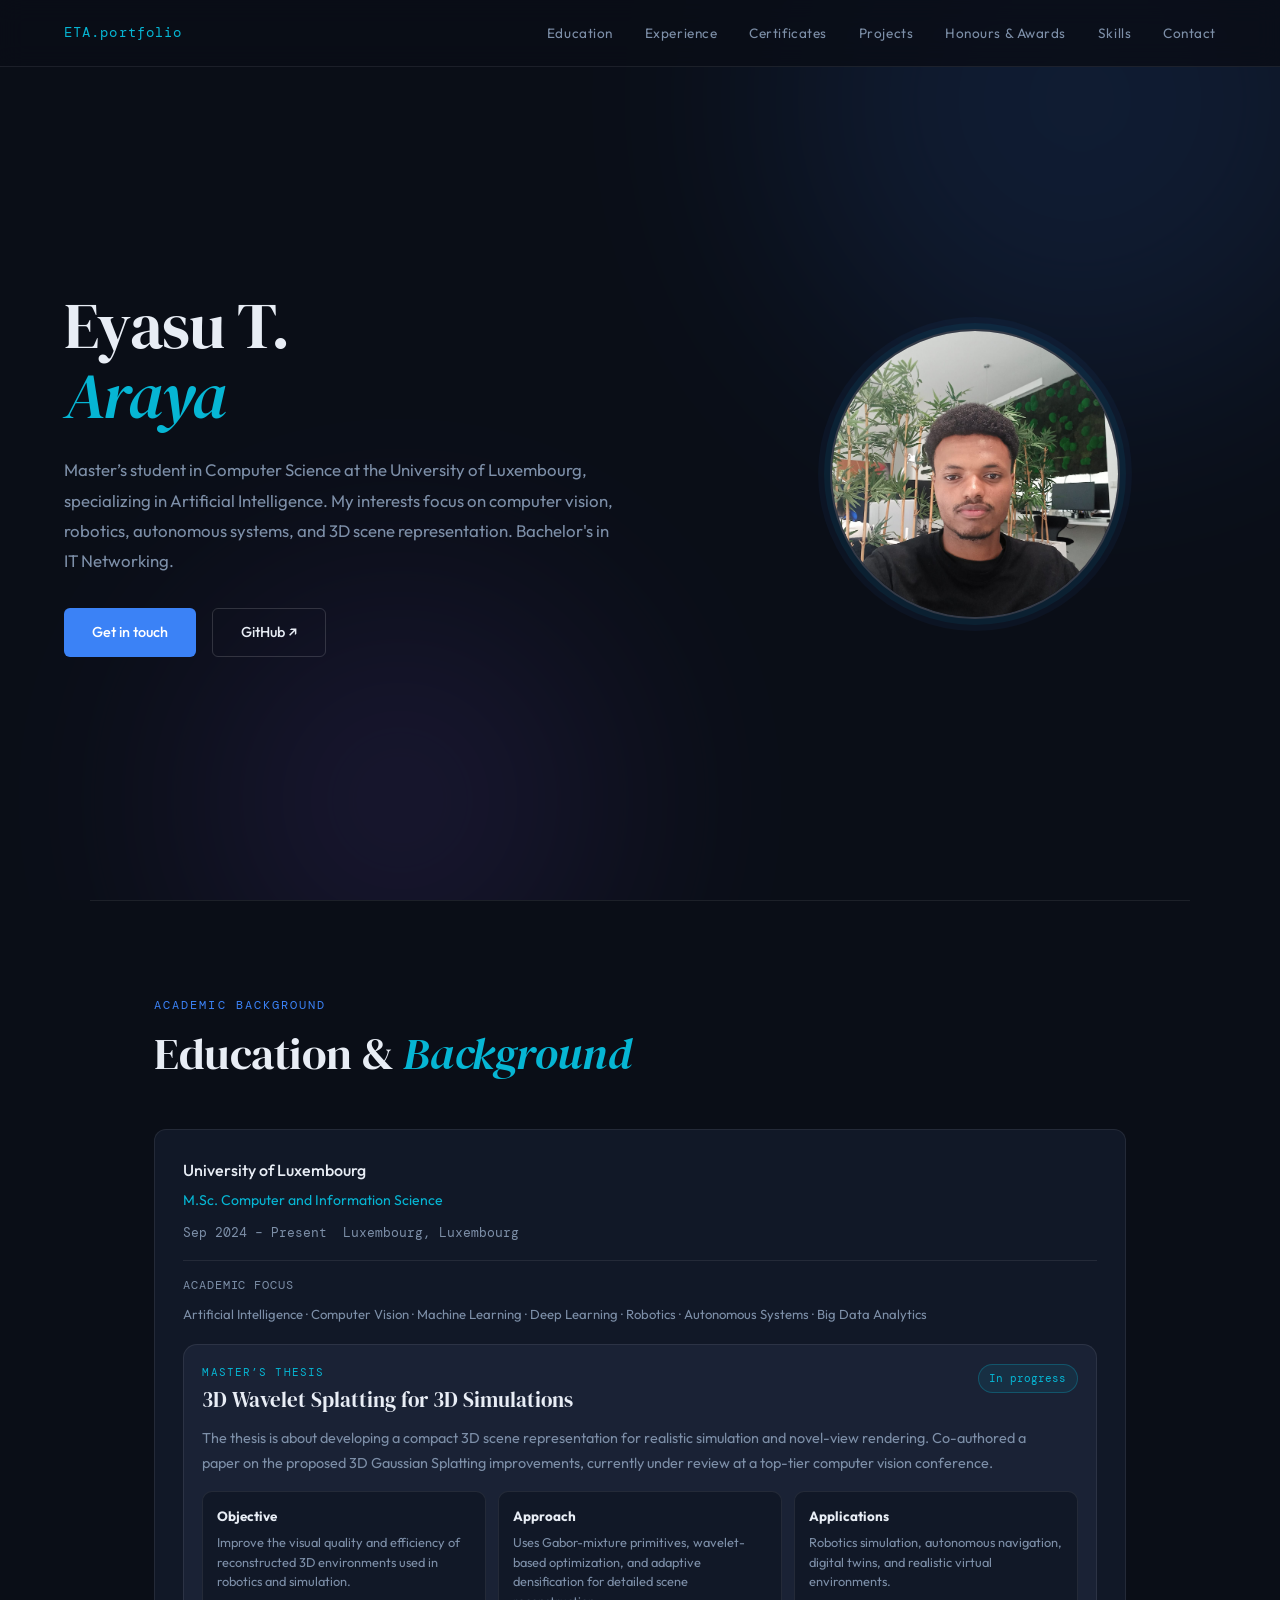
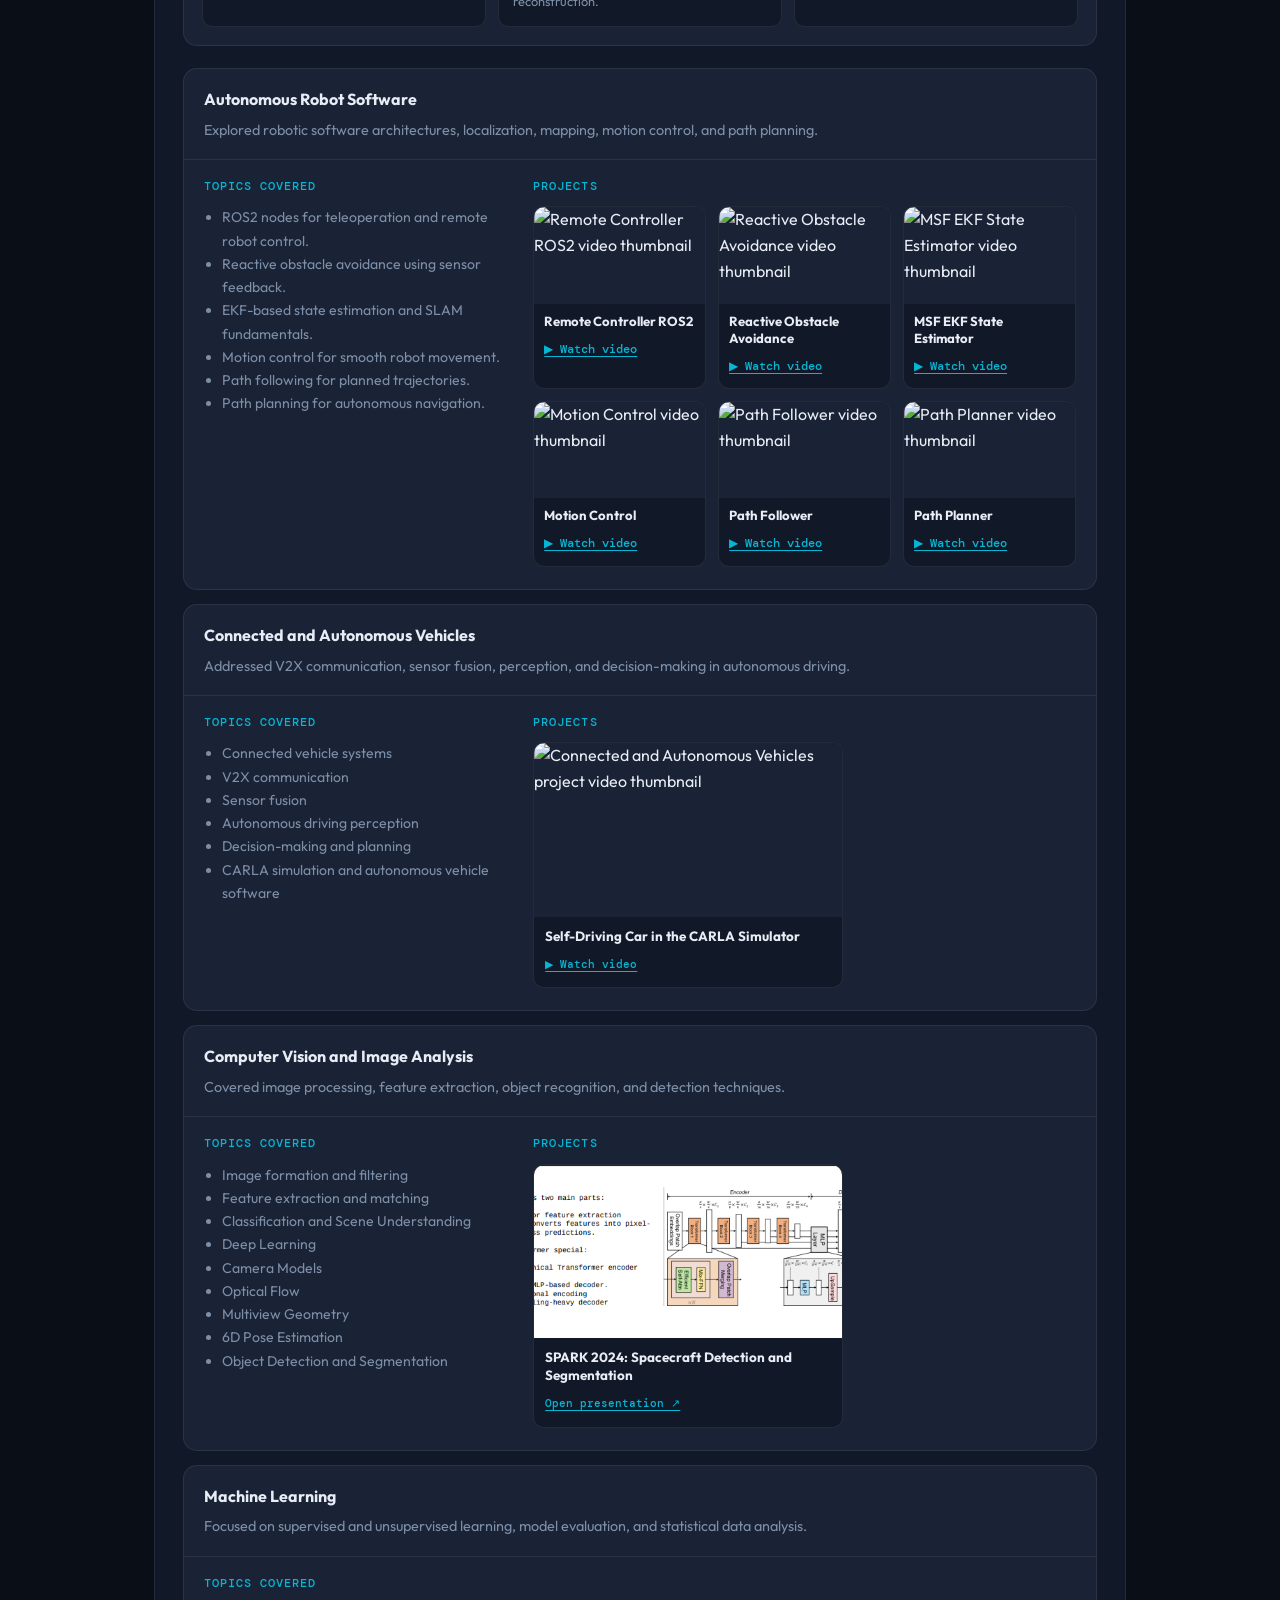
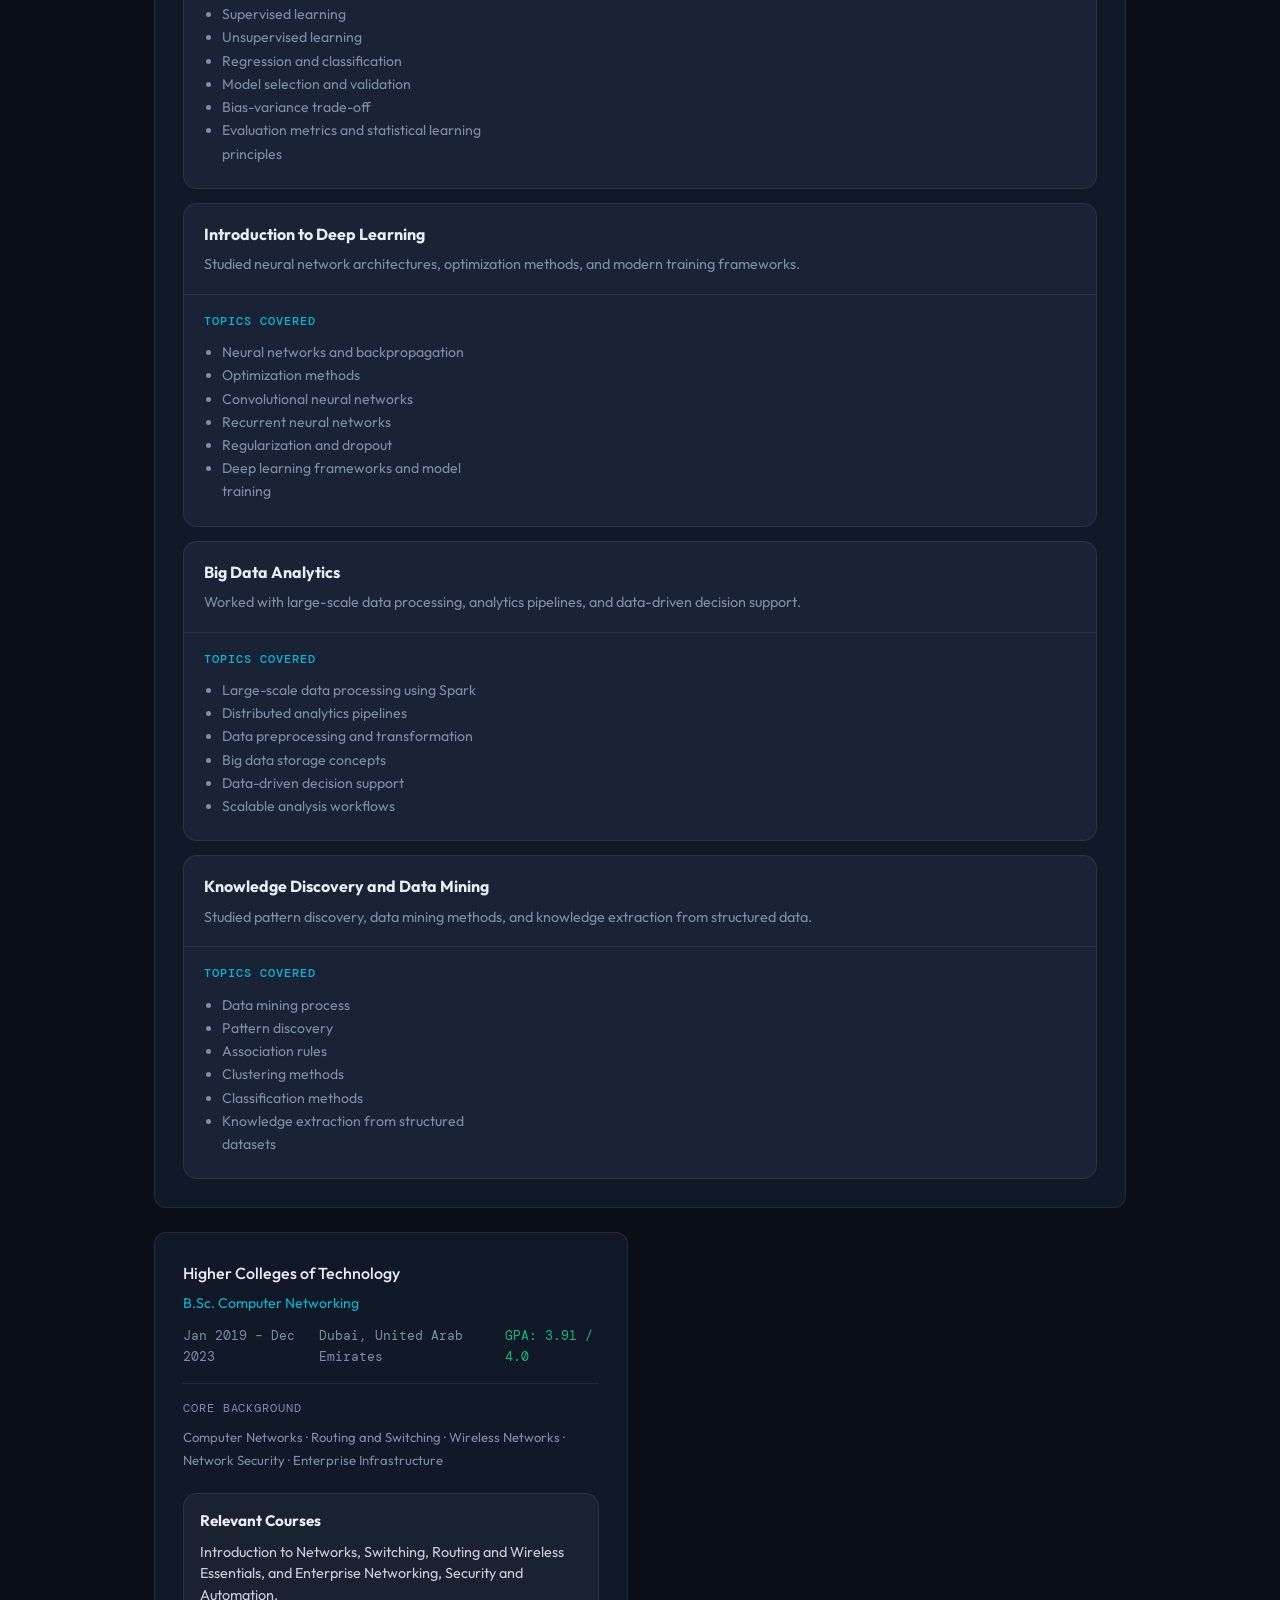
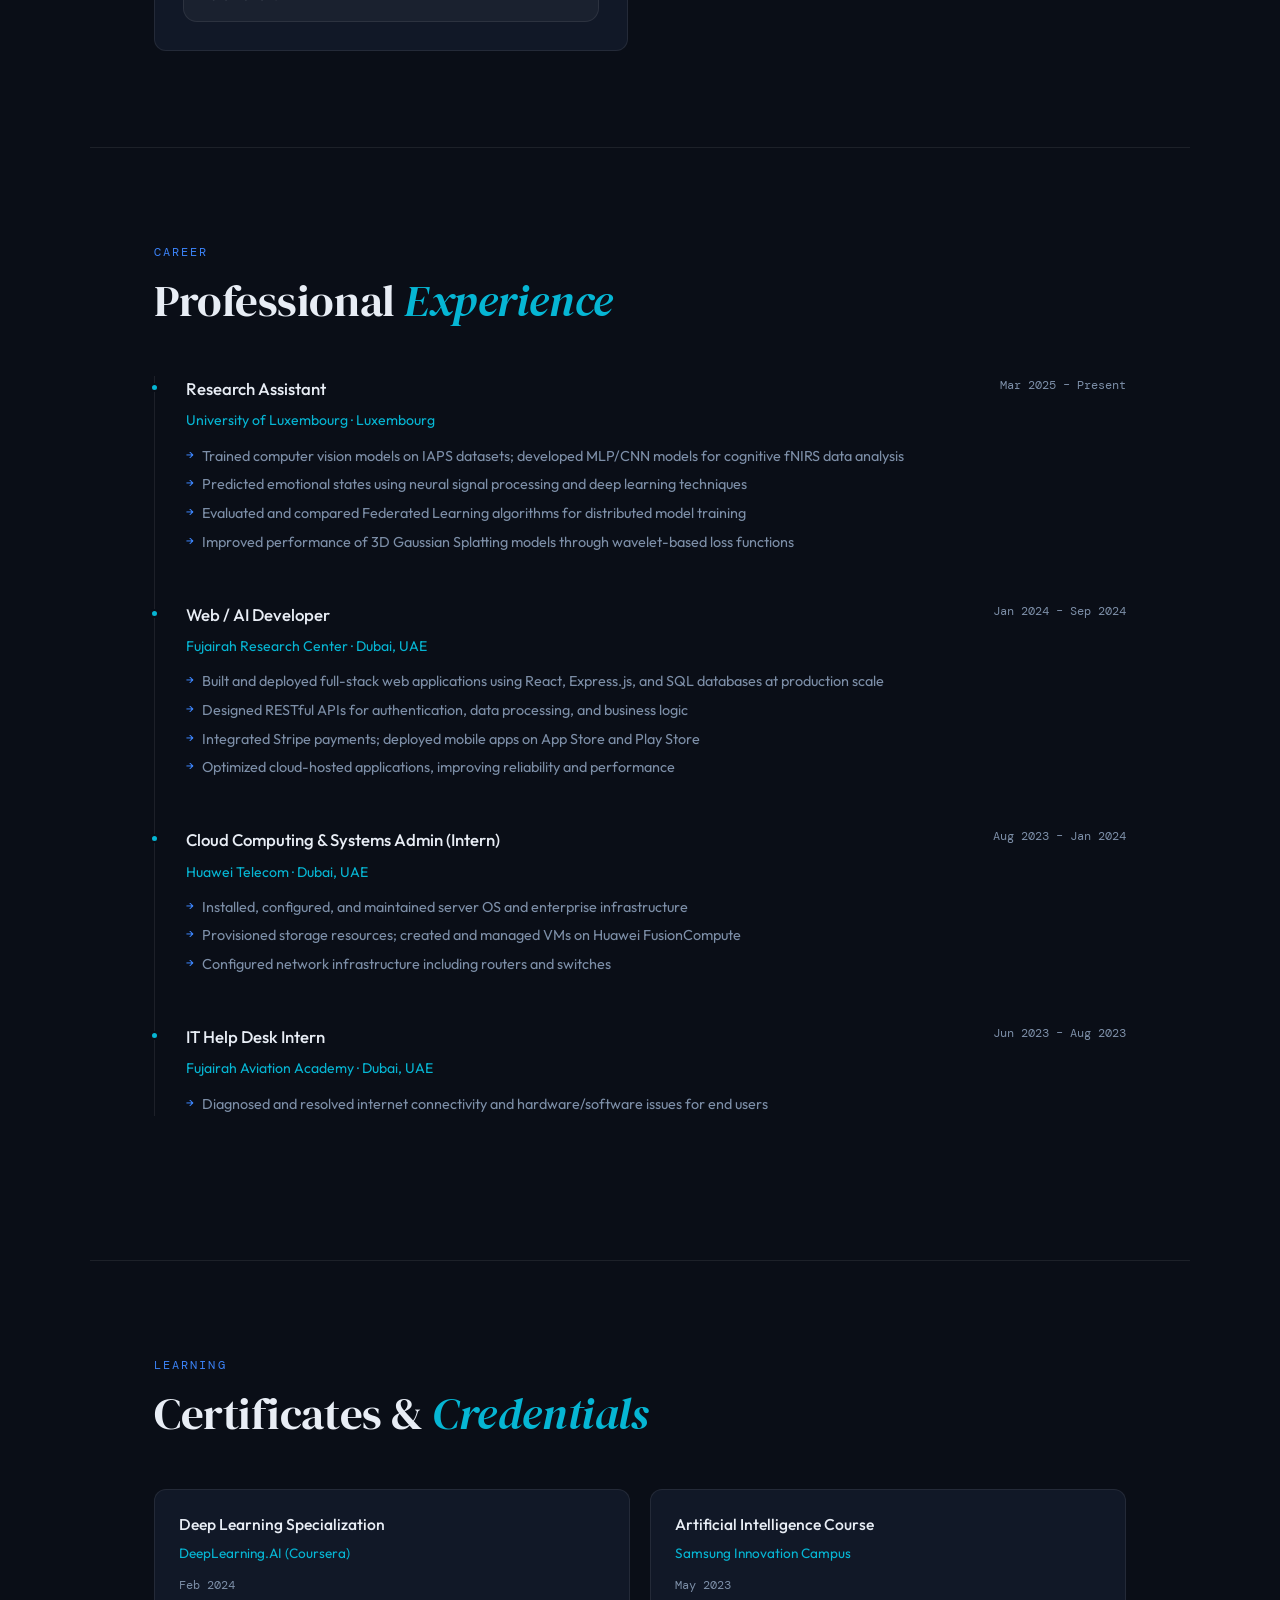
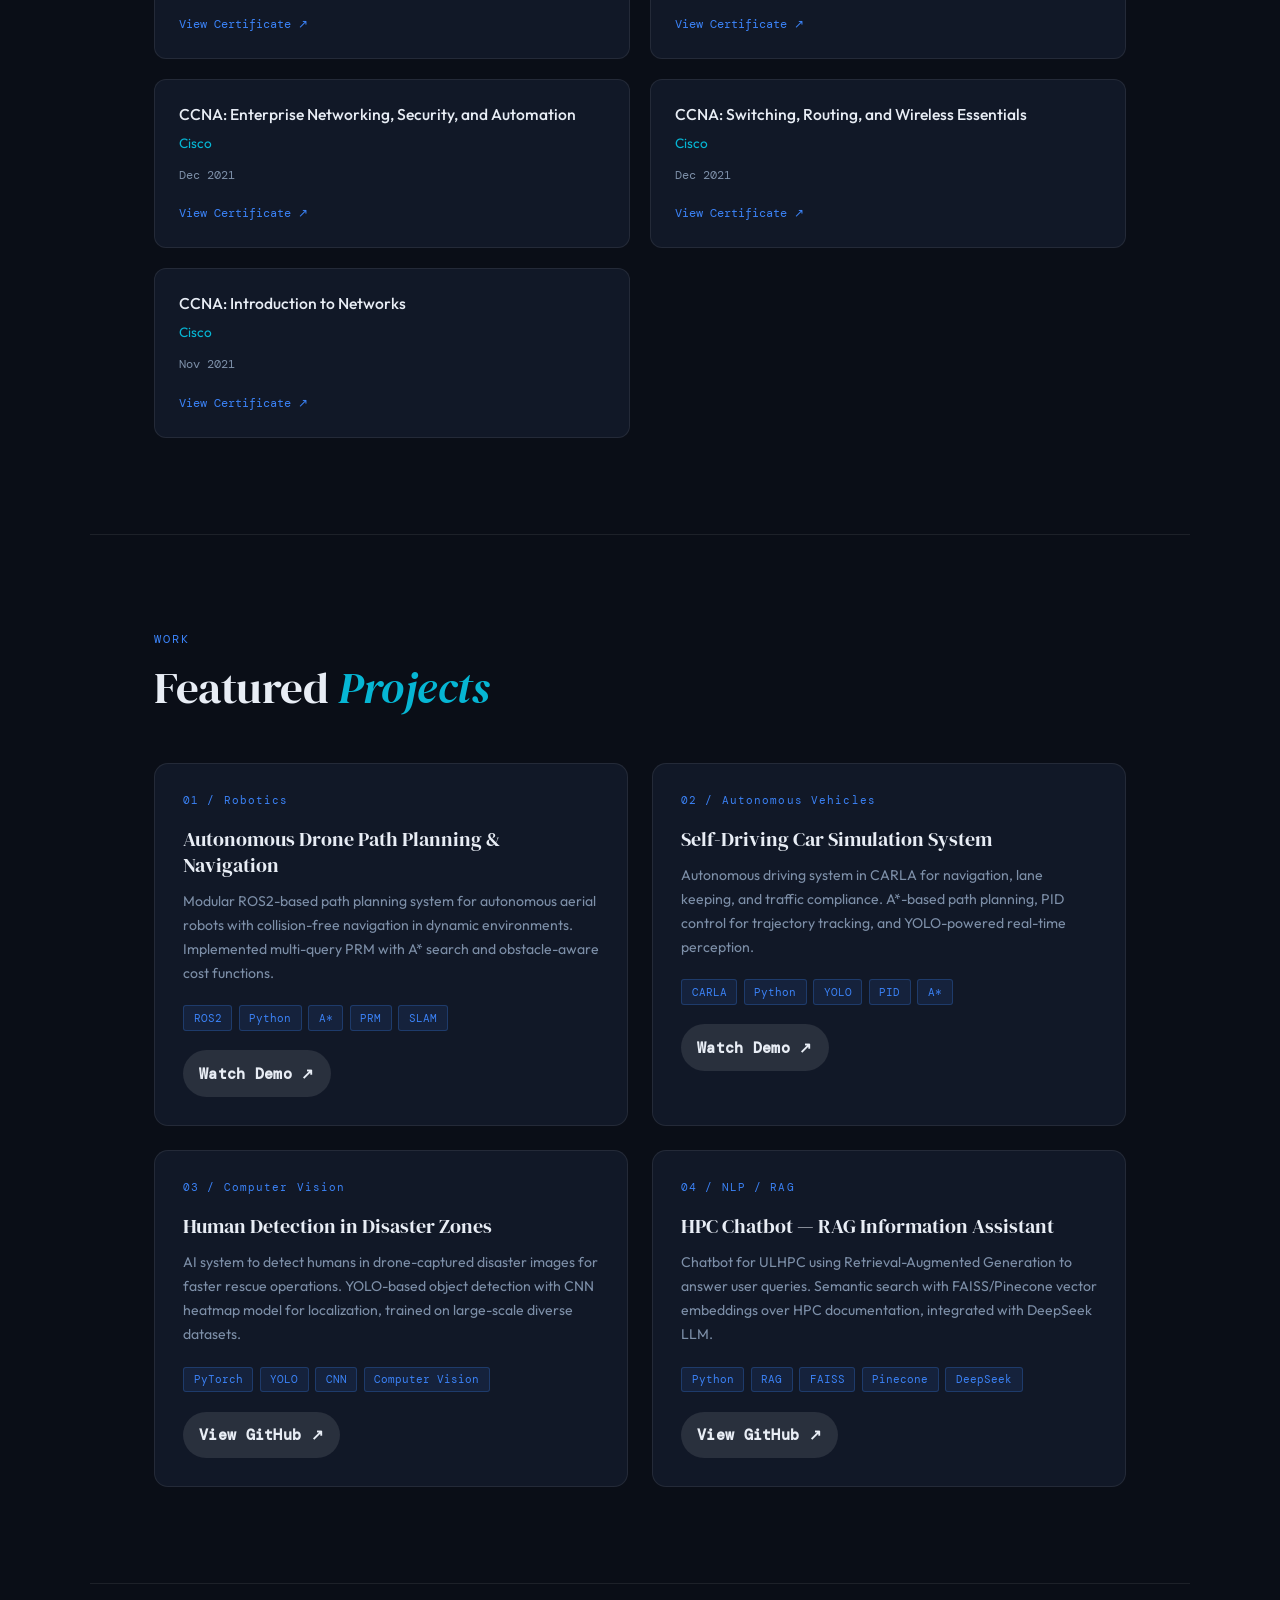
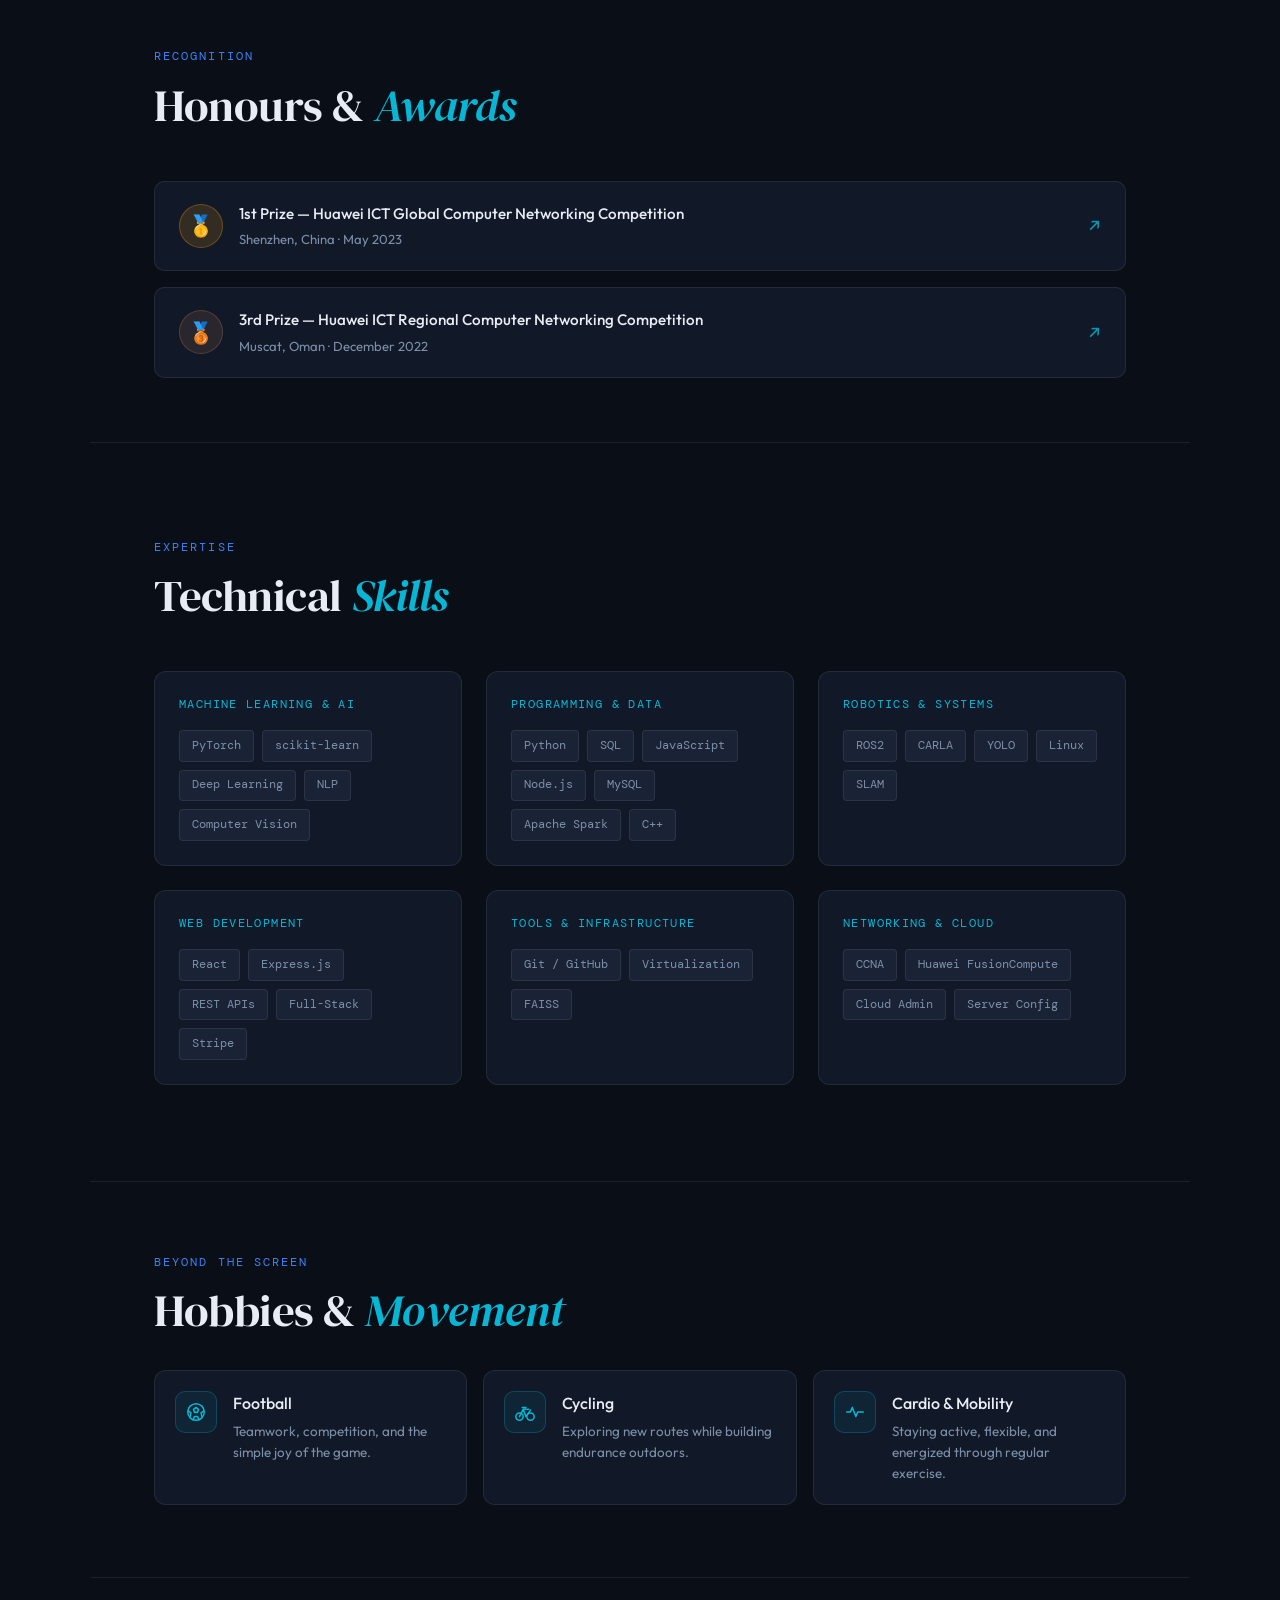
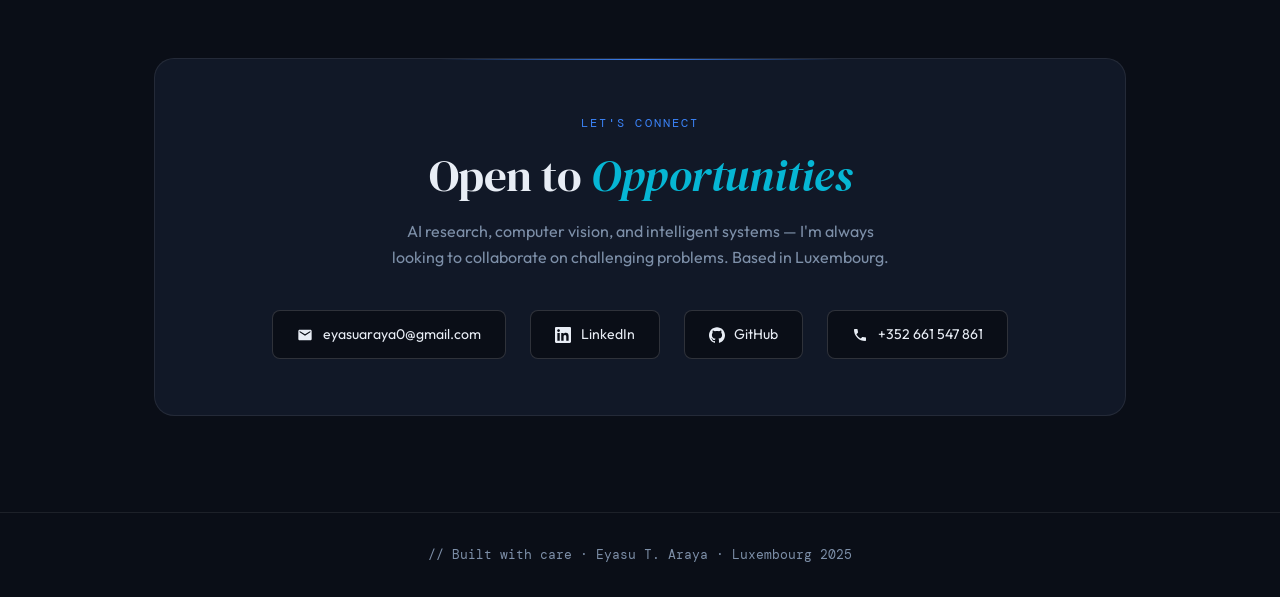
==== commit c83ddcc7: "small changes" ====
--- a/index.html
+++ b/index.html
@@ -665,6 +665,40 @@
 <span class="tag">Server Config</span>
 </div>
 </div>
+</div>
+</section>
+<div class="divider"></div>
+<section class="fade-in hobbies-section" id="hobbies">
+<span class="section-tag">Beyond the Screen</span>
+<h2>Hobbies &amp; <em>Movement</em></h2>
+<div class="hobbies-grid">
+<article class="hobby-card">
+<div class="hobby-icon" aria-hidden="true">
+<svg viewBox="0 0 24 24"><circle cx="12" cy="12" r="9"></circle><path d="m9.2 9.1 2.8-2 2.8 2-1.1 3.3h-3.4L9.2 9.1Zm-5.7 1.7 3 2.2-.8 3.5m14.8-5.7-3 2.2.8 3.5M9 20.5l1.2-3.5h3.6l1.2 3.5"></path></svg>
+</div>
+<div>
+<h3>Football</h3>
+<p>Teamwork, competition, and the simple joy of the game.</p>
+</div>
+</article>
+<article class="hobby-card">
+<div class="hobby-icon" aria-hidden="true">
+<svg viewBox="0 0 24 24"><circle cx="6" cy="17" r="4"></circle><circle cx="18" cy="17" r="4"></circle><path d="m6 17 4-8 3 8 5-7M9 7h4m-3 2h6"></path></svg>
+</div>
+<div>
+<h3>Cycling</h3>
+<p>Exploring new routes while building endurance outdoors.</p>
+</div>
+</article>
+<article class="hobby-card">
+<div class="hobby-icon" aria-hidden="true">
+<svg viewBox="0 0 24 24"><path d="M3 12h4l2-5 4 10 2-5h6"></path></svg>
+</div>
+<div>
+<h3>Cardio &amp; Mobility</h3>
+<p>Staying active, flexible, and energized through regular exercise.</p>
+</div>
+</article>
 </div>
 </section>
 <div class="divider"></div>
--- a/style.css
+++ b/style.css
@@ -1687,3 +1687,77 @@
     grid-template-columns: 1fr;
   }
 }
+
+/* Hobbies */
+.hobbies-section {
+  padding-top: 4.5rem;
+  padding-bottom: 4.5rem;
+}
+
+.hobbies-section h2 {
+  margin-bottom: 2rem;
+}
+
+.hobbies-grid {
+  display: grid;
+  grid-template-columns: repeat(3, minmax(0, 1fr));
+  gap: 1rem;
+}
+
+.hobby-card {
+  display: flex;
+  align-items: flex-start;
+  gap: 1rem;
+  padding: 1.25rem;
+  border: 1px solid var(--border);
+  border-radius: 12px;
+  background: var(--surface);
+  transition: transform 0.2s ease, border-color 0.2s ease;
+}
+
+.hobby-card:hover {
+  transform: translateY(-3px);
+  border-color: var(--border2);
+}
+
+.hobby-icon {
+  display: grid;
+  flex: 0 0 42px;
+  width: 42px;
+  height: 42px;
+  place-items: center;
+  border: 1px solid rgba(6, 182, 212, 0.25);
+  border-radius: 10px;
+  background: rgba(6, 182, 212, 0.08);
+  color: var(--accent2);
+}
+
+.hobby-icon svg {
+  width: 22px;
+  height: 22px;
+  fill: none;
+  stroke: currentColor;
+  stroke-width: 1.7;
+  stroke-linecap: round;
+  stroke-linejoin: round;
+}
+
+.hobby-card h3 {
+  margin: 0 0 0.3rem;
+  color: var(--text);
+  font-size: 1rem;
+  font-weight: 500;
+}
+
+.hobby-card p {
+  margin: 0;
+  color: var(--muted);
+  font-size: 0.84rem;
+  line-height: 1.55;
+}
+
+@media (max-width: 760px) {
+  .hobbies-grid {
+    grid-template-columns: 1fr;
+  }
+}
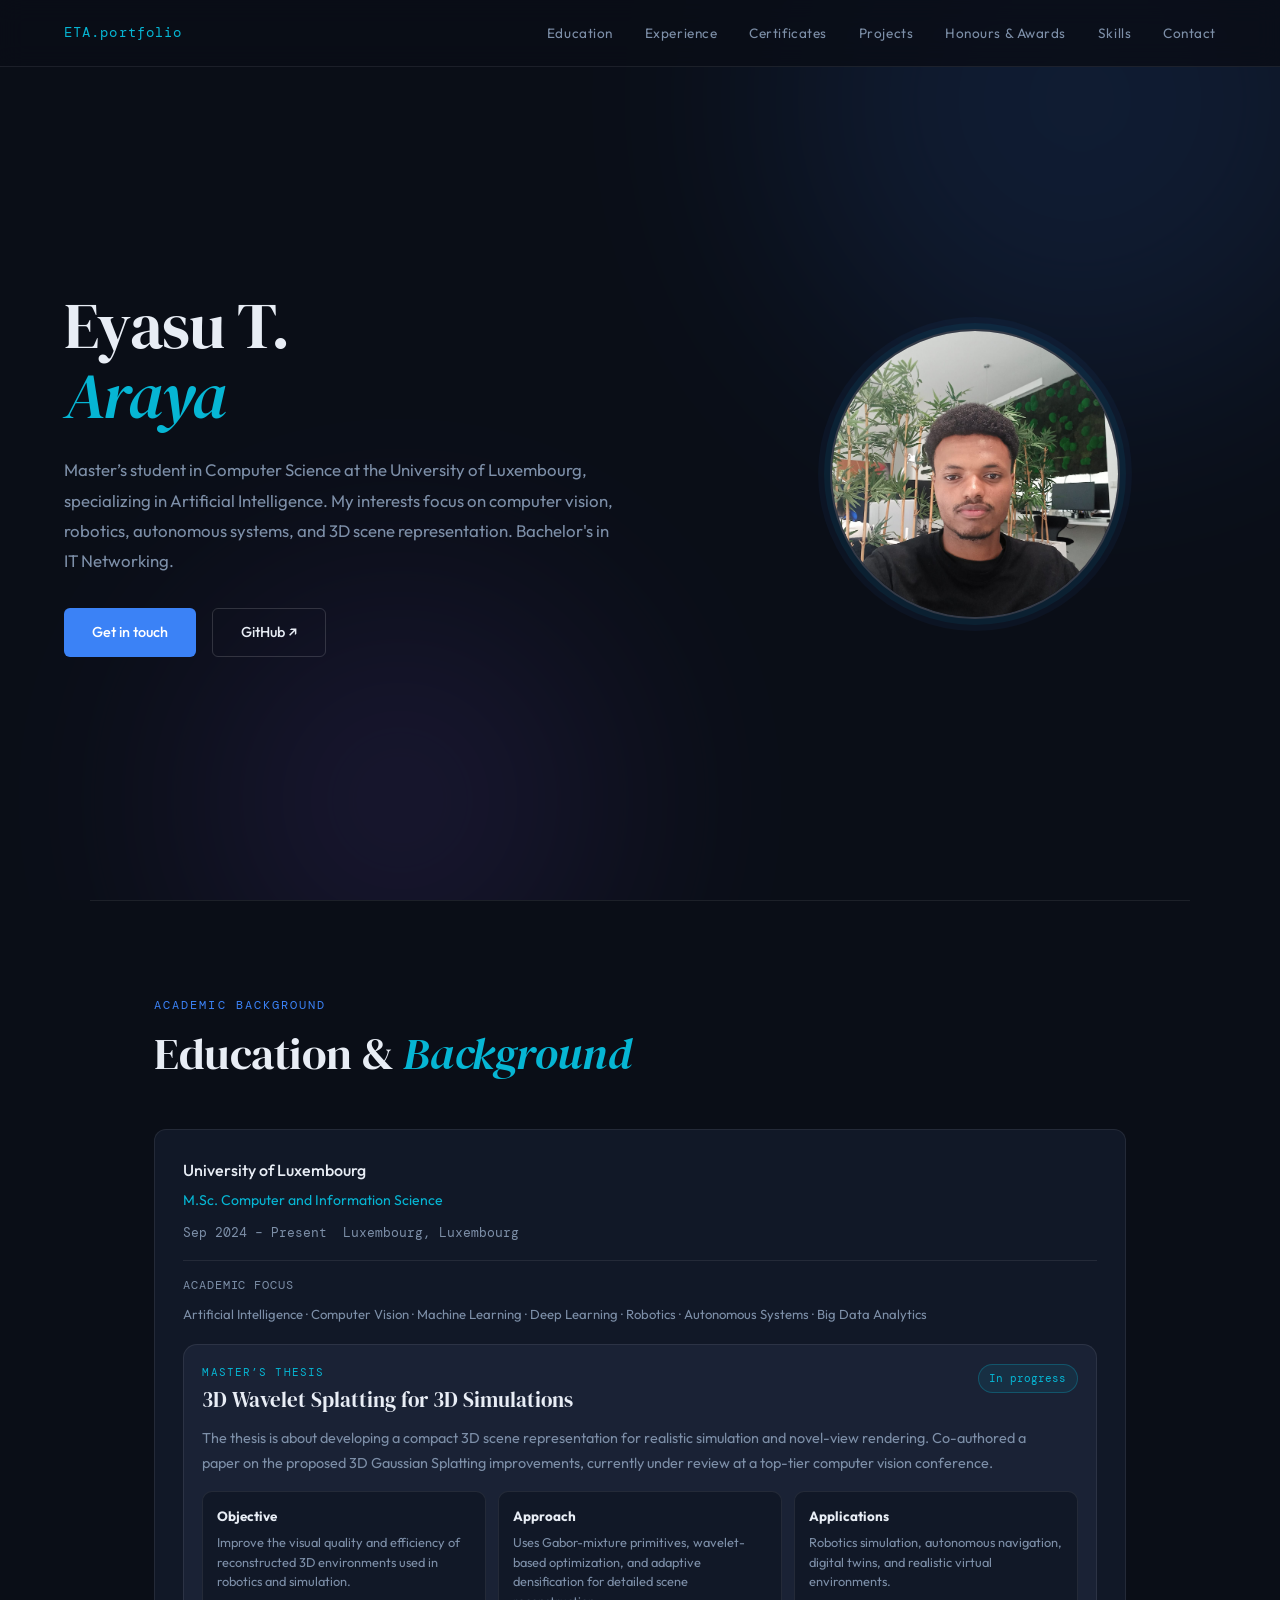
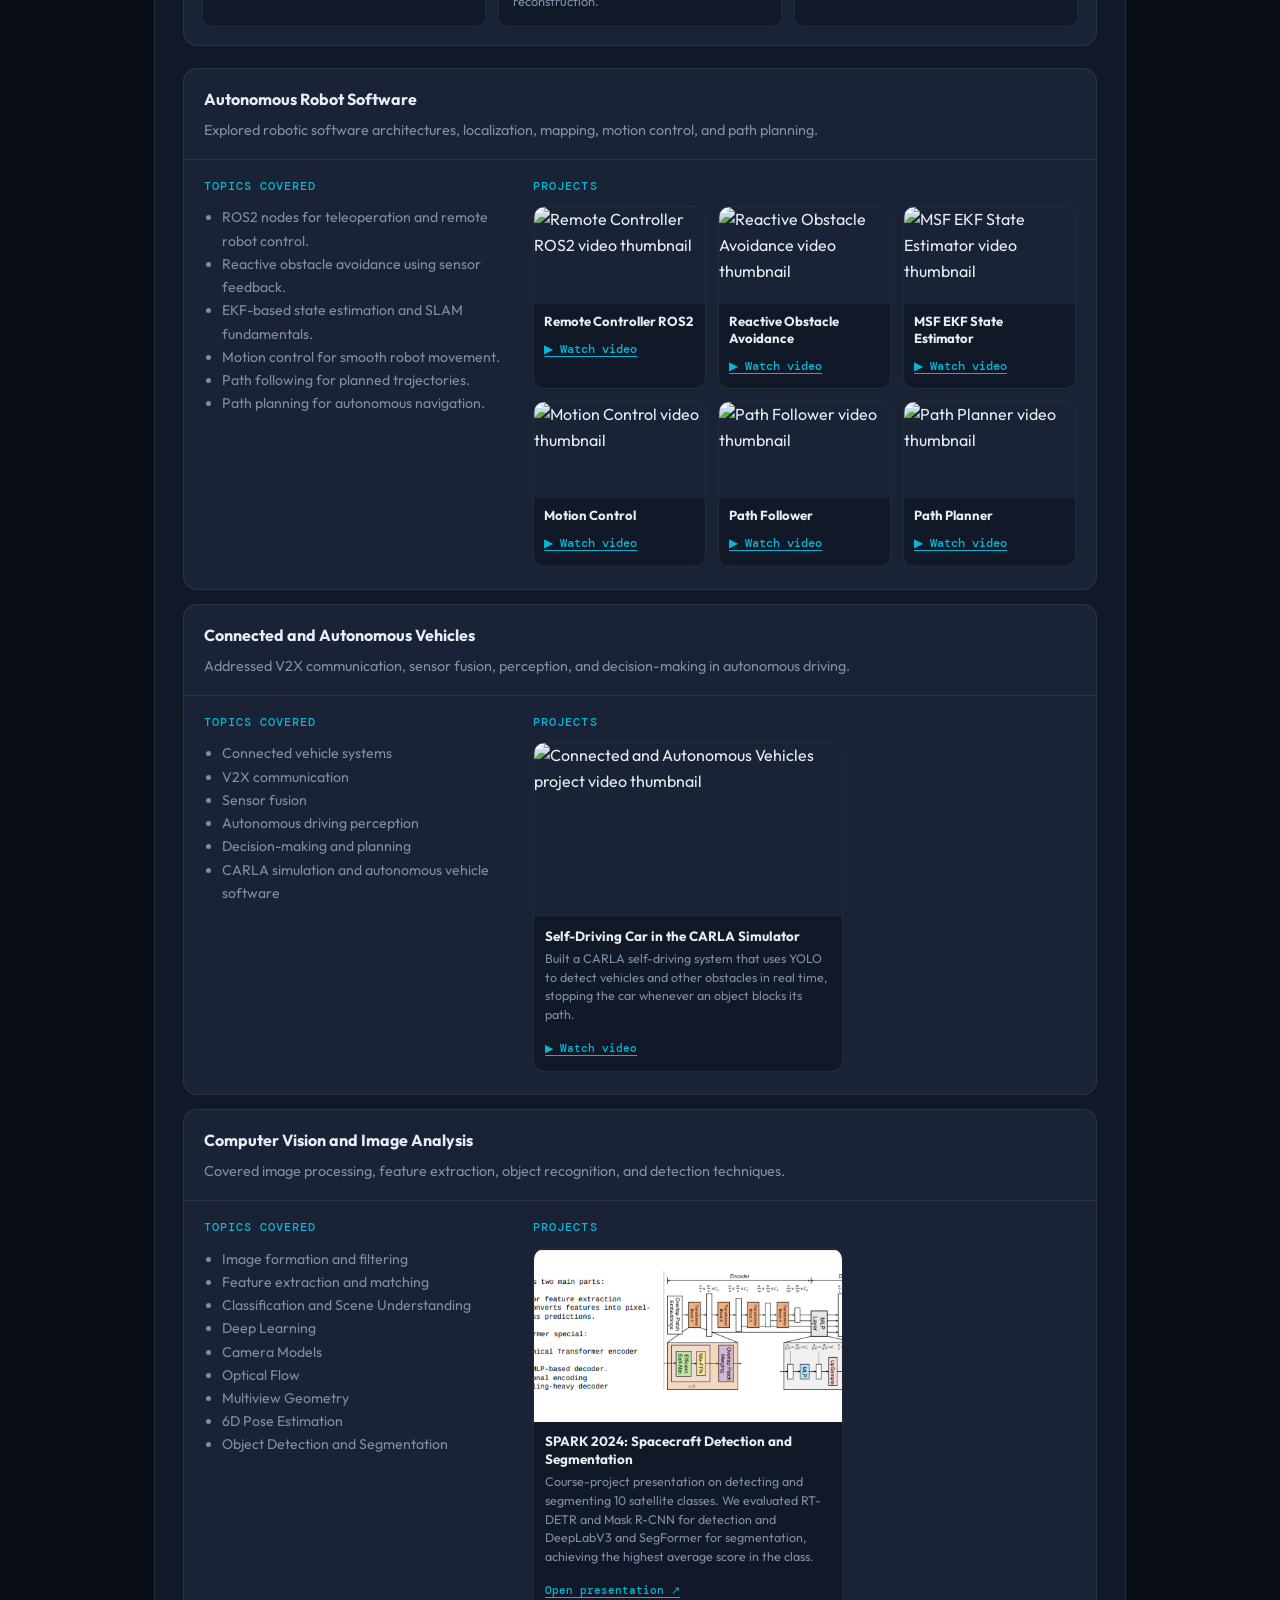
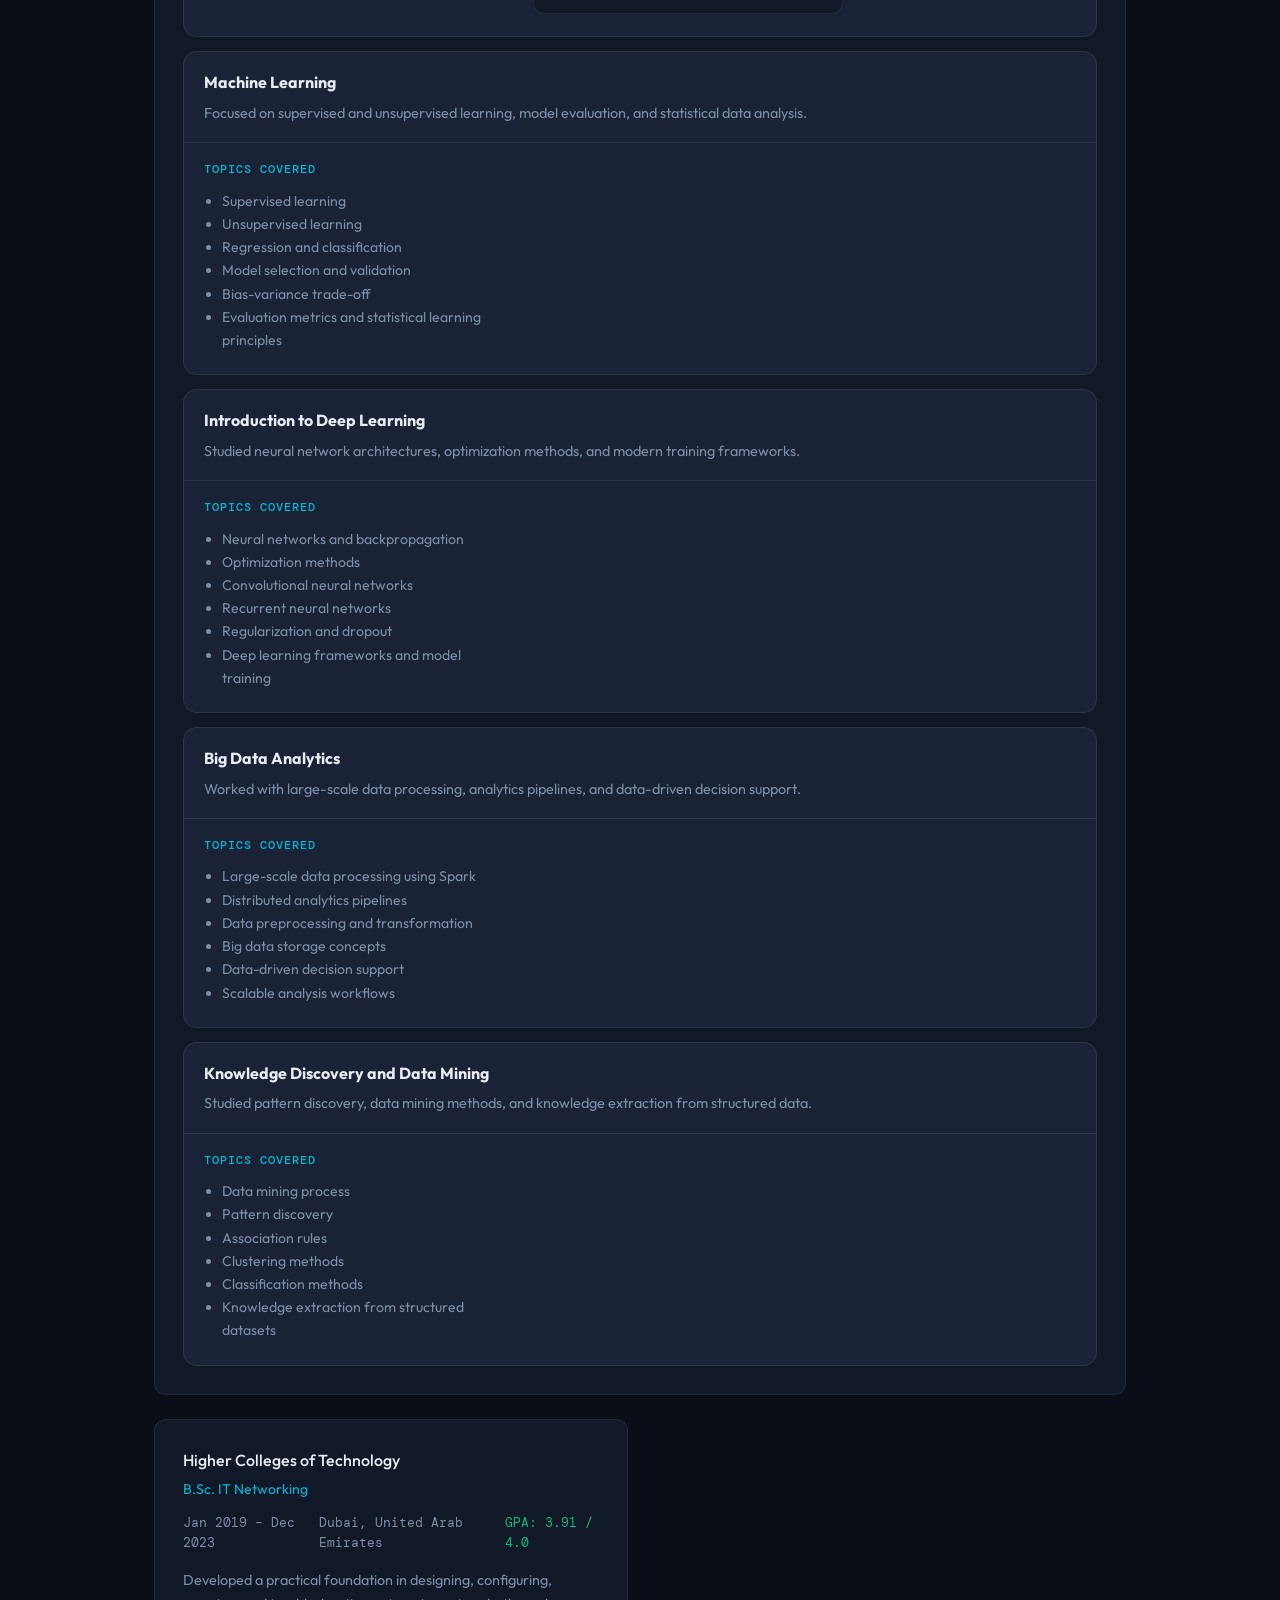
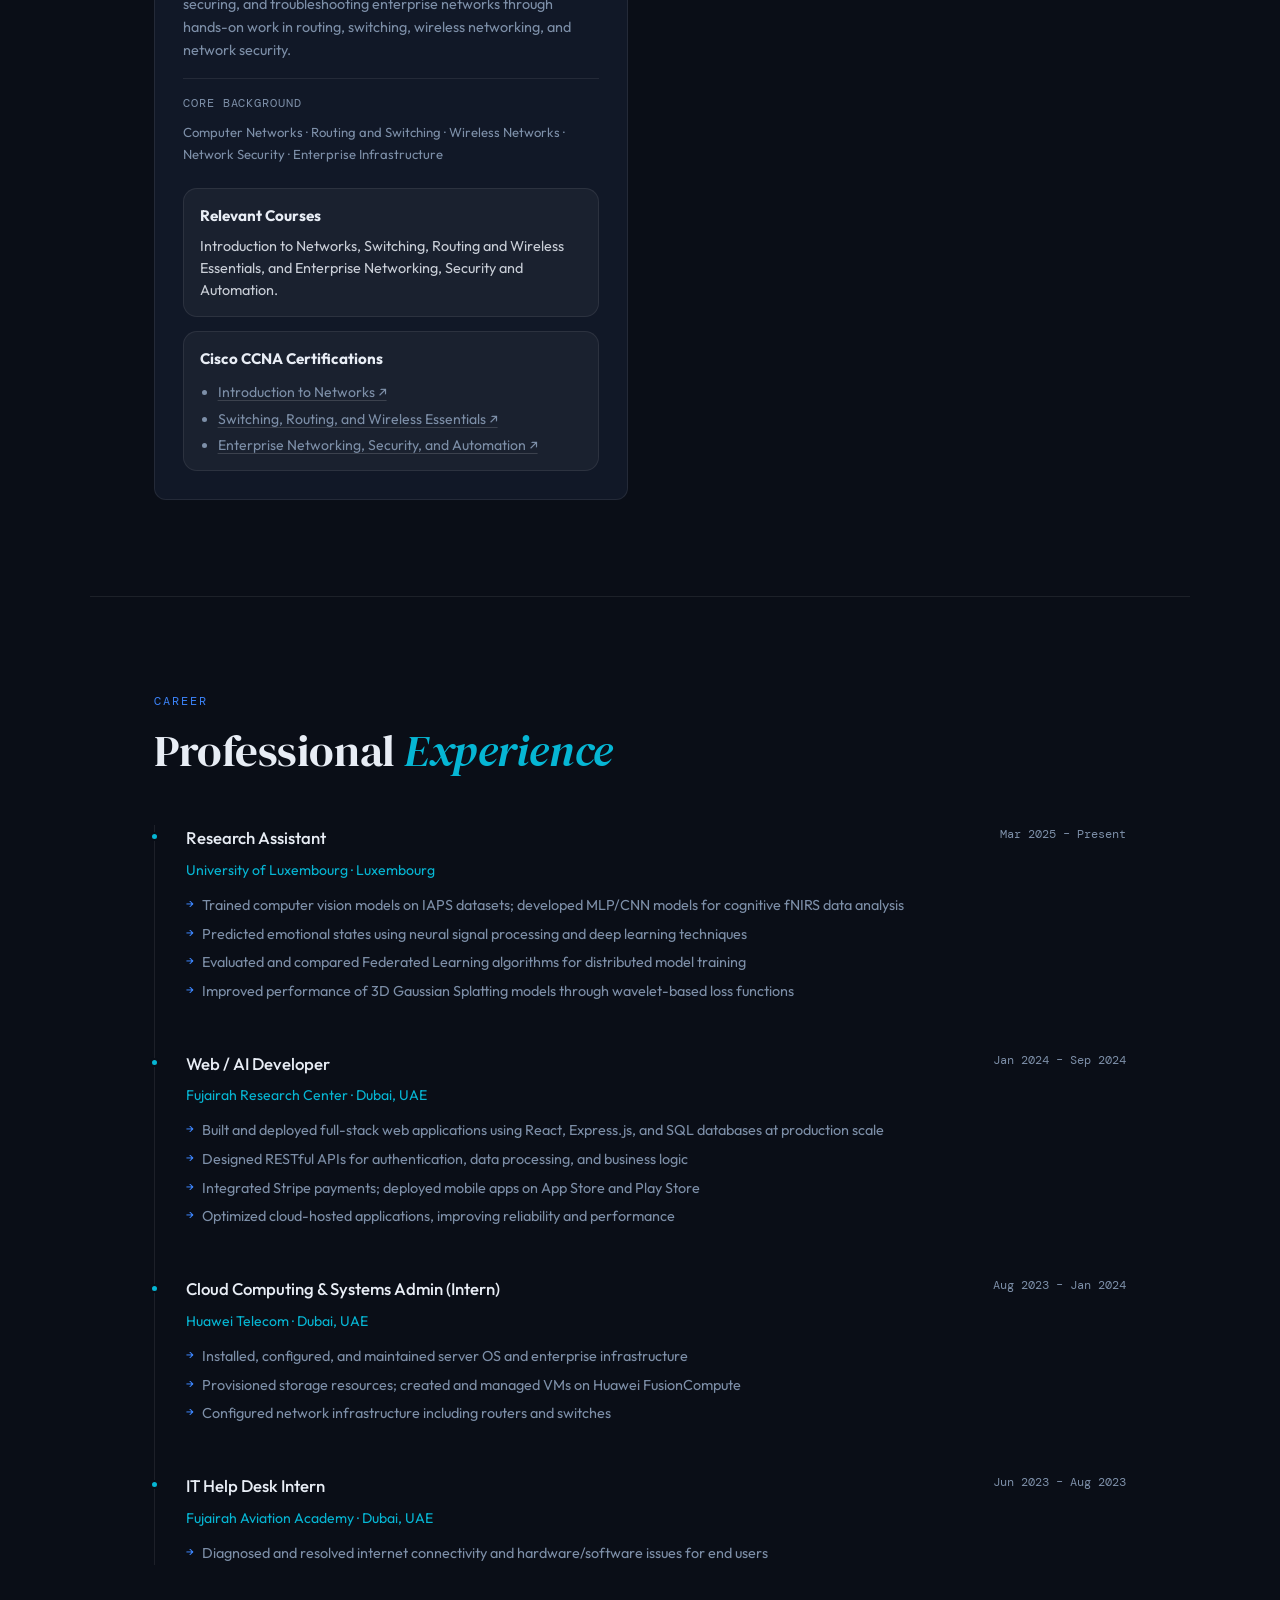
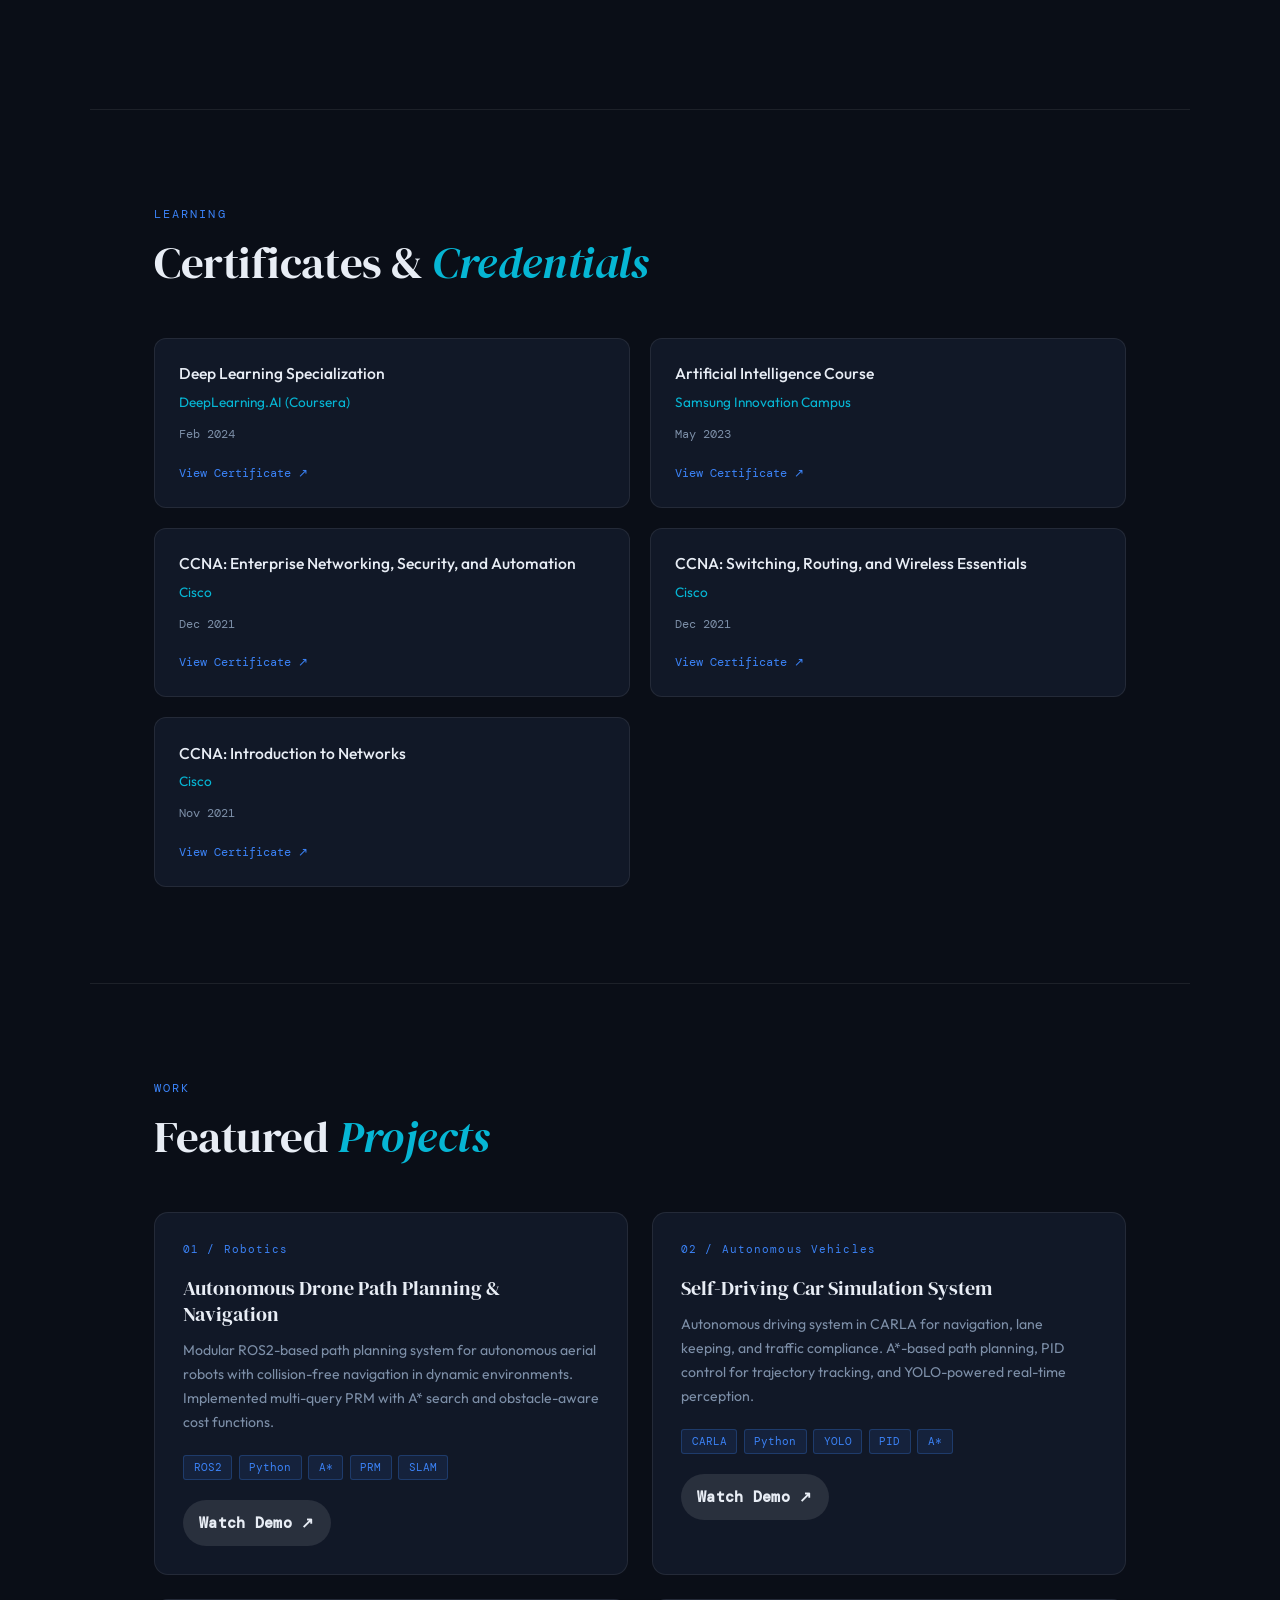
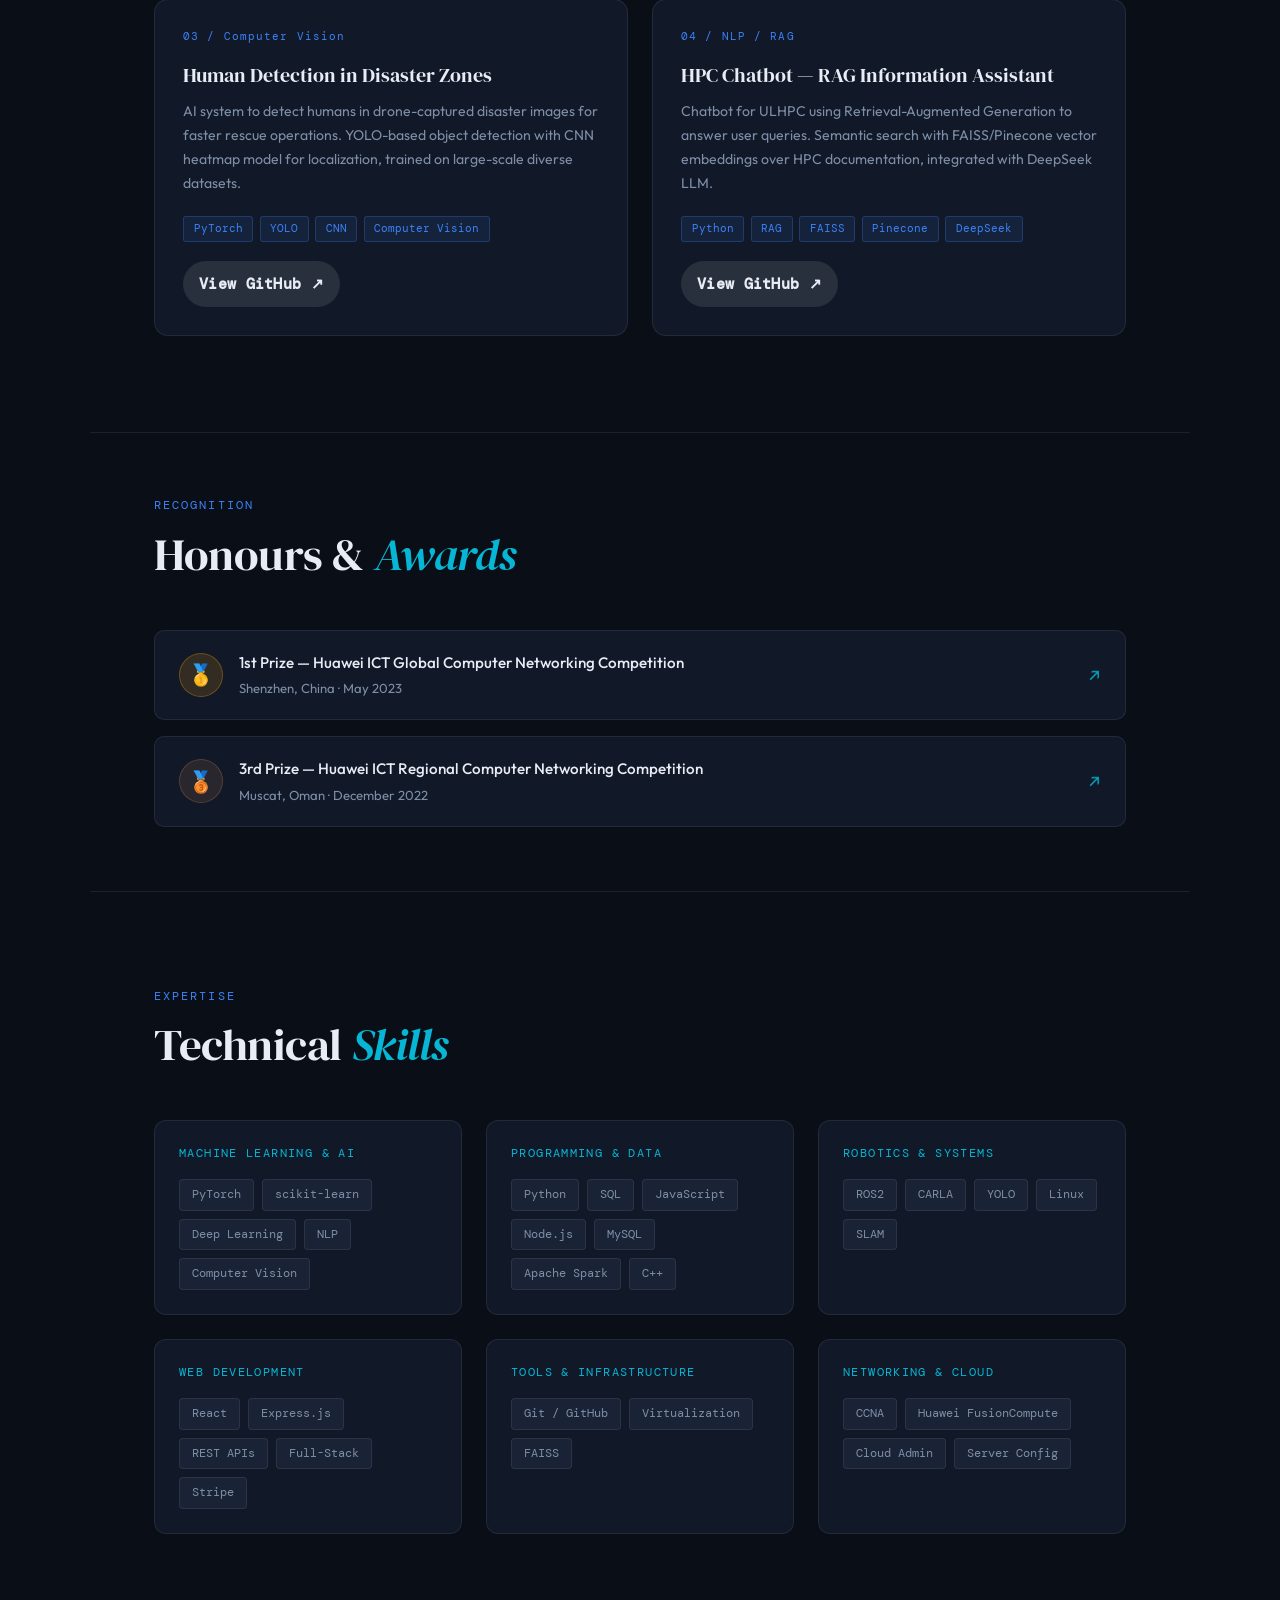
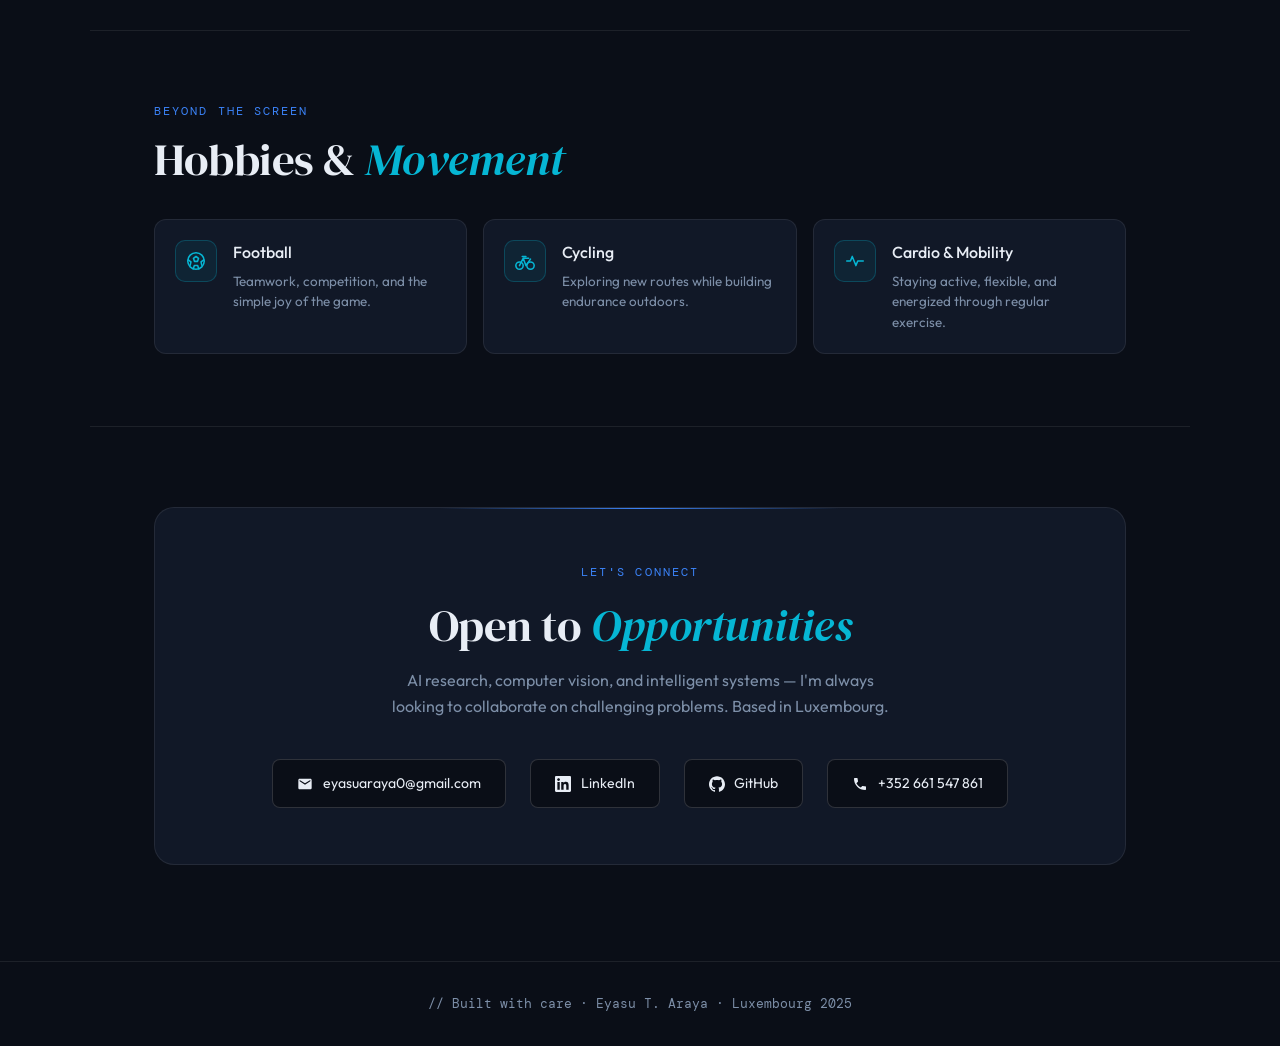
==== commit 1e9e966e: "style changes" ====
--- a/index.html
+++ b/index.html
@@ -201,6 +201,7 @@
 <img alt="Connected and Autonomous Vehicles project video thumbnail" src="https://img.youtube.com/vi/4uEzrLnhkl4/hqdefault.jpg"/>
 <div class="project-info">
 <strong>Self-Driving Car in the CARLA Simulator</strong>
+<p class="project-description">Built a CARLA self-driving system that uses YOLO to detect vehicles and other obstacles in real time, stopping the car whenever an object blocks its path.</p>
 <span>▶ Watch video</span>
 </div>
 </a>
@@ -244,6 +245,7 @@
 <img alt="Computer Vision final project thumbnail" src="assets/CV_project.png"/>
 <div class="project-info">
 <strong>SPARK 2024: Spacecraft Detection and Segmentation</strong>
+<p class="project-description">Course-project presentation on detecting and segmenting 10 satellite classes. We evaluated RT-DETR and Mask R-CNN for detection and DeepLabV3 and SegFormer for segmentation, achieving the highest average score in the class.</p>
 <span>Open presentation ↗</span>
 </div>
 </a>
@@ -389,12 +391,13 @@
 <!-- Bachelor's Degree -->
 <div class="edu-card">
 <div class="edu-school">Higher Colleges of Technology</div>
-<div class="edu-degree">B.Sc. Computer Networking</div>
+<div class="edu-degree">B.Sc. IT Networking</div>
 <div class="edu-meta">
 <span>Jan 2019 – Dec 2023</span>
 <span>Dubai, United Arab Emirates</span>
 <span class="edu-gpa">GPA: 3.91 / 4.0</span>
 </div>
+<p class="edu-description">Developed a practical foundation in designing, configuring, securing, and troubleshooting enterprise networks through hands-on work in routing, switching, wireless networking, and network security.</p>
 <div class="edu-courses">
 <div class="edu-courses-label">Core Background</div>
 <div class="edu-courses-list">
@@ -407,6 +410,14 @@
 <p>
             Introduction to Networks, Switching, Routing and Wireless Essentials, and Enterprise Networking, Security and Automation.
           </p>
+</div>
+<div class="edu-course-item">
+<strong>Cisco CCNA Certifications</strong>
+<ul class="edu-cert-list">
+<li><a href="https://www.credly.com/badges/2599f248-7e81-48fe-88eb-2ff6a48e5f6c?source=linked_in_profile" rel="noopener noreferrer" target="_blank">Introduction to Networks ↗</a></li>
+<li><a href="https://www.credly.com/badges/2599f248-7e81-48fe-88eb-2ff6a48e5f6c?source=linked_in_profile" rel="noopener noreferrer" target="_blank">Switching, Routing, and Wireless Essentials ↗</a></li>
+<li><a href="https://www.credly.com/badges/f7140112-4acd-4e45-a7fb-ce30b115a096?source=linked_in_profile" rel="noopener noreferrer" target="_blank">Enterprise Networking, Security, and Automation ↗</a></li>
+</ul>
 </div>
 </div>
 </div>
--- a/style.css
+++ b/style.css
@@ -684,6 +684,14 @@
 
 .edu-gpa { color: var(--green); }
 
+.edu-description {
+  max-width: 75ch;
+  margin: 1rem 0 0;
+  color: var(--muted);
+  font-size: 0.9rem;
+  line-height: 1.6;
+}
+
 .edu-courses {
 margin-top: 1rem;
 border-top: 1px solid var(--border);
@@ -1446,6 +1454,13 @@
   line-height: 1.35;
 }
 
+.project-info .project-description {
+  margin: 0 0 9px;
+  color: var(--muted);
+  font-size: 0.78rem;
+  line-height: 1.5;
+}
+
 .project-info span {
   display: inline-flex;
   align-items: center;
@@ -1459,6 +1474,27 @@
 .media-pdf .project-info span {
   text-decoration: underline;
   text-underline-offset: 3px;
+}
+
+.edu-cert-list {
+  display: grid;
+  gap: 0.4rem;
+  margin: 0.4rem 0 0;
+  padding-left: 1.1rem;
+  color: var(--muted);
+  font-size: 0.88rem;
+  line-height: 1.45;
+}
+
+.edu-cert-list a {
+  color: inherit;
+  text-decoration-color: var(--border2);
+  text-underline-offset: 3px;
+  transition: color 0.2s ease;
+}
+
+.edu-cert-list a:hover {
+  color: var(--accent2);
 }
 
 
